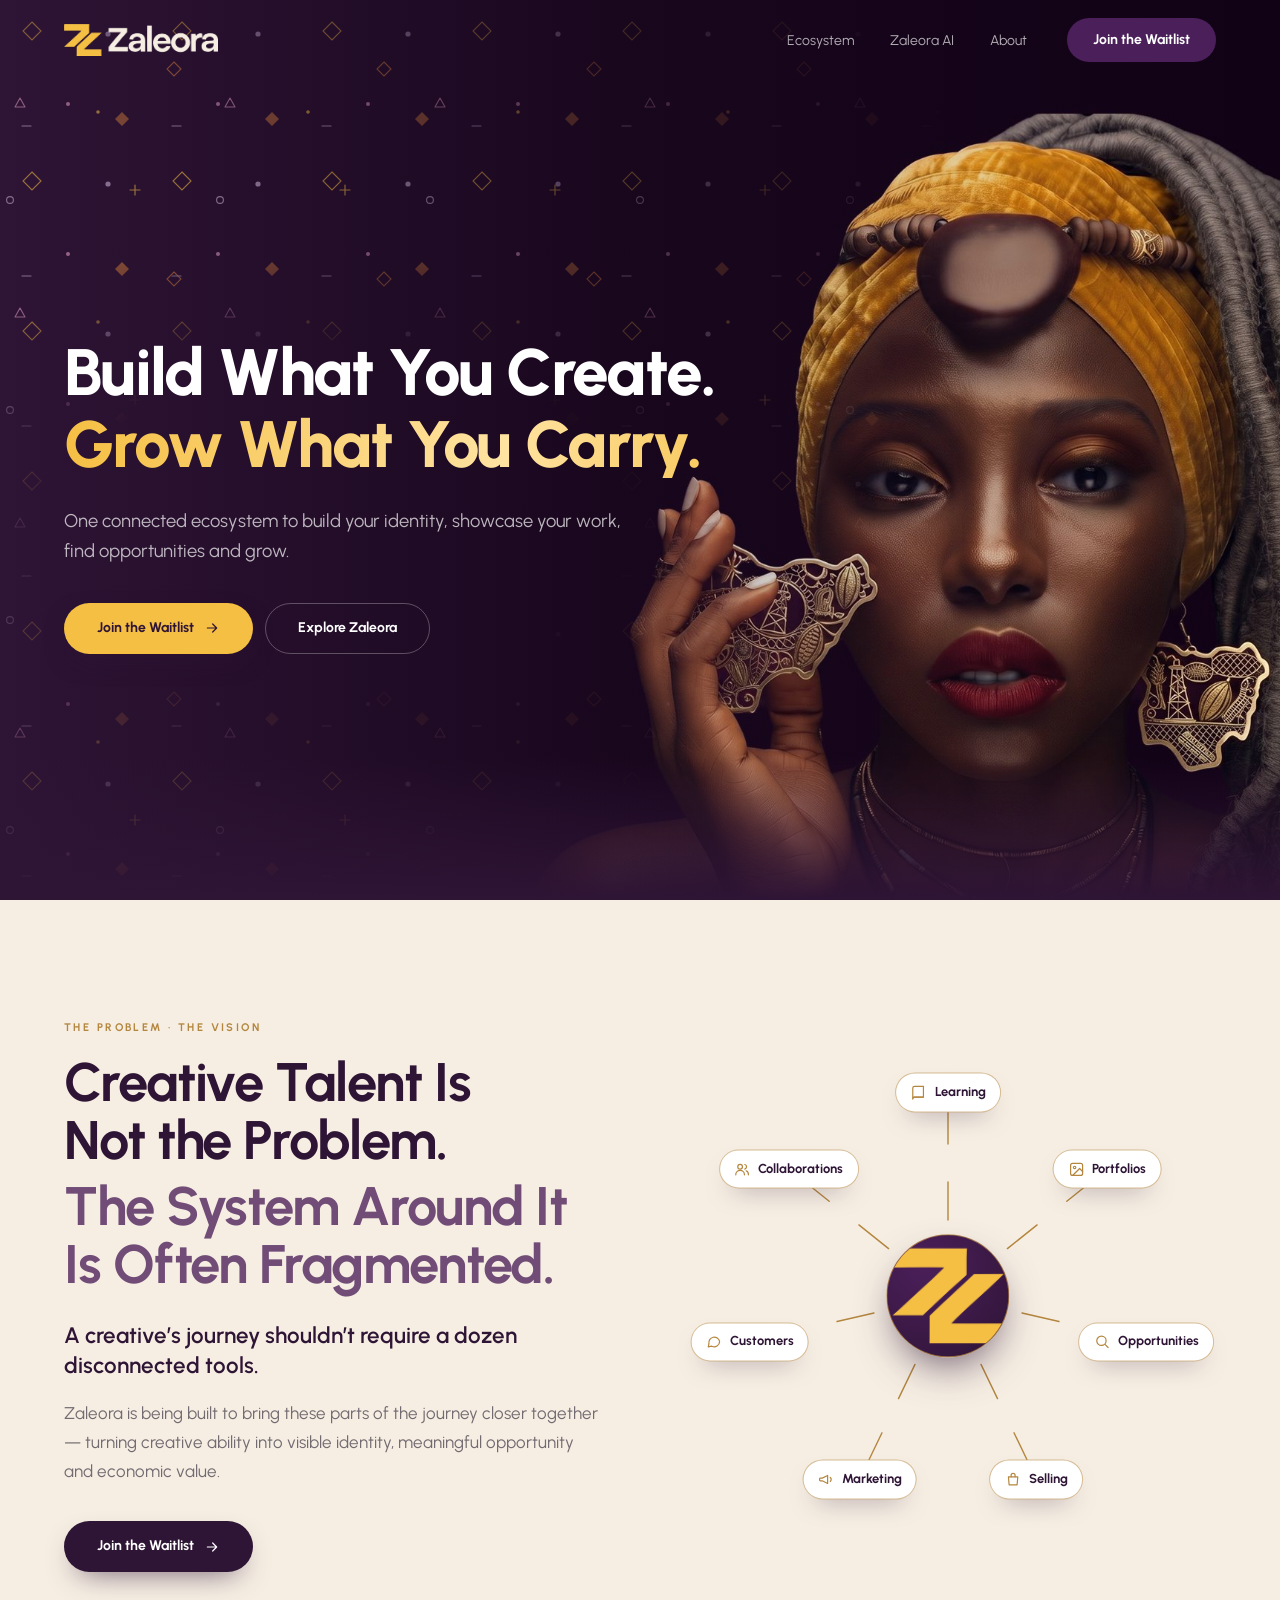
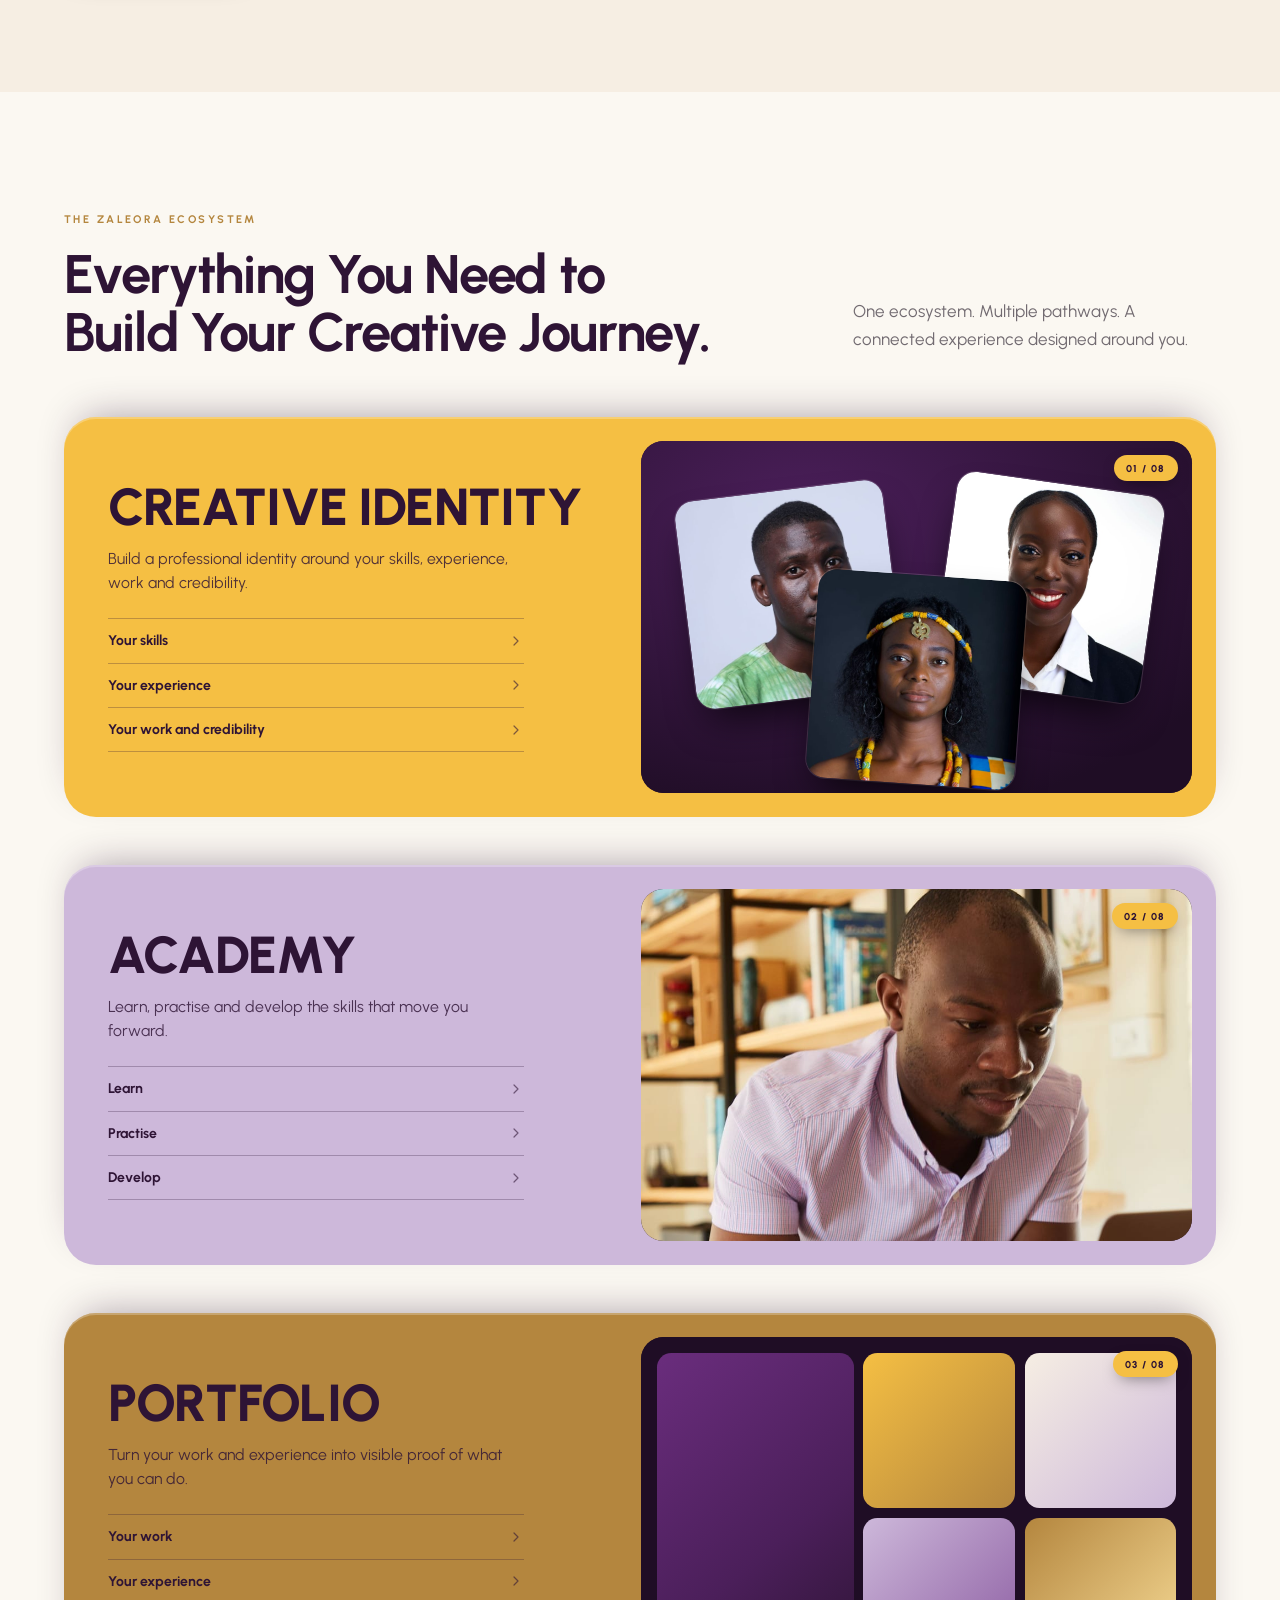
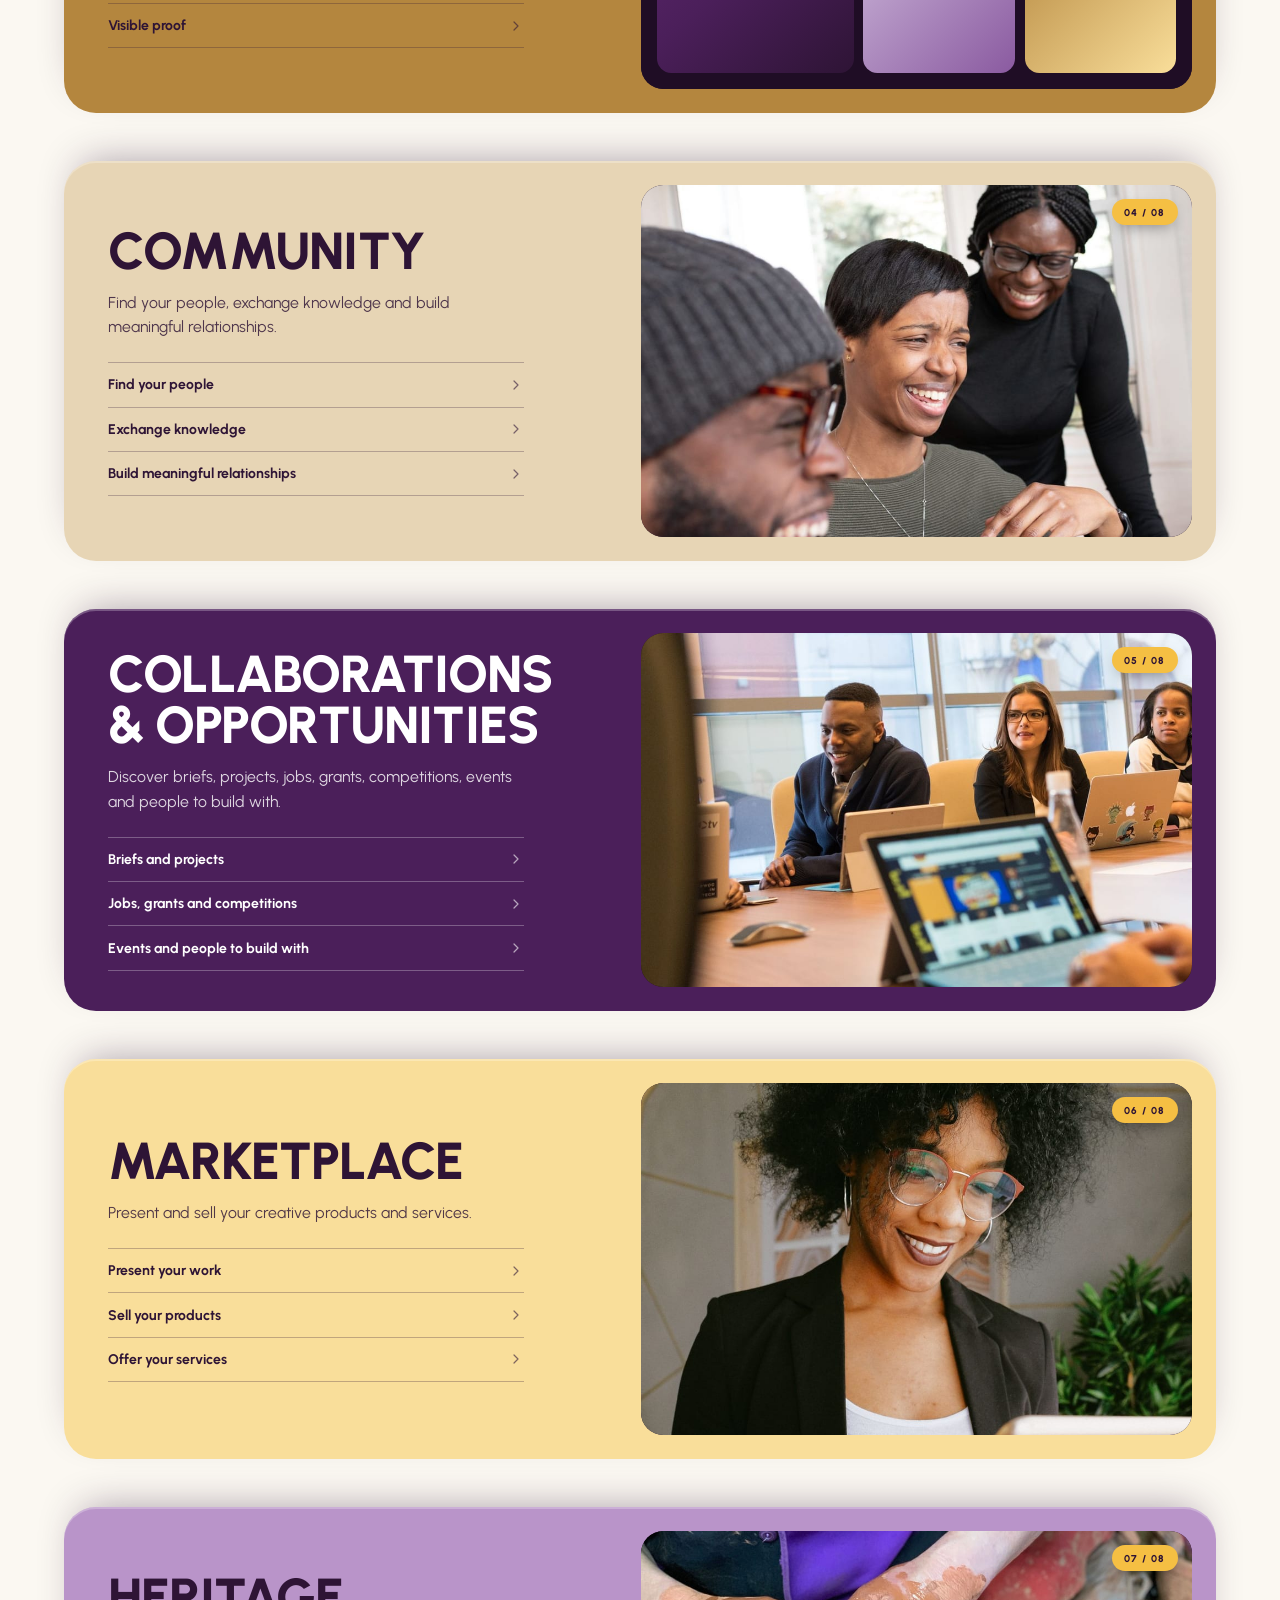
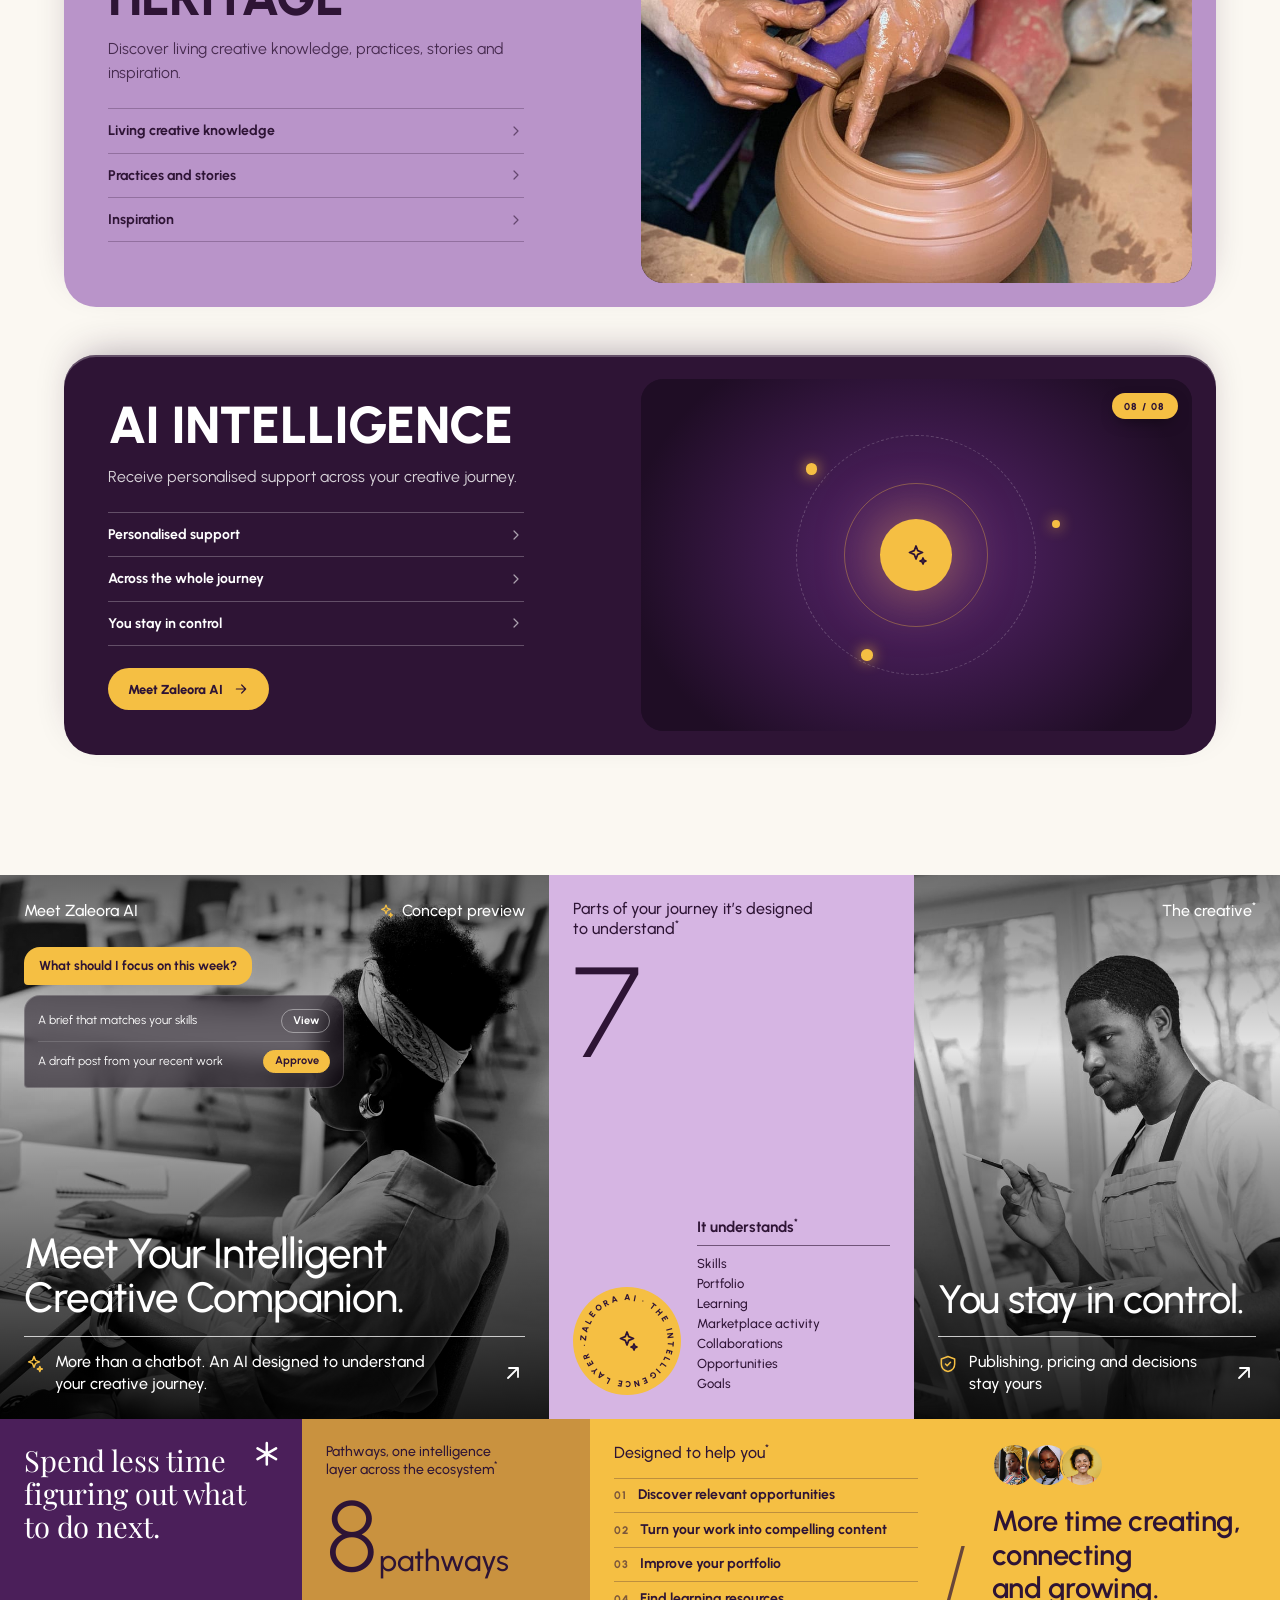
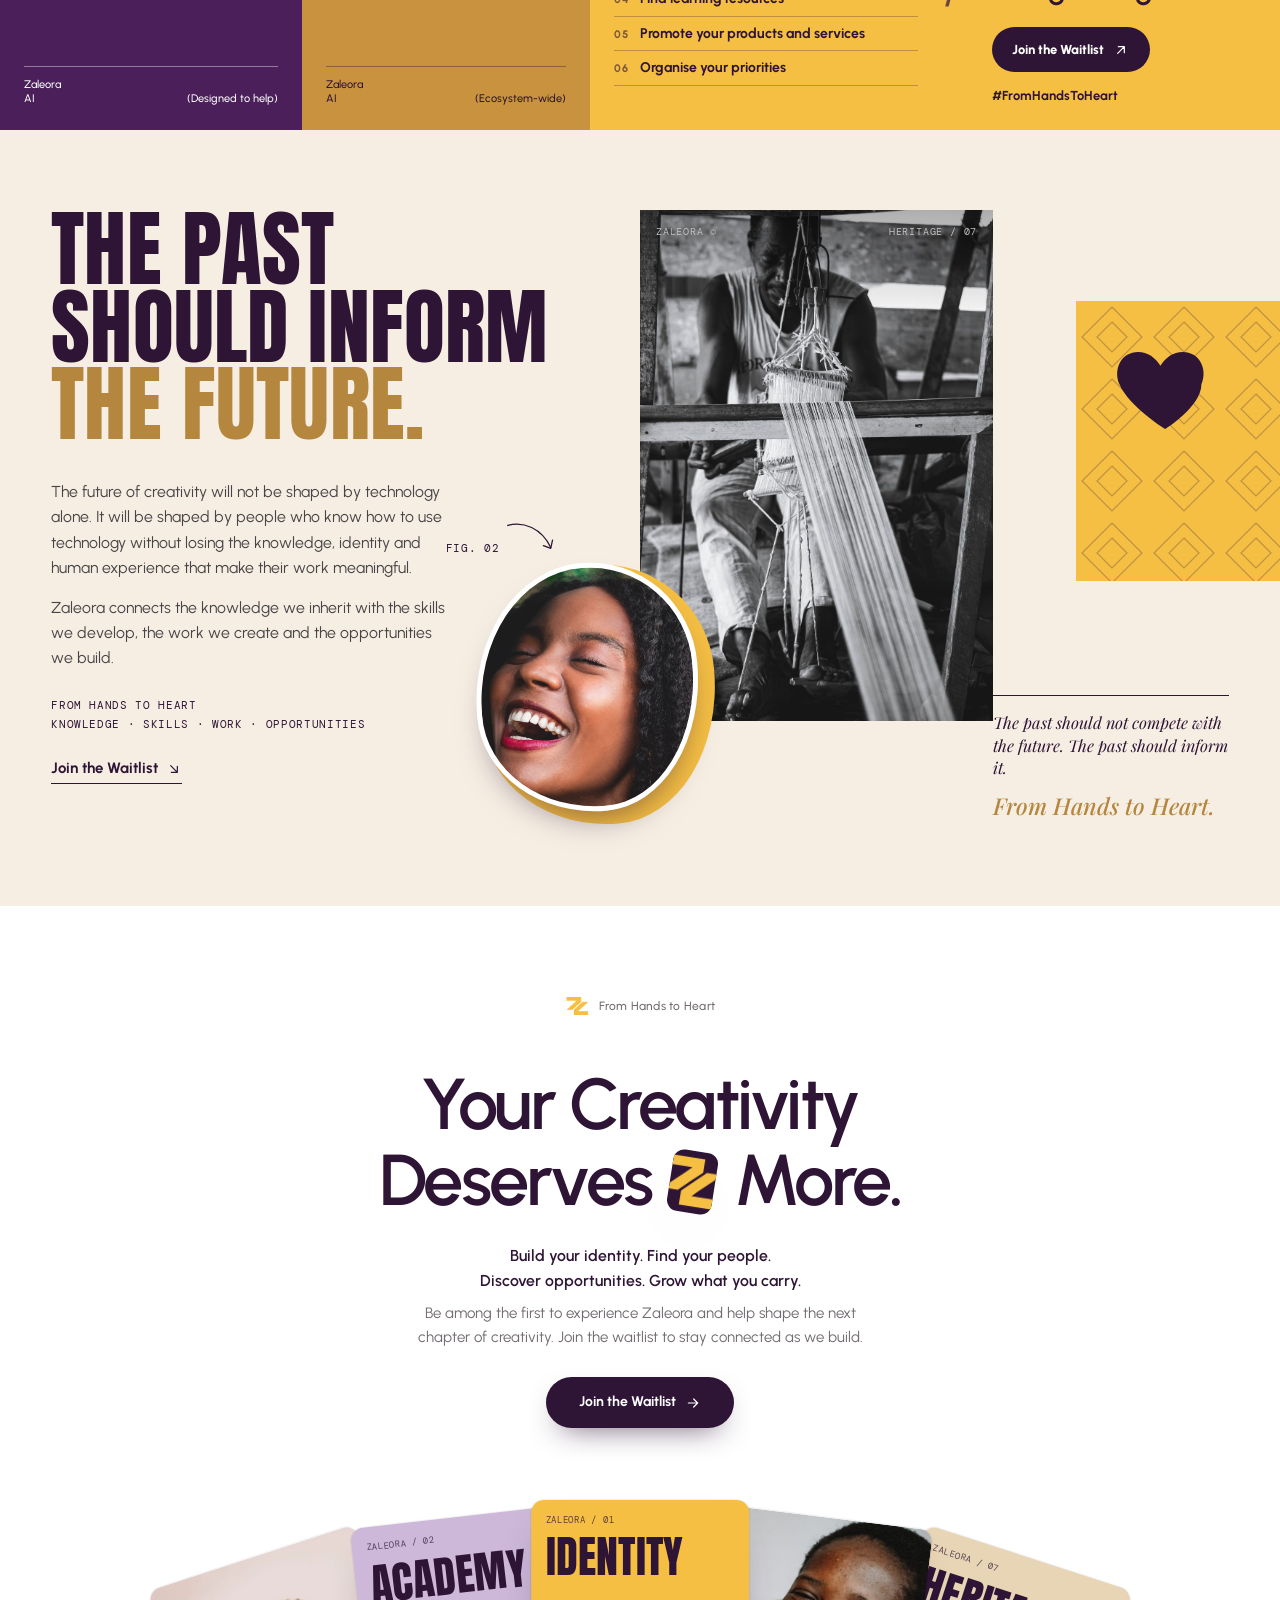
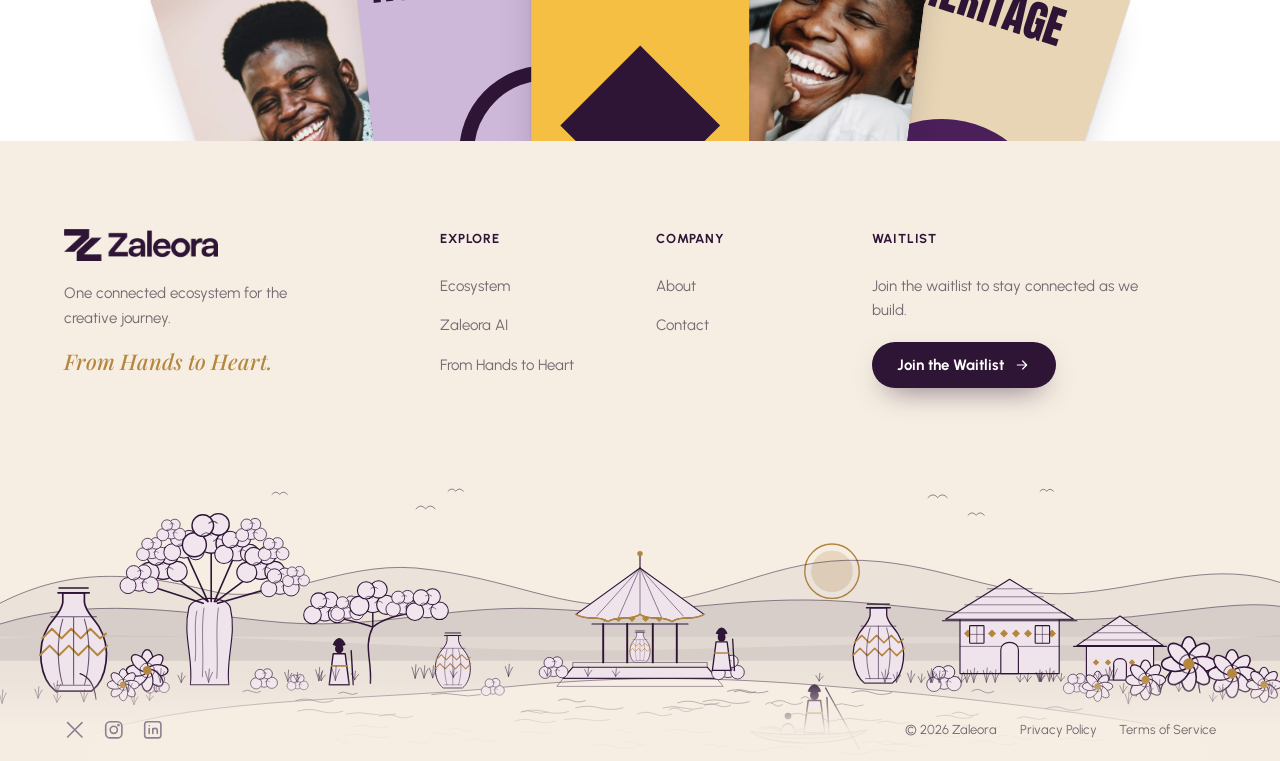
==== index.html @ c9731db7 "Initial commit: Zaleora landing page Static landing page with waitlist (Google Apps Script backend) " ====
<!doctype html>
<html lang="en">
<head>
  <meta charset="UTF-8" />
  <meta name="viewport" content="width=device-width, initial-scale=1.0" />
  <title>Zaleora — Build What You Create. Grow What You Carry.</title>
  <meta name="description" content="Zaleora is being built as one connected creative ecosystem — identity, skills, portfolio, community, opportunities, marketplace and AI support. Join the waitlist." />
  <meta name="author" content="Zaleora" />
  <meta name="theme-color" content="#2E1435" />

  <meta property="og:type" content="website" />
  <meta property="og:title" content="Zaleora — Build What You Create. Grow What You Carry." />
  <meta property="og:description" content="One connected ecosystem for creatives to build their identity, develop their skills, showcase their work, find opportunities and grow. Join the waitlist." />
  <meta name="twitter:card" content="summary_large_image" />

  <link rel="icon" type="image/png" sizes="32x32" href="assets/favicon-32.png" />
  <link rel="icon" type="image/png" sizes="512x512" href="assets/favicon-512.png" />
  <link rel="apple-touch-icon" sizes="180x180" href="assets/apple-touch-icon.png" />

  <link rel="preconnect" href="https://fonts.googleapis.com" />
  <link rel="preconnect" href="https://fonts.gstatic.com" crossorigin />
  <link href="https://fonts.googleapis.com/css2?family=Urbanist:wght@300;400;500;600;700;800;900&family=Playfair+Display:ital,wght@0,400;0,500;1,500;1,600&family=Anton&family=DM+Mono:wght@400;500&display=swap" rel="stylesheet" />
  <link rel="stylesheet" href="styles.css" />

  <!-- Reveal animations only apply when JS is running, so content is never hidden without it. -->
  <script>
    document.documentElement.classList.add('js');
    // Safety net: if script.js fails to load or run, reveal all content instead of leaving the page blank.
    setTimeout(function () {
      if (!window.__zaleoraReady) document.documentElement.classList.add('reveal-fallback');
    }, 2500);
  </script>
</head>

<body>
  <a class="skip-link" href="#main">Skip to content</a>

  <!-- Icon sprite -->
  <svg width="0" height="0" style="position:absolute" aria-hidden="true" focusable="false">
    <defs>
      <symbol id="i-arrow" viewBox="0 0 24 24"><path d="M5 12h14M13 6l6 6-6 6"/></symbol>
      <symbol id="i-arrow-up-right" viewBox="0 0 24 24"><path d="M7 17 17 7M8 7h9v9"/></symbol>
      <symbol id="i-arrow-down-right" viewBox="0 0 24 24"><path d="M7 7l10 10M17 8v9H8"/></symbol>
      <symbol id="i-chevron" viewBox="0 0 24 24"><path d="m9 6 6 6-6 6"/></symbol>
      <symbol id="i-check" viewBox="0 0 24 24"><path d="M20 6 9 17l-5-5"/></symbol>
      <symbol id="i-sparkles" viewBox="0 0 24 24"><path d="M12 3l1.8 4.7 4.7 1.8-4.7 1.8L12 16l-1.8-4.7L5.5 9.5l4.7-1.8L12 3z"/><path d="M19 15l.8 2.2 2.2.8-2.2.8L19 21l-.8-2.2-2.2-.8 2.2-.8L19 15z"/></symbol>
      <symbol id="i-user" viewBox="0 0 24 24"><circle cx="12" cy="8" r="4"/><path d="M4 21c0-4.4 3.6-8 8-8s8 3.6 8 8"/></symbol>
      <symbol id="i-book" viewBox="0 0 24 24"><path d="M4 5.5A2.5 2.5 0 0 1 6.5 3H20v16H6.5A2.5 2.5 0 0 0 4 21.5v-16z"/><path d="M4 21.5A2.5 2.5 0 0 1 6.5 19H20"/></symbol>
      <symbol id="i-image" viewBox="0 0 24 24"><rect x="3" y="3" width="18" height="18" rx="3"/><circle cx="9" cy="9" r="1.8"/><path d="m21 15-4.5-4.5L6 21"/></symbol>
      <symbol id="i-users" viewBox="0 0 24 24"><circle cx="9" cy="8" r="3.5"/><path d="M2.5 20c0-3.6 2.9-6.5 6.5-6.5s6.5 2.9 6.5 6.5"/><path d="M16 4.6a3.5 3.5 0 0 1 0 6.8M18 14c2.2.7 3.5 2.7 3.5 6"/></symbol>
      <symbol id="i-briefcase" viewBox="0 0 24 24"><rect x="3" y="7" width="18" height="13" rx="2"/><path d="M9 7V5a2 2 0 0 1 2-2h2a2 2 0 0 1 2 2v2M3 13h18"/></symbol>
      <symbol id="i-bag" viewBox="0 0 24 24"><path d="M5 8h14l-1 12H6L5 8z"/><path d="M9 8V6a3 3 0 0 1 6 0v2"/></symbol>
      <symbol id="i-landmark" viewBox="0 0 24 24"><path d="M3 21h18M5 21V10M9 21V10M15 21V10M19 21V10M2 10l10-6 10 6H2z"/></symbol>
      <symbol id="i-search" viewBox="0 0 24 24"><circle cx="11" cy="11" r="7"/><path d="m21 21-4.3-4.3"/></symbol>
      <symbol id="i-megaphone" viewBox="0 0 24 24"><path d="M3 11v2a1 1 0 0 0 1 1h3l8 4V6L7 10H4a1 1 0 0 0-1 1z"/><path d="M19 9a4 4 0 0 1 0 6"/></symbol>
      <symbol id="i-message" viewBox="0 0 24 24"><path d="M21 12a8 8 0 0 1-11.6 7.1L4 20l1-4.6A8 8 0 1 1 21 12z"/></symbol>
      <symbol id="i-shield" viewBox="0 0 24 24"><path d="M12 3l8 3v6c0 4.5-3.2 8-8 9-4.8-1-8-4.5-8-9V6l8-3z"/><path d="m9 12 2 2 4-4"/></symbol>
      <symbol id="i-list" viewBox="0 0 24 24"><path d="M9 6h11M9 12h11M9 18h11"/><path d="m3.5 6 1 1 2-2M3.5 12l1 1 2-2M3.5 18l1 1 2-2"/></symbol>
      <symbol id="i-pen" viewBox="0 0 24 24"><path d="M12 20h9"/><path d="M16.5 3.5a2.1 2.1 0 0 1 3 3L7 19l-4 1 1-4 12.5-12.5z"/></symbol>
      <symbol id="i-menu" viewBox="0 0 24 24"><path d="M4 7h16M4 12h16M4 17h16"/></symbol>
      <symbol id="i-close" viewBox="0 0 24 24"><path d="M5 5l14 14M19 5 5 19"/></symbol>
      <symbol id="i-x" viewBox="0 0 24 24"><path d="M4 4l16 16M20 4 4 20"/></symbol>
      <symbol id="i-instagram" viewBox="0 0 24 24"><rect x="3" y="3" width="18" height="18" rx="5"/><circle cx="12" cy="12" r="4"/><circle cx="17.2" cy="6.8" r=".6"/></symbol>
      <symbol id="i-linkedin" viewBox="0 0 24 24"><rect x="3" y="3" width="18" height="18" rx="3"/><path d="M8 10.5V16M8 7.5v.01M12 16v-5.5M12 13c0-1.7 1-2.7 2.5-2.7S17 11.3 17 13v3"/></symbol>
    </defs>
  </svg>

  <!-- ───────────────────────── Navigation ───────────────────────── -->
  <header class="nav" id="nav">
    <div class="container nav__inner">
      <a href="#top" class="nav__logo" aria-label="Zaleora — back to top">
        <img src="assets/logo-white.png" alt="Zaleora" width="720" height="150" />
      </a>

      <nav class="nav__links" aria-label="Primary">
        <a href="#ecosystem" data-spy="ecosystem">Ecosystem</a>
        <a href="#ai" data-spy="ai">Zaleora AI</a>
        <a href="#about" data-spy="about">About</a>
      </nav>

      <a href="#waitlist" class="btn btn--purple nav__cta" data-cta>Join the Waitlist</a>

      <button class="nav__toggle" id="navToggle" type="button" aria-label="Toggle menu" aria-expanded="false" aria-controls="navMenu">
        <svg class="icon icon--lg icon-open"><use href="#i-menu"/></svg>
        <svg class="icon icon--lg icon-close"><use href="#i-close"/></svg>
      </button>
    </div>

    <div class="nav__menu" id="navMenu" hidden>
      <a href="#ecosystem">Ecosystem</a>
      <a href="#ai">Zaleora AI</a>
      <a href="#about">About</a>
      <a href="#waitlist" class="btn btn--gold" data-cta>Join the Waitlist</a>
    </div>
  </header>

  <main id="main">

    <!-- ───────────────────────── 01 · Hero ───────────────────────── -->
    <section class="hero" id="top">
      <img class="hero__bg" src="assets/hero.jpg" alt="" aria-hidden="true" fetchpriority="high" />
      <div class="hero__scrim hero__scrim--x" aria-hidden="true"></div>
      <div class="hero__scrim hero__scrim--top" aria-hidden="true"></div>
      <div class="hero__scrim hero__scrim--bottom" aria-hidden="true"></div>
      <div class="hero__pattern" aria-hidden="true"></div>

      <div class="container hero__inner">
        <div class="hero__copy">
          <h1 class="hero__title hero__item" style="--d:0s">
            Build What You Create.
            <span class="hero__title-accent">Grow What You Carry.</span>
          </h1>

          <p class="hero__lede hero__item" style="--d:.1s">
            One connected ecosystem to build your identity, showcase your work, find opportunities and grow.
          </p>

          <div class="hero__actions hero__item" style="--d:.2s">
            <a href="#waitlist" class="btn btn--gold btn--lg" data-cta>
              Join the Waitlist
              <svg class="icon icon--sm btn__arrow"><use href="#i-arrow"/></svg>
            </a>
            <a href="#ecosystem" class="btn btn--ghost btn--lg">Explore Zaleora</a>
          </div>
        </div>
      </div>
    </section>

    <!-- ───────────────────────── 02 · Problem / Vision ───────────────────────── -->
    <section class="section section--ivory problem" id="vision">
      <div class="container problem__grid">
        <div class="problem__copy">
          <p class="eyebrow eyebrow--gold reveal">The Problem · The Vision</p>
          <h2 class="h2 reveal" style="--d:.08s">
            Creative Talent Is Not the Problem.
            <span class="h2__soft">The System Around It Is Often Fragmented.</span>
          </h2>
          <p class="lead reveal" style="--d:.14s">A creative’s journey shouldn’t require a dozen disconnected tools.</p>
          <p class="body reveal" style="--d:.2s">
            Zaleora is being built to bring these parts of the journey closer together — turning creative ability into
            visible identity, meaningful opportunity and economic value.
          </p>
          <div class="reveal" style="--d:.26s">
            <a href="#waitlist" class="btn btn--plum btn--lg" data-cta>
              Join the Waitlist
              <svg class="icon icon--sm btn__arrow"><use href="#i-arrow"/></svg>
            </a>
          </div>
        </div>

        <!-- Scattered tools that pull together into one connected hub -->
        <div class="frag reveal" id="frag" style="--d:.1s" role="img"
             aria-label="Seven separate tools — learning, portfolios, opportunities, selling, marketing, customers and collaborations — connecting into one Zaleora hub.">
          <svg class="frag__lines" viewBox="0 0 100 100" preserveAspectRatio="none" aria-hidden="true">
            <line x1="50" y1="50" x2="50"   y2="12"   pathLength="1"/>
            <line x1="50" y1="50" x2="79.7" y2="26.3" pathLength="1"/>
            <line x1="50" y1="50" x2="87"   y2="58.5" pathLength="1"/>
            <line x1="50" y1="50" x2="66.5" y2="84.2" pathLength="1"/>
            <line x1="50" y1="50" x2="33.5" y2="84.2" pathLength="1"/>
            <line x1="50" y1="50" x2="13"   y2="58.5" pathLength="1"/>
            <line x1="50" y1="50" x2="20.3" y2="26.3" pathLength="1"/>
          </svg>

          <div class="frag__hub" aria-hidden="true">
            <span class="frag__pulse"></span>
            <img src="assets/favicon-512.png" alt="" width="512" height="512" />
          </div>

          <span class="chip" aria-hidden="true" style="--x:50%;--y:12%;--dx:-9%;--dy:-4%;--r:-7deg"><svg class="icon icon--sm"><use href="#i-book"/></svg>Learning</span>
          <span class="chip" aria-hidden="true" style="--x:79.7%;--y:26.3%;--dx:9%;--dy:-9%;--r:6deg"><svg class="icon icon--sm"><use href="#i-image"/></svg>Portfolios</span>
          <span class="chip" aria-hidden="true" style="--x:87%;--y:58.5%;--dx:2%;--dy:-13%;--r:-5deg"><svg class="icon icon--sm"><use href="#i-search"/></svg>Opportunities</span>
          <span class="chip" aria-hidden="true" style="--x:66.5%;--y:84.2%;--dx:10%;--dy:2%;--r:8deg"><svg class="icon icon--sm"><use href="#i-bag"/></svg>Selling</span>
          <span class="chip" aria-hidden="true" style="--x:33.5%;--y:84.2%;--dx:-12%;--dy:5%;--r:-8deg"><svg class="icon icon--sm"><use href="#i-megaphone"/></svg>Marketing</span>
          <span class="chip" aria-hidden="true" style="--x:13%;--y:58.5%;--dx:-2%;--dy:13%;--r:5deg"><svg class="icon icon--sm"><use href="#i-message"/></svg>Customers</span>
          <span class="chip" aria-hidden="true" style="--x:20.3%;--y:26.3%;--dx:-10%;--dy:8%;--r:-6deg"><svg class="icon icon--sm"><use href="#i-users"/></svg>Collaborations</span>
        </div>
      </div>
    </section>

    <!-- ───────────────────────── 03 · Ecosystem ───────────────────────── -->
    <section class="section section--cream" id="ecosystem">
      <div class="container">
        <div class="section__head">
          <div class="section__head-main">
            <p class="eyebrow eyebrow--gold reveal">The Zaleora Ecosystem</p>
            <h2 class="h2 reveal" style="--d:.08s">Everything You Need to Build Your Creative Journey.</h2>
          </div>
          <p class="section__head-side reveal" style="--d:.14s">
            One ecosystem. Multiple pathways. A connected experience designed around you.
          </p>
        </div>

        <div class="stack">
          <article class="stack-card stack-card--gold" style="--i:0">
            <div class="stack-card__body">
              <h3 class="stack-card__title">Creative Identity</h3>
              <p class="stack-card__text">Build a professional identity around your skills, experience, work and credibility.</p>
              <ul class="stack-card__rows"><li><span>Your skills</span><svg class="icon icon--sm"><use href="#i-chevron"/></svg></li><li><span>Your experience</span><svg class="icon icon--sm"><use href="#i-chevron"/></svg></li><li><span>Your work and credibility</span><svg class="icon icon--sm"><use href="#i-chevron"/></svg></li></ul>
            </div>
            <div class="stack-card__media">
              <div class="media-faces" aria-hidden="true"><img src="assets/face-2.jpg" alt="" loading="lazy" /><img src="assets/face-5.jpg" alt="" loading="lazy" /><img src="assets/face-9.jpg" alt="" loading="lazy" /></div>
              <span class="stack-card__pill">01 / 08</span>
            </div>
          </article>
          <article class="stack-card stack-card--lilac" style="--i:1">
            <div class="stack-card__body">
              <h3 class="stack-card__title">Academy</h3>
              <p class="stack-card__text">Learn, practise and develop the skills that move you forward.</p>
              <ul class="stack-card__rows"><li><span>Learn</span><svg class="icon icon--sm"><use href="#i-chevron"/></svg></li><li><span>Practise</span><svg class="icon icon--sm"><use href="#i-chevron"/></svg></li><li><span>Develop</span><svg class="icon icon--sm"><use href="#i-chevron"/></svg></li></ul>
            </div>
            <div class="stack-card__media">
              <img src="assets/academy.jpg" style="object-position: 50% 20%" alt="A creative working on a laptop at a wooden desk at home" loading="lazy" />
              <span class="stack-card__pill">02 / 08</span>
            </div>
          </article>
          <article class="stack-card stack-card--bronze" style="--i:2">
            <div class="stack-card__body">
              <h3 class="stack-card__title">Portfolio</h3>
              <p class="stack-card__text">Turn your work and experience into visible proof of what you can do.</p>
              <ul class="stack-card__rows"><li><span>Your work</span><svg class="icon icon--sm"><use href="#i-chevron"/></svg></li><li><span>Your experience</span><svg class="icon icon--sm"><use href="#i-chevron"/></svg></li><li><span>Visible proof</span><svg class="icon icon--sm"><use href="#i-chevron"/></svg></li></ul>
            </div>
            <div class="stack-card__media">
              <div class="media-portfolio" aria-hidden="true"><span></span><span></span><span></span><span></span><span></span></div>
              <span class="stack-card__pill">03 / 08</span>
            </div>
          </article>
          <article class="stack-card stack-card--sand" style="--i:3">
            <div class="stack-card__body">
              <h3 class="stack-card__title">Community</h3>
              <p class="stack-card__text">Find your people, exchange knowledge and build meaningful relationships.</p>
              <ul class="stack-card__rows"><li><span>Find your people</span><svg class="icon icon--sm"><use href="#i-chevron"/></svg></li><li><span>Exchange knowledge</span><svg class="icon icon--sm"><use href="#i-chevron"/></svg></li><li><span>Build meaningful relationships</span><svg class="icon icon--sm"><use href="#i-chevron"/></svg></li></ul>
            </div>
            <div class="stack-card__media">
              <img src="assets/community.jpg" alt="Creatives laughing together around a laptop" loading="lazy" />
              <span class="stack-card__pill">04 / 08</span>
            </div>
          </article>
          <article class="stack-card stack-card--purple" style="--i:4">
            <div class="stack-card__body">
              <h3 class="stack-card__title">Collaborations &amp; Opportunities</h3>
              <p class="stack-card__text">Discover briefs, projects, jobs, grants, competitions, events and people to build with.</p>
              <ul class="stack-card__rows"><li><span>Briefs and projects</span><svg class="icon icon--sm"><use href="#i-chevron"/></svg></li><li><span>Jobs, grants and competitions</span><svg class="icon icon--sm"><use href="#i-chevron"/></svg></li><li><span>Events and people to build with</span><svg class="icon icon--sm"><use href="#i-chevron"/></svg></li></ul>
            </div>
            <div class="stack-card__media">
              <img src="assets/collaboration.jpg" alt="A team of creatives collaborating around a table with laptops" loading="lazy" />
              <span class="stack-card__pill">05 / 08</span>
            </div>
          </article>
          <article class="stack-card stack-card--honey" style="--i:5">
            <div class="stack-card__body">
              <h3 class="stack-card__title">Marketplace</h3>
              <p class="stack-card__text">Present and sell your creative products and services.</p>
              <ul class="stack-card__rows"><li><span>Present your work</span><svg class="icon icon--sm"><use href="#i-chevron"/></svg></li><li><span>Sell your products</span><svg class="icon icon--sm"><use href="#i-chevron"/></svg></li><li><span>Offer your services</span><svg class="icon icon--sm"><use href="#i-chevron"/></svg></li></ul>
            </div>
            <div class="stack-card__media">
              <img src="assets/marketplace.jpg" style="object-position: 50% 8%" alt="A smiling designer reviewing her work on a tablet" loading="lazy" />
              <span class="stack-card__pill">06 / 08</span>
            </div>
          </article>
          <article class="stack-card stack-card--mauve" style="--i:6">
            <div class="stack-card__body">
              <h3 class="stack-card__title">Heritage</h3>
              <p class="stack-card__text">Discover living creative knowledge, practices, stories and inspiration.</p>
              <ul class="stack-card__rows"><li><span>Living creative knowledge</span><svg class="icon icon--sm"><use href="#i-chevron"/></svg></li><li><span>Practices and stories</span><svg class="icon icon--sm"><use href="#i-chevron"/></svg></li><li><span>Inspiration</span><svg class="icon icon--sm"><use href="#i-chevron"/></svg></li></ul>
            </div>
            <div class="stack-card__media">
              <img src="assets/heritage.jpg" alt="Clay-covered hands shaping a pot on a potter's wheel" loading="lazy" />
              <span class="stack-card__pill">07 / 08</span>
            </div>
          </article>
          <article class="stack-card stack-card--plum" style="--i:7">
            <div class="stack-card__body">
              <h3 class="stack-card__title">AI Intelligence</h3>
              <p class="stack-card__text">Receive personalised support across your creative journey.</p>
              <ul class="stack-card__rows"><li><span>Personalised support</span><svg class="icon icon--sm"><use href="#i-chevron"/></svg></li><li><span>Across the whole journey</span><svg class="icon icon--sm"><use href="#i-chevron"/></svg></li><li><span>You stay in control</span><svg class="icon icon--sm"><use href="#i-chevron"/></svg></li></ul>
              <a href="#ai" class="stack-card__link">Meet Zaleora AI <svg class="icon icon--sm"><use href="#i-arrow"/></svg></a>
            </div>
            <div class="stack-card__media">
              <div class="media-ai" aria-hidden="true"><span class="media-ai__ring media-ai__ring--a"></span><span class="media-ai__ring media-ai__ring--b"></span><span class="media-ai__dot media-ai__dot--1"></span><span class="media-ai__dot media-ai__dot--2"></span><span class="media-ai__dot media-ai__dot--3"></span><span class="media-ai__core"><svg class="icon icon--lg"><use href="#i-sparkles"/></svg></span></div>
              <span class="stack-card__pill">08 / 08</span>
            </div>
          </article>
        </div>
      </div>
    </section>

    <!-- ───────────────────────── 04 · Zaleora AI ───────────────────────── -->
    <section class="section section--plum lattice ai" id="ai">
      <div class="ai__glow" aria-hidden="true"></div>
      <div class="container">
        <div class="mosaic">

          <!-- Row 1 -->
          <div class="mosaic__row mosaic__row--top">

            <article class="m-tile m-photo m-photo--a reveal">
              <img src="assets/ai-companion.jpg" alt="A creative working at a computer in a bright studio" loading="lazy" />
              <span class="m-photo__shade" aria-hidden="true"></span>

              <header class="m-top">
                <p class="m-eyebrow">Meet Zaleora AI</p>
                <p class="m-tag"><svg class="icon icon--sm"><use href="#i-sparkles"/></svg>Concept preview</p>
              </header>

              <div class="m-chat" role="img" aria-label="Concept preview: a creative asks what to focus on this week and Zaleora AI suggests a matching brief and a draft post, each waiting for approval.">
                <p class="m-chat__user">What should I focus on this week?</p>
                <div class="m-chat__ai">
                  <p class="m-chat__row"><span>A brief that matches your skills</span><b>View</b></p>
                  <p class="m-chat__row"><span>A draft post from your recent work</span><b class="is-solid">Approve</b></p>
                </div>
              </div>

              <div class="m-bottom">
                <h2 class="m-title">Meet Your Intelligent Creative Companion.</h2>
                <span class="m-line" aria-hidden="true"></span>
                <div class="m-foot">
                  <p><svg class="icon"><use href="#i-sparkles"/></svg>More than a chatbot. An AI designed to understand your creative journey.</p>
                  <svg class="icon icon--lg m-arrow" aria-hidden="true"><use href="#i-arrow-up-right"/></svg>
                </div>
              </div>
            </article>

            <article class="m-tile m-lilac reveal" style="--d:.08s">
              <p class="m-label">Parts of your journey it’s designed to understand<sup>*</sup></p>
              <p class="m-big">7</p>

              <div class="m-lilac__foot">
                <div class="m-sticker" aria-hidden="true">
                  <svg viewBox="0 0 120 120">
                    <defs><path id="stickerPath" d="M60,60 m-45,0 a45,45 0 1,1 90,0 a45,45 0 1,1 -90,0"/></defs>
                    <circle cx="60" cy="60" r="60" fill="#f5bf43"/>
                    <text font-size="9.5" font-weight="800" fill="#2e1435" letter-spacing="1.4">
                      <textPath href="#stickerPath" textLength="280" lengthAdjust="spacing">ZALEORA AI · THE INTELLIGENCE LAYER · </textPath>
                    </text>
                  </svg>
                  <span class="m-sticker__core"><svg class="icon icon--lg"><use href="#i-sparkles"/></svg></span>
                </div>

                <div class="m-list">
                  <p class="m-list__head">It understands<sup>*</sup></p>
                  <ul>
                    <li>Skills</li>
                    <li>Portfolio</li>
                    <li>Learning</li>
                    <li>Marketplace activity</li>
                    <li>Collaborations</li>
                    <li>Opportunities</li>
                    <li>Goals</li>
                  </ul>
                </div>
              </div>
            </article>

            <article class="m-tile m-photo m-photo--c reveal" style="--d:.16s">
              <img src="assets/opportunities.jpg" alt="An artist at work on a canvas"loading="lazy" />
              <span class="m-photo__shade" aria-hidden="true"></span>

              <header class="m-top m-top--end">
                <p class="m-eyebrow">The creative<sup>*</sup></p>
              </header>

              <div class="m-bottom">
                <p class="m-title m-title--sm">You stay in control.</p>
                <span class="m-line" aria-hidden="true"></span>
                <div class="m-foot">
                  <p><svg class="icon"><use href="#i-shield"/></svg>Publishing, pricing and decisions stay yours</p>
                  <svg class="icon icon--lg m-arrow" aria-hidden="true"><use href="#i-arrow-up-right"/></svg>
                </div>
              </div>
            </article>
          </div>

          <!-- Row 2 -->
          <div class="mosaic__row mosaic__row--bottom">

            <article class="m-tile m-purple reveal">
              <svg class="m-asterisk" viewBox="0 0 24 24" aria-hidden="true"><path d="M12 2v20M3.3 7l17.4 10M3.3 17 20.7 7"/></svg>
              <p class="m-serif">Spend less time figuring out what to do next.</p>
              <div class="m-small-foot">
                <span>Zaleora<br />AI</span>
                <span>(Designed to help)</span>
              </div>
            </article>

            <article class="m-tile m-bronze reveal" style="--d:.08s">
              <p class="m-label">Pathways, one intelligence layer across the ecosystem<sup>*</sup></p>
              <p class="m-big m-big--md">8<span>pathways</span></p>
              <div class="m-small-foot">
                <span>Zaleora<br />AI</span>
                <span>(Ecosystem-wide)</span>
              </div>
            </article>

            <article class="m-tile m-yellow reveal" style="--d:.16s">
              <div class="m-yellow__left">
                <p class="m-label">Designed to help you<sup>*</sup></p>
                <ol class="m-help">
                  <li><span>01</span>Discover relevant opportunities</li>
                  <li><span>02</span>Turn your work into compelling content</li>
                  <li><span>03</span>Improve your portfolio</li>
                  <li><span>04</span>Find learning resources</li>
                  <li><span>05</span>Promote your products and services</li>
                  <li><span>06</span>Organise your priorities</li>
                </ol>
              </div>

              <span class="m-slash" aria-hidden="true">/</span>

              <div class="m-yellow__right">
                <div class="m-avatars" aria-hidden="true">
                  <img src="assets/face-1.jpg" alt="" loading="lazy" />
                  <img src="assets/face-4.jpg" alt="" loading="lazy" />
                  <img src="assets/face-7.jpg" alt="" loading="lazy" />
                </div>
                <p class="m-yellow__title">More time creating, connecting and growing.</p>
                <div class="m-yellow__action">
                  <a href="#waitlist" class="m-cta" data-cta>Join the Waitlist<svg class="icon icon--sm"><use href="#i-arrow-up-right"/></svg></a>
                  <span class="m-hash">#FromHandsToHeart</span>
                </div>
              </div>
            </article>
          </div>

        </div>
      </div>
    </section>

    <!-- ───────────────────────── 05 · From Hands to Heart ───────────────────────── -->
    <section class="section section--ivory poster-sec" id="about">
      <div class="poster">

        <div class="poster__head">
          <h2 class="poster__title reveal">
            <span>The Past</span>
            <span>Should Inform</span>
            <span class="is-accent">The Future.</span>
          </h2>
        </div>

        <div class="poster__art">
          <figure class="poster__photo reveal" style="--d:.1s">
            <img src="assets/poster.jpg" alt="A weaver working at a traditional loom" loading="lazy" />
            <figcaption><span>Zaleora ©</span><span>Heritage / 07</span></figcaption>
          </figure>

          <div class="poster__panel reveal" style="--d:.2s" aria-hidden="true">
            <svg class="poster__heart" viewBox="0 0 24 24"><path d="M12 21s-7.6-4.7-9.6-9.4C1 8.3 2.9 4.8 6.3 4.8c2 0 3.7 1.2 4.7 2.9 1-1.7 2.7-2.9 4.7-2.9 3.4 0 5.3 3.5 3.9 6.8C19.6 16.3 12 21 12 21z"/></svg>
          </div>

          <figure class="poster__sticker reveal" style="--d:.3s">
            <div class="poster__sticker-img">
              <img src="assets/sticker.jpg" alt="A creative laughing" loading="lazy" />
            </div>
          </figure>

          <p class="poster__fig" aria-hidden="true">
            <span>Fig. 02</span>
            <svg viewBox="0 0 56 40" fill="none" stroke="currentColor" stroke-width="1.4" stroke-linecap="round" stroke-linejoin="round"><path d="M3 6C20 1 40 9 50 30"/><path d="M42 28l8 3 2-9"/></svg>
          </p>
        </div>

        <div class="poster__body">
          <p class="poster__text reveal" style="--d:.1s">
            The future of creativity will not be shaped by technology alone. It will be shaped by people who know how to use
            technology without losing the knowledge, identity and human experience that make their work meaningful.
          </p>
          <p class="poster__text reveal" style="--d:.16s">
            Zaleora connects the knowledge we inherit with the skills we develop, the work we create and the opportunities we build.
          </p>
          <p class="poster__meta reveal" style="--d:.22s">
            From Hands to Heart<br />Knowledge · Skills · Work · Opportunities
          </p>
          <a class="poster__link reveal" style="--d:.28s" href="#waitlist" data-cta>
            Join the Waitlist
            <svg class="icon icon--sm"><use href="#i-arrow-down-right"/></svg>
          </a>
        </div>

        <aside class="poster__quote reveal" style="--d:.2s">
          <blockquote>The past should not compete with the future. The past should inform it.</blockquote>
          <p class="poster__sign">From Hands to Heart.</p>
        </aside>

      </div>
    </section>

    <!-- ───────────────────────── 06 · Final CTA / Waitlist ───────────────────────── -->
    <section class="cta" id="waitlist">
      <div class="container cta__inner">
        <p class="cta__kicker reveal"><img src="assets/favicon-32.png" alt="" width="32" height="32" />From Hands to Heart</p>

        <h2 class="cta__title reveal" style="--d:.06s">
          Your Creativity
          <span class="cta__line-2">Deserves <span class="cta__chip" aria-hidden="true"><img src="assets/favicon-512.png" alt="" width="512" height="512" /></span> More.</span>
        </h2>

        <p class="cta__line reveal" style="--d:.12s">
          Build your identity. Find your people. Discover opportunities. Grow what you carry.
        </p>
        <p class="cta__sub reveal" style="--d:.16s">
          Be among the first to experience Zaleora and help shape the next chapter of creativity.
          Join the waitlist to stay connected as we build.
        </p>

        <div class="cta__action reveal" style="--d:.2s">
          <a href="#waitlist" class="btn btn--plum btn--lg" data-cta>
            Join the Waitlist
            <svg class="icon icon--sm btn__arrow"><use href="#i-arrow"/></svg>
          </a>
        </div>
      </div>

      <ul class="fan" id="cardFan" aria-hidden="true">
        <li class="fcard fcard--photo fcard--outer" style="--a:-18.0deg;--x:-1.36;--dy:0.700;--z:18;--i:2"><img src="assets/face-3.jpg" alt="" loading="lazy" decoding="async" /></li>
        <li class="fcard fcard--cover fcard--lilac" style="--a:-6.5deg;--x:-0.68;--dy:0.570;--z:19;--i:1"><span class="fcard__no">Zaleora / 02</span><span class="fcard__word">Academy</span><span class="fcard__shape fcard__shape--circle"></span></li>
        <li class="fcard fcard--cover fcard--gold" style="--a:0.0deg;--x:0.00;--dy:0.500;--z:20;--i:0"><span class="fcard__no">Zaleora / 01</span><span class="fcard__word">Identity</span><span class="fcard__shape fcard__shape--diamond"></span></li>
        <li class="fcard fcard--photo" style="--a:7.0deg;--x:0.68;--dy:0.570;--z:19;--i:1"><img src="assets/face-6.jpg" alt="" loading="lazy" decoding="async" /></li>
        <li class="fcard fcard--cover fcard--sand fcard--outer" style="--a:18.0deg;--x:1.36;--dy:0.700;--z:18;--i:2"><span class="fcard__no">Zaleora / 07</span><span class="fcard__word">Heritage</span><span class="fcard__shape fcard__shape--half"></span></li>
      </ul>
    </section>
  </main>

  <!-- ───────────────────────── Footer ───────────────────────── -->
  <footer class="footer">
    <div class="container footer__grid">
      <div class="footer__brand">
        <a href="#top" class="footer__logo" aria-label="Zaleora — back to top">
          <img src="assets/logo-purple.png" alt="Zaleora" width="720" height="150" />
        </a>
        <p class="footer__about">One connected ecosystem for the creative journey.</p>
        <p class="footer__sign">From Hands to Heart.</p>
      </div>

      <nav class="footer__col" aria-label="Explore">
        <h3 class="footer__head">Explore</h3>
        <ul>
          <li><a href="#ecosystem">Ecosystem</a></li>
          <li><a href="#ai">Zaleora AI</a></li>
          <li><a href="#about">From Hands to Heart</a></li>
        </ul>
      </nav>

      <nav class="footer__col" aria-label="Company">
        <h3 class="footer__head">Company</h3>
        <ul>
          <li><a href="#about">About</a></li>
          <li><a href="#">Contact</a></li>
        </ul>
      </nav>

      <div class="footer__col footer__col--wait">
        <h3 class="footer__head">Waitlist</h3>
        <p class="footer__note">Join the waitlist to stay connected as we build.</p>
        <a href="#waitlist" class="btn btn--plum footer__cta" data-cta>
          Join the Waitlist
          <svg class="icon icon--sm btn__arrow"><use href="#i-arrow"/></svg>
        </a>
      </div>
    </div>

    <div class="footer__scene">
      <svg class="scene" viewBox="0 0 1600 505" preserveAspectRatio="xMidYMax slice" aria-hidden="true" focusable="false">
  <defs>
    <g id="s-tuft"><circle fill="#f1e6ee" stroke="#2E1435" stroke-width="1.15" cx="0" cy="0" r="13"/><circle fill="#f1e6ee" stroke="#2E1435" stroke-width="1.15" cx="14" cy="5" r="10"/><circle fill="#f1e6ee" stroke="#2E1435" stroke-width="1.15" cx="-14" cy="6" r="10"/><circle fill="#f1e6ee" stroke="#2E1435" stroke-width="1.15" cx="6" cy="-11" r="9"/><circle fill="#f1e6ee" stroke="#2E1435" stroke-width="1.15" cx="-7" cy="-10" r="9"/><path fill="none" stroke="#2E1435" stroke-width="0.9" stroke-linecap="round" stroke-linejoin="round" opacity="0.7" d="M-8 -2q4 -4 8 0M2 3q4 -4 8 0M-2 -12q4 -3 7 0"/></g>

    <g id="s-vase">
      <path fill="#efe3ec" stroke="#2E1435" stroke-width="1.4" stroke-linejoin="round" d="M-15 0C-28 -10 -32 -36 -21 -54C-16 -62 -10 -66 -9 -74L-9 -82L9 -82L9 -74C10 -66 16 -62 21 -54C32 -36 28 -10 15 0Z"/>
      <path fill="none" stroke="#2E1435" stroke-width="1.4" stroke-linecap="round" stroke-linejoin="round" d="M-13 -82H13M-12 -86H12"/>
      <path fill="none" stroke="#B4863E" stroke-width="1.7" stroke-linecap="round" stroke-linejoin="round" d="M-26 -44L-18 -52L-10 -44L-2 -52L6 -44L14 -52L22 -44L27 -48"/>
      <path fill="none" stroke="#B4863E" stroke-width="1.7" stroke-linecap="round" stroke-linejoin="round" d="M-28 -30L-20 -38L-12 -30L-4 -38L4 -30L12 -38L20 -30L28 -38"/>
      <path fill="none" stroke="#2E1435" stroke-width="0.9" stroke-linecap="round" stroke-linejoin="round" opacity="0.7" d="M-14 -5H14M-19 -62H19M-9 -60C-15 -40 -13 -18 -9 -5M9 -60C15 -40 13 -18 9 -5M0 -62V-5"/>
    </g>

    <g id="s-person">
      <path fill="#efe3ec" stroke="#2E1435" stroke-width="1.4" stroke-linejoin="round" d="M-6 -31L6 -31L10 0L-10 0Z"/>
      <path fill="none" stroke="#B4863E" stroke-width="1.7" stroke-linecap="round" stroke-linejoin="round" d="M-7.5 -19H7.5"/>
      <ellipse fill="#2E1435" cx="0" cy="-36" rx="4.2" ry="4.7"/>
      <path fill="#2E1435" d="M-6.5 -40C-3 -49 3 -49 6.5 -40C3 -38 -3 -38 -6.5 -40Z"/>
      <path fill="none" stroke="#2E1435" stroke-width="1.4" stroke-linecap="round" stroke-linejoin="round" d="M12 -34L14 0"/>
    </g>

    <g id="s-flower">
      <g ><ellipse fill="#f1e6ee" stroke="#2E1435" stroke-width="1.15" cx="0" cy="-10" rx="5.5" ry="10" transform="rotate(0)"/><ellipse fill="#f1e6ee" stroke="#2E1435" stroke-width="1.15" cx="0" cy="-10" rx="5.5" ry="10" transform="rotate(45)"/><ellipse fill="#f1e6ee" stroke="#2E1435" stroke-width="1.15" cx="0" cy="-10" rx="5.5" ry="10" transform="rotate(90)"/><ellipse fill="#f1e6ee" stroke="#2E1435" stroke-width="1.15" cx="0" cy="-10" rx="5.5" ry="10" transform="rotate(135)"/><ellipse fill="#f1e6ee" stroke="#2E1435" stroke-width="1.15" cx="0" cy="-10" rx="5.5" ry="10" transform="rotate(180)"/><ellipse fill="#f1e6ee" stroke="#2E1435" stroke-width="1.15" cx="0" cy="-10" rx="5.5" ry="10" transform="rotate(225)"/><ellipse fill="#f1e6ee" stroke="#2E1435" stroke-width="1.15" cx="0" cy="-10" rx="5.5" ry="10" transform="rotate(270)"/><ellipse fill="#f1e6ee" stroke="#2E1435" stroke-width="1.15" cx="0" cy="-10" rx="5.5" ry="10" transform="rotate(315)"/></g>
      <circle fill="#B4863E" cx="0" cy="0" r="4.2"/><circle fill="none" stroke="#2E1435" stroke-width="0.9" stroke-linecap="round" stroke-linejoin="round" opacity="0.7" cx="0" cy="0" r="7"/>
    </g>
  </defs>

  <!-- sun + far hills -->
  <circle class="goldline" cx="1040" cy="268" r="34"/><circle class="gold" cx="1040" cy="268" r="26" fill-opacity=".22"/>
  <path class="wash" d="M0 308C90 262 170 270 260 292C340 314 420 256 520 264C640 276 700 318 800 310C920 298 980 244 1100 256C1200 266 1260 306 1360 294C1450 284 1520 256 1600 282V350H0Z"/>
  <path class="ink thin" d="M0 308C90 262 170 270 260 292C340 314 420 256 520 264C640 276 700 318 800 310C920 298 980 244 1100 256C1200 266 1260 306 1360 294C1450 284 1520 256 1600 282"/>
  <path class="wash2" d="M0 334C110 300 220 318 330 330C470 346 560 306 700 316C840 326 920 296 1060 306C1200 316 1300 340 1440 322C1510 314 1560 306 1600 312V380H0Z"/>
  <path class="ink thin" d="M0 334C110 300 220 318 330 330C470 346 560 306 700 316C840 326 920 296 1060 306C1200 316 1300 340 1440 322C1510 314 1560 306 1600 312"/>
  <path class="ink thin" d="M520 190q6 -7 12 0q6 -7 12 0M560 168q4.800000000000001 -5.6000000000000005 9.600000000000001 0q4.800000000000001 -5.6000000000000005 9.600000000000001 0M1160 176q6 -7 12 0q6 -7 12 0M1210 198q5.1 -5.95 10.2 0q5.1 -5.95 10.2 0M1300 168q4.199999999999999 -4.8999999999999995 8.399999999999999 0q4.199999999999999 -4.8999999999999995 8.399999999999999 0M340 172q4.800000000000001 -5.6000000000000005 9.600000000000001 0q4.800000000000001 -5.6000000000000005 9.600000000000001 0"/>

  <!-- ground -->
  <path class="wash" d="M0 352C200 340 420 360 640 366C860 372 1080 352 1300 360C1420 364 1520 352 1600 348V505H0Z"/>

  <!-- river -->
  <path class="river" d="M100 520L120 470C260 424 470 430 640 412C780 398 900 400 1040 412C1190 424 1330 440 1500 470L1520 520Z"/>
  <path class="ink thin" d="M120 470C260 424 470 430 640 412C780 398 900 400 1040 412C1190 424 1330 440 1500 470"/>
  <path class="ink thin" d="M1214.9 418q6.8 -4.5 13.6 0t13.6 0 M643.4 455.3q12.8 -4.1 25.6 0t25.6 0 M956.1 465.9q7.2 -3.7 14.3 0t14.3 0 M969.1 467.6q12 -3.9 24 0t24 0 M1078.8 482.6q10.1 -4.8 20.3 0t20.3 0 M948.7 466.2q14.5 -4.8 29.1 0t29.1 0 M651.4 444.1q8.2 -3.3 16.3 0t16.3 0 M719.6 438.8q14.8 -4.1 29.6 0t29.6 0 M1148.8 469q7.5 -4.1 15 0t15 0 M704.7 453.6q14.5 -3.1 29 0t29 0 M651.9 443.6q14.7 -4 29.3 0t29.3 0 M697.7 429.6q8.5 -3.8 17 0t17 0 M836.8 441.3q7.1 -4.8 14.1 0t14.1 0 M1170 450q11.5 -4 23 0t23 0 M1012.8 453.3q8.9 -4.4 17.7 0t17.7 0 M880.7 435.6q8.1 -3.8 16.3 0t16.3 0 M1150.6 473.6q13.5 -3.2 27 0t27 0 M432.8 446.5q15.5 -3.4 30.9 0t30.9 0 M441.6 462.3q11 -3.3 22 0t22 0 M1214.2 482.5q14.2 -4.8 28.5 0t28.5 0 M542.3 471.3q7.2 -3.2 14.5 0t14.5 0 M909.3 418.1q12.7 -4 25.3 0t25.3 0 M562.4 466.1q7.1 -3.7 14.2 0t14.2 0 M417.6 480.6q4.5 -4.8 9.1 0t9.1 0 M1192.8 462.6q14.4 -3.4 28.8 0t28.8 0 M879.3 485.8q7.4 -3.4 14.9 0t14.9 0 M847 432.6q13 -4.4 25.9 0t25.9 0 M767.8 468q5.7 -4.8 11.4 0t11.4 0 M1001.5 427.2q4.9 -4.8 9.8 0t9.8 0 M1325.8 478.3q12.9 -3.8 25.8 0t25.8 0 M1043.3 435.4q8.9 -3.5 17.8 0t17.8 0 M1189.9 446.3q8.4 -4.2 16.7 0t16.7 0 M649.9 469.4q9.2 -3.4 18.3 0t18.3 0 M1307.3 439.8q11.5 -4.7 22.9 0t22.9 0 M510.5 482.3q6 -4 12 0t12 0 M1096.8 457q9.8 -3.4 19.6 0t19.6 0 M474.4 449.3q10.2 -4.1 20.5 0t20.5 0 M1049.7 453.5q12.8 -3.1 25.5 0t25.5 0 M828.7 438.9q12.5 -3.6 24.9 0t24.9 0 M956.7 434.5q5.3 -4.5 10.7 0t10.7 0 M1244.5 475.6q12 -4.9 24 0t24 0 M1064.9 419.8q12.5 -4.8 24.9 0t24.9 0 M423.4 420.6q5.7 -3.2 11.4 0t11.4 0 M917.7 418.7q6.6 -3.3 13.2 0t13.2 0 M965 432.2q9.5 -5 19 0t19 0 M987.5 447.6q8.9 -3.8 17.7 0t17.7 0 M539.7 422.3q15.2 -3.3 30.4 0t30.4 0 M780 482.8q6.8 -4.2 13.6 0t13.6 0 M369.7 429.9q11.6 -4.1 23.2 0t23.2 0 M1271.3 451.6q9 -3.6 18.1 0t18.1 0 M303.7 418.3q5.5 -3.5 11 0t11 0 M1097.5 482.7q9.3 -4.7 18.6 0t18.6 0 M1113.6 485.4q10.8 -3.7 21.6 0t21.6 0 M796.7 446.5q10.7 -4.4 21.5 0t21.5 0 M947.1 464.6q14.2 -4.7 28.5 0t28.5 0 M737 487.2q15 -5 30.1 0t30.1 0 M371.9 443q14.2 -4.4 28.4 0t28.4 0 M1274.2 469.7q6.8 -3.5 13.6 0t13.6 0 M433 473.9q13.3 -4.3 26.6 0t26.6 0 M832.2 467.8q14.1 -4.1 28.2 0t28.2 0 M584.3 479.2q9.3 -3.8 18.5 0t18.5 0 M878.9 431.1q14.4 -4.6 28.8 0t28.8 0 "/>

  <!-- left: baobab + acacia -->
  <g transform="translate(262 410)">
    <path class="pot" d="M-24 0C-20 -34 -34 -62 -26 -96C-22 -112 22 -112 26 -96C34 -62 20 -34 24 0Z"/>
    <path class="ink thin" d="M-9 -10C-7 -40 -11 -70 -7 -96M9 -8C11 -40 7 -70 11 -96M-18 -30C-16 -52 -20 -74 -16 -92"/>
    <path class="ink" d="M-2 -104L-58 -146M-2 -104L-32 -170M2 -104L2 -178M6 -104L34 -168M8 -104L64 -146M10 -102L88 -124M-8 -102L-88 -128" style="stroke-width:2"/>
    <path class="ink thin" d="M-58 -146L-72 -166M-32 -170L-48 -190M34 -168L52 -190M64 -146L80 -166M88 -124L108 -132"/>
    <use href="#s-tuft" transform="translate(-58 -148) scale(1.25)" />
    <use href="#s-tuft" transform="translate(-72 -168) scale(0.8)" />
    <use href="#s-tuft" transform="translate(-32 -172) scale(1.05)" />
    <use href="#s-tuft" transform="translate(-48 -192) scale(0.75)" />
    <use href="#s-tuft" transform="translate(2 -184) scale(1.5)" />
    <use href="#s-tuft" transform="translate(34 -170) scale(1.15)" />
    <use href="#s-tuft" transform="translate(52 -192) scale(0.8)" />
    <use href="#s-tuft" transform="translate(64 -148) scale(1.25)" />
    <use href="#s-tuft" transform="translate(80 -168) scale(0.8)" />
    <use href="#s-tuft" transform="translate(88 -126) scale(1)" />
    <use href="#s-tuft" transform="translate(-88 -130) scale(1)" />
    <use href="#s-tuft" transform="translate(108 -134) scale(0.7)" />
  </g>
  <g transform="translate(468 408)">
    <path class="ink" d="M-5 0C-3 -30 -14 -46 -2 -70M-2 -70C-20 -78 -40 -78 -62 -88M-2 -70C14 -84 40 -86 66 -92M-2 -70L-2 -98" style="stroke-width:1.8"/>
    <use href="#s-tuft" transform="translate(-62 -92) scale(1.1)" />
    <use href="#s-tuft" transform="translate(-34 -92) scale(0.85)" />
    <use href="#s-tuft" transform="translate(-2 -104) scale(1.2)" />
    <use href="#s-tuft" transform="translate(36 -98) scale(0.9)" />
    <use href="#s-tuft" transform="translate(66 -96) scale(1.1)" />
  </g>
  <use href="#s-tuft" transform="translate(330 404) scale(0.7)" /><use href="#s-tuft" transform="translate(372 408) scale(0.55)" /><use href="#s-tuft" transform="translate(196 410) scale(0.65)" />

  <!-- centre: round gathering hut -->
  <g transform="translate(800 388)">
    <path class="pot" d="M-84 0H84L96 14H-96Z"/>
    <path class="ink thin" d="M-96 14L-104 24H104L96 14M-84 0V-6H84V0"/>
    <path class="ink" d="M-46 -6V-54M-16 -6V-54M16 -6V-54M46 -6V-54" style="stroke-width:2.4"/>
    <path class="ink" d="M-60 -54H60"/>
    <path class="gold" d="M-44 -65.5l4.5 4.5 -4.5 4.5 -4.5 -4.5zM-27 -65.5l4.5 4.5 -4.5 4.5 -4.5 -4.5zM-10 -65.5l4.5 4.5 -4.5 4.5 -4.5 -4.5zM7 -65.5l4.5 4.5 -4.5 4.5 -4.5 -4.5zM24 -65.5l4.5 4.5 -4.5 4.5 -4.5 -4.5zM41 -65.5l4.5 4.5 -4.5 4.5 -4.5 -4.5z"/>
    <path class="pot" d="M-80 -66L0 -124L80 -66C66 -57 52 -66 40 -57C27 -66 13 -57 0 -66C-13 -57 -27 -66 -40 -57C-52 -66 -66 -57 -80 -66Z"/>
    <path class="ink thin" d="M0 -124L-54 -64M0 -124L-27 -62M0 -124V-66M0 -124L27 -62M0 -124L54 -64"/>
    <path class="goldline" d="M-80 -66C-66 -57 -52 -66 -40 -57C-27 -66 -13 -57 0 -66C13 -57 27 -66 40 -57C52 -66 66 -57 80 -66"/>
    <path class="ink" d="M0 -124V-140"/><circle class="gold" cx="0" cy="-142" r="3.4"/>
    <use href="#s-vase" transform="translate(0 -6) scale(0.46)" />
    <use href="#s-tuft" transform="translate(-108 2) scale(0.75)" /><use href="#s-tuft" transform="translate(110 2) scale(0.85)" />
  </g>
  <use href="#s-person" transform="translate(902 392) scale(1.15)" />
  <use href="#s-person" transform="translate(424 410) scale(1.25)" />

  <!-- boat -->
  <g transform="translate(1010 476)">
    <path class="pot" d="M-72 -8C-50 12 50 12 74 -10C42 -2 -42 -2 -72 -8Z"/>
    <path class="goldline" d="M-60 -5C-30 3 30 3 62 -6"/>
    <use href="#s-person" transform="translate(8 -6) scale(1.3)" />
    <path class="ink" d="M-34 -4C-34 -22 -16 -22 -16 -4Z" style="fill:#efe3ec"/><circle class="solid" cx="-25" cy="-27" r="4.2"/>
    <path class="ink" d="M22 -62L64 14" style="stroke-width:1.6"/>
    <path class="ink thin" d="M-92 14q22 6 44 0t44 0M40 18q18 6 36 0t36 0"/>
  </g>

  <!-- right: village + flowers -->
  <g transform="translate(1262 396)">
    <path class="pot" d="M-62 0V-72H62V0Z"/>
    <path class="gold" d="M-52 -55l5 5 -5 5 -5 -5zM-37 -55l5 5 -5 5 -5 -5zM-22 -55l5 5 -5 5 -5 -5zM-7 -55l5 5 -5 5 -5 -5zM8 -55l5 5 -5 5 -5 -5zM23 -55l5 5 -5 5 -5 -5zM38 -55l5 5 -5 5 -5 -5zM53 -55l5 5 -5 5 -5 -5z"/>
    <path class="ink thin" d="M-62 -34H62"/>
    <path class="pot" d="M-80 -68L0 -118L80 -68Z"/>
    <path class="ink thin" d="M-70 -76H70M-56 -86H56M-42 -96H42M-28 -106H28"/>
    <path class="ink" d="M-84 -66H84"/>
    <path class="pot" d="M-11 0V-30C-11 -42 11 -42 11 -30V0Z"/>
    <rect class="pot" x="-50" y="-60" width="18" height="22" rx="1"/><path class="ink thin" d="M-50 -49H-32M-41 -60V-38"/>
    <rect class="pot" x="32" y="-60" width="18" height="22" rx="1"/><path class="ink thin" d="M32 -49H50M41 -60V-38"/>
  </g>
  <g transform="translate(1400 404)">
    <path class="pot" d="M-42 0V-46H42V0Z"/>
    <path class="pot" d="M-54 -43L0 -80L54 -43Z"/>
    <path class="ink thin" d="M-46 -50H46M-34 -59H34M-22 -68H22"/>
    <path class="ink" d="M-58 -42H58"/>
    <path class="gold" d="M-30 -26l4 4 -4 4 -4 -4zM-15 -26l4 4 -4 4 -4 -4zM0 -26l4 4 -4 4 -4 -4zM15 -26l4 4 -4 4 -4 -4zM30 -26l4 4 -4 4 -4 -4z"/>
    <path class="pot" d="M-8 0V-20C-8 -29 8 -29 8 -20V0Z"/>
  </g>
  <use href="#s-vase" transform="translate(1098 408) scale(1.15)" />
  <use href="#s-tuft" transform="translate(1180 404) scale(0.9)" /><use href="#s-tuft" transform="translate(1346 410) scale(0.7)" />
  <path class="ink" d="M1450 420C1456 396 1470 384 1486 380M1500 420C1494 398 1506 386 1522 384M1540 420C1548 402 1560 394 1574 394M1420 424C1424 410 1432 404 1442 402" />
  <use href="#s-flower" transform="translate(1486 384) scale(1.7)" /><use href="#s-flower" transform="translate(1432 404) scale(1.25)" /><use href="#s-flower" transform="translate(1540 396) scale(1.5)" /><use href="#s-flower" transform="translate(1580 410) scale(1.1)" /><use href="#s-flower" transform="translate(1372 412) scale(0.95)" />

  <!-- left foreground -->
  <use href="#s-vase" transform="translate(92 418) scale(1.5)" />
  <path class="ink" d="M150 424C156 404 168 394 184 390M120 428C118 410 112 400 100 396" />
  <use href="#s-flower" transform="translate(184 392) scale(1.3)" /><use href="#s-flower" transform="translate(154 410) scale(1)" />
  <use href="#s-vase" transform="translate(566 414) scale(0.8)" />
  <use href="#s-tuft" transform="translate(616 414) scale(0.6)" />

  <path class="ink thin" d="M540.8 401.2q-2 -6.1 -4 -12.1M540.8 401.2q0 -6.1 1 -15.1M540.8 401.2q2 -6.1 5 -11.1 M1403.8 420.1q-2 -4.4 -4 -8.8M1403.8 420.1q0 -4.4 1 -11.8M1403.8 420.1q2 -4.4 5 -7.8 M1473.5 418q-2 -3.6 -4 -7.2M1473.5 418q0 -3.6 1 -10.2M1473.5 418q2 -3.6 5 -6.2 M635.6 399.4q-2 -6.1 -4 -12.2M635.6 399.4q0 -6.1 1 -15.2M635.6 399.4q2 -6.1 5 -11.2 M1436.6 421.1q-2 -4 -4 -7.9M1436.6 421.1q0 -4 1 -10.9M1436.6 421.1q2 -4 5 -6.9 M1515.7 430.6q-2 -3.8 -4 -7.6M1515.7 430.6q0 -3.8 1 -10.6M1515.7 430.6q2 -3.8 5 -6.6 M186.9 429.3q-2 -3.1 -4 -6.1M186.9 429.3q0 -3.1 1 -9.1M186.9 429.3q2 -3.1 5 -5.1 M1299 405.8q-2 -5.7 -4 -11.3M1299 405.8q0 -5.7 1 -14.3M1299 405.8q2 -5.7 5 -10.3 M1201.8 407q-2 -3.6 -4 -7.2M1201.8 407q0 -3.6 1 -10.2M1201.8 407q2 -3.6 5 -6.2 M530 401.5q-2 -6.2 -4 -12.4M530 401.5q0 -6.2 1 -15.4M530 401.5q2 -6.2 5 -11.4 M1528.1 427.9q-2 -5.6 -4 -11.3M1528.1 427.9q0 -5.6 1 -14.3M1528.1 427.9q2 -5.6 5 -10.3 M1243.9 406.6q-2 -6.2 -4 -12.3M1243.9 406.6q0 -6.2 1 -15.3M1243.9 406.6q2 -6.2 5 -11.3 M1173.9 407q-2 -5.7 -4 -11.4M1173.9 407q0 -5.7 1 -14.4M1173.9 407q2 -5.7 5 -10.4 M160.4 418.8q-2 -5.8 -4 -11.5M160.4 418.8q0 -5.8 1 -14.5M160.4 418.8q2 -5.8 5 -10.5 M359.8 405.7q-2 -5.6 -4 -11.2M359.8 405.7q0 -5.6 1 -14.2M359.8 405.7q2 -5.6 5 -10.2 M401.5 404.8q-2 -4 -4 -8M401.5 404.8q0 -4 1 -11M401.5 404.8q2 -4 5 -7 M1300.5 405.7q-2 -4.1 -4 -8.2M1300.5 405.7q0 -4.1 1 -11.2M1300.5 405.7q2 -4.1 5 -7.2 M1448.8 418.9q-2 -6.1 -4 -12.2M1448.8 418.9q0 -6.1 1 -15.2M1448.8 418.9q2 -6.1 5 -11.2 M167.4 434.6q-2 -5.3 -4 -10.5M167.4 434.6q0 -5.3 1 -13.5M167.4 434.6q2 -5.3 5 -9.5 M1316.7 405.4q-2 -4.9 -4 -9.8M1316.7 405.4q0 -4.9 1 -12.8M1316.7 405.4q2 -4.9 5 -8.8 M1386.1 403.7q-2 -6.6 -4 -13.1M1386.1 403.7q0 -6.6 1 -16.1M1386.1 403.7q2 -6.6 5 -12.1 M1163.4 407q-2 -7.1 -4 -14.2M1163.4 407q0 -7.1 1 -17.2M1163.4 407q2 -7.1 5 -13.2 M1373.1 404.1q-2 -3.9 -4 -7.7M1373.1 404.1q0 -3.9 1 -10.7M1373.1 404.1q2 -3.9 5 -6.7 M1151.5 406.9q-2 -3.7 -4 -7.4M1151.5 406.9q0 -3.7 1 -10.4M1151.5 406.9q2 -3.7 5 -6.4 M200.4 406.9q-2 -7.3 -4 -14.5M200.4 406.9q0 -7.3 1 -17.5M200.4 406.9q2 -7.3 5 -13.5 M1527.7 419q-2 -3.3 -4 -6.7M1527.7 419q0 -3.3 1 -9.7M1527.7 419q2 -3.3 5 -5.7 M419.2 404.4q-2 -7.2 -4 -14.5M419.2 404.4q0 -7.2 1 -17.5M419.2 404.4q2 -7.2 5 -13.5 M1391.6 403.6q-2 -7.3 -4 -14.6M1391.6 403.6q0 -7.3 1 -17.6M1391.6 403.6q2 -7.3 5 -13.6 M443.3 403.7q-2 -3.9 -4 -7.8M443.3 403.7q0 -3.9 1 -10.8M443.3 403.7q2 -3.9 5 -6.8 M47.6 426.5q-2 -5.5 -4 -11M47.6 426.5q0 -5.5 1 -14M47.6 426.5q2 -5.5 5 -10 M226.5 407q-2 -4.5 -4 -8.9M226.5 407q0 -4.5 1 -11.9M226.5 407q2 -4.5 5 -7.9 M769.5 399.3q-2 -3.2 -4 -6.5M769.5 399.3q0 -3.2 1 -9.5M769.5 399.3q2 -3.2 5 -5.5 M71 419.7q-2 -5.8 -4 -11.7M71 419.7q0 -5.8 1 -14.7M71 419.7q2 -5.8 5 -10.7 M1165 407q-2 -5.3 -4 -10.6M1165 407q0 -5.3 1 -13.6M1165 407q2 -5.3 5 -9.6 M1120.6 406.7q-2 -4.7 -4 -9.5M1120.6 406.7q0 -4.7 1 -12.5M1120.6 406.7q2 -4.7 5 -8.5 M1233 406.7q-2 -7.3 -4 -14.7M1233 406.7q0 -7.3 1 -17.7M1233 406.7q2 -7.3 5 -13.7 M1138.4 406.9q-2 -5.7 -4 -11.4M1138.4 406.9q0 -5.7 1 -14.4M1138.4 406.9q2 -5.7 5 -10.4 M1284.3 406q-2 -3.8 -4 -7.5M1284.3 406q0 -3.8 1 -10.5M1284.3 406q2 -3.8 5 -6.5 M104.7 431.1q-2 -5.9 -4 -11.8M104.7 431.1q0 -5.9 1 -14.8M104.7 431.1q2 -5.9 5 -10.8 M195.1 419.2q-2 -3.4 -4 -6.7M195.1 419.2q0 -3.4 1 -9.7M195.1 419.2q2 -3.4 5 -5.7 M566.7 400.6q-2 -3.9 -4 -7.8M566.7 400.6q0 -3.9 1 -10.8M566.7 400.6q2 -3.9 5 -6.8 M1023.9 405.1q-2 -3.2 -4 -6.5M1023.9 405.1q0 -3.2 1 -9.5M1023.9 405.1q2 -3.2 5 -5.5 M2.6 433q-2 -6.9 -4 -13.8M2.6 433q0 -6.9 1 -16.8M2.6 433q2 -6.9 5 -12.8 M71.1 431.8q-2 -4.4 -4 -8.9M71.1 431.8q0 -4.4 1 -11.9M71.1 431.8q2 -4.4 5 -7.9 M1274.8 406.2q-2 -3.1 -4 -6.1M1274.8 406.2q0 -3.1 1 -9.1M1274.8 406.2q2 -3.1 5 -5.1 M1589.4 421.7q-2 -5.9 -4 -11.8M1589.4 421.7q0 -5.9 1 -14.8M1589.4 421.7q2 -5.9 5 -10.8 M684.1 399q-2 -3.8 -4 -7.6M684.1 399q0 -3.8 1 -10.6M684.1 399q2 -3.8 5 -6.6 M1208.5 406.9q-2 -6.4 -4 -12.8M1208.5 406.9q0 -6.4 1 -15.8M1208.5 406.9q2 -6.4 5 -11.8 M398.6 404.9q-2 -6.9 -4 -13.7M398.6 404.9q0 -6.9 1 -16.7M398.6 404.9q2 -6.9 5 -12.7 M1301.6 405.7q-2 -4.4 -4 -8.9M1301.6 405.7q0 -4.4 1 -11.9M1301.6 405.7q2 -4.4 5 -7.9 M734.8 399.1q-2 -4.1 -4 -8.3M734.8 399.1q0 -4.1 1 -11.3M734.8 399.1q2 -4.1 5 -7.3 M1410.4 433.7q-2 -6.1 -4 -12.1M1410.4 433.7q0 -6.1 1 -15.1M1410.4 433.7q2 -6.1 5 -11.1 M1311.6 405.5q-2 -6.7 -4 -13.3M1311.6 405.5q0 -6.7 1 -16.3M1311.6 405.5q2 -6.7 5 -12.3 M1217.1 406.9q-2 -7.4 -4 -14.7M1217.1 406.9q0 -7.4 1 -17.7M1217.1 406.9q2 -7.4 5 -13.7 M1106.1 406.5q-2 -6.2 -4 -12.4M1106.1 406.5q0 -6.2 1 -15.4M1106.1 406.5q2 -6.2 5 -11.4 M518.9 401.7q-2 -6.9 -4 -13.8M518.9 401.7q0 -6.9 1 -16.8M518.9 401.7q2 -6.9 5 -12.8 M260.7 406.9q-2 -6.8 -4 -13.6M260.7 406.9q0 -6.8 1 -16.6M260.7 406.9q2 -6.8 5 -12.6 M1326.1 405.2q-2 -3.2 -4 -6.4M1326.1 405.2q0 -3.2 1 -9.4M1326.1 405.2q2 -3.2 5 -5.4 M370.9 405.5q-2 -3.9 -4 -7.8M370.9 405.5q0 -3.9 1 -10.8M370.9 405.5q2 -3.9 5 -6.8 "/>
</svg>
      <div class="footer__bar">
        <div class="container footer__bar-inner">
          <div class="footer__social" aria-label="Social links">
            <a href="#" aria-label="Zaleora on X"><svg class="icon"><use href="#i-x"/></svg></a>
            <a href="#" aria-label="Zaleora on Instagram"><svg class="icon"><use href="#i-instagram"/></svg></a>
            <a href="#" aria-label="Zaleora on LinkedIn"><svg class="icon"><use href="#i-linkedin"/></svg></a>
          </div>
          <div class="footer__legal">
            <span>© <span id="year">2026</span> Zaleora</span>
            <a href="#">Privacy Policy</a>
            <a href="#">Terms of Service</a>
          </div>
        </div>
      </div>
    </div>
  </footer>

  <!-- ───────────────────────── Waitlist modal ───────────────────────── -->
  <dialog class="wl-modal" id="waitlistModal" aria-labelledby="wlTitle" aria-describedby="wlDesc">
    <div class="wl-modal__card">
      <button class="wl-modal__close" type="button" data-modal-close aria-label="Close">
        <svg class="icon"><use href="#i-close"/></svg>
      </button>

      <div class="wl-modal__media" aria-hidden="true">
        <img class="wl-modal__photo" src="assets/waitlist.jpg" alt="" loading="lazy" />
        <span class="wl-modal__scrim"></span>
        <img class="wl-modal__logo" src="assets/logo-white.png" alt="" width="720" height="150" />
        <div class="wl-modal__media-foot">
          <div class="wl-modal__faces">
            <img src="assets/face-8.jpg" alt="" loading="lazy" />
            <img src="assets/face-11.jpg" alt="" loading="lazy" />
            <img src="assets/face-10.jpg" alt="" loading="lazy" />
          </div>
          <p class="wl-modal__sign">From Hands to Heart.</p>
          <p class="wl-modal__meta">Identity · Skills · Work · Opportunities</p>
        </div>
      </div>

      <div class="wl-modal__body">
        <div class="wl-modal__view" data-view="form">
          <p class="eyebrow eyebrow--gold">The Zaleora Waitlist</p>
          <h2 class="wl-modal__title" id="wlTitle">Be Among the First.</h2>
          <p class="wl-modal__lede" id="wlDesc">
            Join the waitlist to stay connected as we build — and help shape the next chapter of creativity.
          </p>

          <form class="wl-form" id="waitlistModalForm" novalidate>
            <div class="wl-field">
              <label class="wl-field__label" for="wlName">Name</label>
              <input class="wl-field__input" id="wlName" name="name" type="text" autocomplete="name"
                     placeholder="Your full name" maxlength="80" required aria-describedby="wlNameError" />
              <p class="wl-field__error" id="wlNameError"></p>
            </div>
            <div class="wl-field">
              <label class="wl-field__label" for="wlEmail">Email</label>
              <input class="wl-field__input" id="wlEmail" name="email" type="email" inputmode="email" autocomplete="email"
                     placeholder="name@example.com" maxlength="254" required aria-describedby="wlEmailError" />
              <p class="wl-field__error" id="wlEmailError"></p>
            </div>
            <!-- Spam trap: hidden from people, bots tend to fill it in. -->
            <div class="wl-form__trap" aria-hidden="true">
              <label for="wlCompany">Company</label>
              <input id="wlCompany" name="company" type="text" tabindex="-1" autocomplete="off" />
            </div>

            <button class="btn btn--plum btn--lg wl-form__submit" type="submit">
              <span class="wl-form__label">Join the Waitlist</span>
              <svg class="icon icon--sm btn__arrow"><use href="#i-arrow"/></svg>
            </button>
            <p class="wl-form__status" role="status" aria-live="polite"></p>
            <p class="wl-form__note"><svg class="icon icon--sm"><use href="#i-shield"/></svg>We’ll only use your details to keep you updated on Zaleora.</p>
          </form>
        </div>

        <div class="wl-modal__view wl-modal__done" data-view="done" hidden>
          <span class="wl-modal__tick" aria-hidden="true"><svg class="icon icon--lg"><use href="#i-check"/></svg></span>
          <h2 class="wl-modal__title" id="wlDoneTitle" tabindex="-1">You’re on the List.</h2>
          <p class="wl-modal__lede">Thank you<span data-first-name></span> — we’ll keep you posted as we build.</p>
          <p class="wl-modal__hash">#FromHandsToHeart</p>
          <button class="btn btn--gold btn--lg" type="button" data-modal-close>Back to Zaleora</button>
        </div>
      </div>
    </div>
  </dialog>

  <script src="script.js"></script>
</body>
</html>
---- styles.css ----
/* ==========================================================================
   Zaleora — landing page
   Colour system carried over from the existing homepage:
     Plum #2E1435 · Purple #4B1F5A · Antique Gold #B4863E · Bright Gold #F5BF43
     Ivory #F6EEE3 · Cream #FBF8F2 · Charcoal #29242A · Muted #716A70
   ========================================================================== */

:root {
  --plum: #2e1435;
  --plum-rgb: 46, 20, 53;
  --purple: #4b1f5a;
  --purple-rgb: 75, 31, 90;
  --gold: #b4863e;
  --gold-bright: #f5bf43;
  --ivory: #f6eee3;
  --cream: #fbf8f2;
  --charcoal: #29242a;
  --muted: #716a70;
  --border: #e6dccd;

  --font: "Urbanist", system-ui, -apple-system, "Segoe UI", Roboto, sans-serif;
  --serif: "Playfair Display", Georgia, "Times New Roman", serif;
  --ease: cubic-bezier(0.22, 1, 0.36, 1);
  --nav-h: 5rem;
}

/* ───────── Reset / base ───────── */
*, *::before, *::after { box-sizing: border-box; }
html { scroll-behavior: smooth; scroll-padding-top: 5rem; -webkit-text-size-adjust: 100%; }

/* No visible scrollbar — the page still scrolls with wheel, trackpad, touch and keyboard. */
html { scrollbar-width: none; -ms-overflow-style: none; }
html::-webkit-scrollbar, body::-webkit-scrollbar { display: none; width: 0; height: 0; }
body {
  margin: 0;
  font-family: var(--font);
  color: var(--charcoal);
  background: var(--ivory);
  line-height: 1.5;
  overflow-x: clip;
  -webkit-font-smoothing: antialiased;
  text-rendering: optimizeLegibility;
}
img { display: block; max-width: 100%; }
a { color: inherit; text-decoration: none; }
h1, h2, h3, p, ul, ol, blockquote { margin: 0; padding: 0; }
ul, ol { list-style: none; }
button, input { font: inherit; color: inherit; }
button { cursor: pointer; }
[hidden] { display: none !important; }

:focus-visible { outline: 2px solid var(--gold-bright); outline-offset: 3px; }

.container { width: 90%; max-width: 1400px; margin-inline: auto; }

.sr-only {
  position: absolute; width: 1px; height: 1px; padding: 0; margin: -1px;
  overflow: hidden; clip: rect(0, 0, 0, 0); white-space: nowrap; border: 0;
}
.skip-link {
  position: fixed; left: 1rem; top: -4rem; z-index: 200;
  background: var(--gold-bright); color: var(--plum);
  padding: 0.6rem 1rem; border-radius: 999px; font-weight: 700; font-size: 0.875rem;
  transition: top 0.2s;
}
.skip-link:focus { top: 1rem; }

.icon {
  width: 1.25rem; height: 1.25rem; flex: none;
  fill: none; stroke: currentColor; stroke-width: 1.8; stroke-linecap: round; stroke-linejoin: round;
}
.icon--sm { width: 1rem; height: 1rem; }
.icon--lg { width: 1.5rem; height: 1.5rem; }

/* ───────── Shared type ───────── */
.eyebrow {
  font-size: 0.6875rem; font-weight: 700; letter-spacing: 0.22em; text-transform: uppercase;
}
.eyebrow--gold { color: var(--gold); }
.eyebrow--bright { color: var(--gold-bright); }

.h2 {
  margin-top: 1rem;
  font-size: clamp(2rem, 1.15rem + 2.8vw, 3.4rem);
  font-weight: 700; line-height: 1.07; letter-spacing: -0.02em;
  color: var(--plum);
  text-wrap: balance;
}
.h2--light { color: #fff; }
.h2__soft { display: block; margin-top: 0.15em; color: var(--purple); opacity: 0.78; }

.lead { margin-top: 1.75rem; font-size: clamp(1.125rem, 1rem + 0.5vw, 1.4rem); font-weight: 600; line-height: 1.35; color: var(--plum); }
.lead--light { color: #fff; }
.body { margin-top: 1.1rem; font-size: 1.0625rem; line-height: 1.7; color: var(--muted); max-width: 38rem; }
.body--light { color: rgba(255, 255, 255, 0.68); }

/* ───────── Buttons ───────── */
.btn {
  display: inline-flex; align-items: center; justify-content: center; gap: 0.6rem;
  padding: 0.8rem 1.55rem; border-radius: 999px; border: 1px solid transparent;
  font-size: 0.875rem; font-weight: 700; line-height: 1.2; white-space: nowrap;
  transition: transform 0.25s var(--ease), background-color 0.25s, color 0.25s, border-color 0.25s, box-shadow 0.25s;
}
.btn:hover { transform: translateY(-2px); }
.btn--lg { padding: 1rem 2rem; }
.btn__arrow { transition: transform 0.25s var(--ease); }
.btn:hover .btn__arrow { transform: translateX(3px); }

.btn--gold { background: var(--gold-bright); color: var(--plum); box-shadow: 0 10px 28px -10px rgba(var(--plum-rgb), 0.7); }
.btn--gold:hover { background: var(--gold); color: #fff; }
.btn--purple { background: var(--purple); color: #fff; }
.btn--purple:hover { background: rgba(var(--purple-rgb), 0.82); }
.btn--plum { background: var(--plum); color: #fff; box-shadow: 0 12px 30px -14px rgba(var(--plum-rgb), 0.8); }
.btn--plum:hover { background: var(--purple); }
.btn--ghost { border-color: rgba(255, 255, 255, 0.28); color: #fff; }
.btn--ghost:hover { border-color: rgba(255, 255, 255, 0.5); background: rgba(255, 255, 255, 0.09); }

/* ───────── Reveal on scroll ───────── */
.js .reveal {
  opacity: 0; transform: translateY(26px);
  transition:
    opacity 0.8s var(--ease) var(--d, 0s),
    transform 0.8s var(--ease) var(--d, 0s),
    translate 0.35s var(--ease),
    box-shadow 0.35s var(--ease);
}
.js .reveal.is-visible { opacity: 1; transform: none; }

/* If script.js never ran (see the safety net in <head>), show everything. */
.reveal-fallback .reveal { opacity: 1 !important; transform: none !important; }
.reveal-fallback .fan:not(.is-open) .fcard { opacity: 1; transform: translateX(calc(-50% + var(--x) * var(--cw))) rotate(var(--a)); }

/* ───────── Lattice motif (nested diamonds) ───────── */
.lattice { position: relative; isolation: isolate; }
.lattice::before {
  content: ""; position: absolute; inset: 0; z-index: -1; pointer-events: none; opacity: 0.1;
  background-image: url("data:image/svg+xml,%3Csvg xmlns='http://www.w3.org/2000/svg' width='108' height='108'%3E%3Cg fill='none' stroke='%23F5BF43' stroke-width='1'%3E%3Cpath d='M54 10 L98 54 L54 98 L10 54 Z'/%3E%3Cpath d='M54 32 L76 54 L54 76 L32 54 Z'/%3E%3Cpath d='M0 54 H10 M98 54 H108 M54 0 V10 M54 98 V108'/%3E%3C/g%3E%3C/svg%3E");
}

/* ==========================================================================
   Navigation
   ========================================================================== */
.nav {
  position: fixed; inset: 0 0 auto 0; z-index: 100;
  transition: background-color 0.3s, backdrop-filter 0.3s, box-shadow 0.3s;
}
.nav.is-scrolled, .nav.is-open {
  background: rgba(var(--plum-rgb), 0.86);
  -webkit-backdrop-filter: blur(14px); backdrop-filter: blur(14px);
  box-shadow: 0 1px 0 rgba(255, 255, 255, 0.08);
}
.nav__inner { height: var(--nav-h); display: flex; align-items: center; justify-content: space-between; gap: 1.5rem; }
.nav__logo img { height: 2rem; width: auto; }

.nav__links { display: none; align-items: center; gap: 2.25rem; margin-left: auto; margin-right: 1rem; }
.nav__links a { font-size: 0.875rem; color: rgba(255, 255, 255, 0.68); transition: color 0.2s; }
.nav__links a:hover, .nav__links a.is-active { color: #fff; }
.nav__links a.is-active { font-weight: 700; }
.nav__cta { display: none; }

.nav__toggle { display: grid; place-items: center; width: 2.75rem; height: 2.75rem; background: none; border: 0; color: #fff; }
.nav__toggle .icon-close { display: none; }
.nav.is-open .nav__toggle .icon-open { display: none; }
.nav.is-open .nav__toggle .icon-close { display: block; }

.nav__menu { display: flex; flex-direction: column; gap: 0.25rem; padding: 0.5rem 5% 1.5rem; border-top: 1px solid rgba(255, 255, 255, 0.1); }
.nav__menu a:not(.btn) { padding: 0.8rem 0; font-size: 1.05rem; color: rgba(255, 255, 255, 0.8); }
.nav__menu .btn { margin-top: 0.75rem; }

@media (min-width: 1024px) {
  .nav__links { display: flex; }
  .nav__cta { display: inline-flex; }
  .nav__toggle { display: none; }
  .nav__menu { display: none !important; }
}

/* ==========================================================================
   01 · Hero
   ========================================================================== */
.hero { position: relative; isolation: isolate; overflow: hidden; background: var(--plum); color: #fff; }
.hero__bg {
  position: absolute; inset: 0; z-index: -3; width: 100%; height: 100%;
  object-fit: cover; object-position: 72% center;
}
.hero__scrim { position: absolute; inset: 0; z-index: -2; pointer-events: none; }
.hero__scrim--x {
  background: linear-gradient(90deg, var(--plum) 0%, rgba(var(--plum-rgb), 0.9) 40%, rgba(var(--plum-rgb), 0.45) 100%);
}
.hero__scrim--top { background: linear-gradient(180deg, rgba(var(--plum-rgb), 0.7), rgba(var(--plum-rgb), 0.2) 55%, transparent); }
.hero__scrim--bottom { top: auto; height: 9rem; background: linear-gradient(180deg, transparent, var(--plum)); }

.hero__inner {
  position: relative; min-height: 100svh;
  display: flex; flex-direction: column; justify-content: center;
  padding: 8rem 0 4rem;
}
.hero__copy { max-width: 46rem; }

.hero__title {
  margin-top: 1.75rem;
  font-size: clamp(2.35rem, 1.1rem + 4.2vw, 4.1rem);
  font-weight: 800; line-height: 1.04; letter-spacing: -0.025em; text-wrap: balance;
}
.hero__title-accent {
  display: block; margin-top: 0.05em;
  background: linear-gradient(95deg, var(--gold-bright), #ffe3a1 60%, var(--gold-bright));
  -webkit-background-clip: text; background-clip: text; color: transparent;
}
.hero__lede { margin-top: 1.75rem; max-width: 36rem; font-size: clamp(1rem, 0.95rem + 0.3vw, 1.15rem); line-height: 1.65; color: rgba(255, 255, 255, 0.7); }
.hero__actions { display: flex; flex-direction: column; gap: 0.75rem; margin-top: 2.25rem; }

/* Minimal, slightly colourful pattern: tiny gold / lilac / rose / amber shapes, faded out toward the portrait. */
.hero__pattern {
  position: absolute; inset: 0; z-index: -1; pointer-events: none; opacity: 0.55;
  background-image: url("data:image/svg+xml,%3Csvg xmlns='http://www.w3.org/2000/svg' width='150' height='150'%3E%3Cpath d='M32 22l9 9-9 9-9-9z' fill='none' stroke='%23F5BF43' stroke-width='1.1'/%3E%3Ccircle cx='108' cy='34' r='2.6' fill='%23CDB8DA'/%3E%3Ccircle cx='68' cy='104' r='2' fill='%23E9A6C9'/%3E%3Cpath d='M122 112l7 7-7 7-7-7z' fill='%23E58B3A' fill-opacity='.8'/%3E%3Cpath d='M22 126h9' stroke='%23CDB8DA' stroke-width='1.2' stroke-linecap='round'/%3E%3C/svg%3E"), url("data:image/svg+xml,%3Csvg xmlns='http://www.w3.org/2000/svg' width='210' height='210'%3E%3Cpath d='M60 150h10M65 145v10' stroke='%23F5BF43' stroke-width='1.2' stroke-linecap='round'/%3E%3Cpath d='M160 58l5 9h-10z' fill='none' stroke='%23E9A6C9' stroke-width='1.1' stroke-linejoin='round'/%3E%3Ccircle cx='150' cy='160' r='3.4' fill='none' stroke='%23CDB8DA' stroke-width='1.1'/%3E%3Ccircle cx='28' cy='72' r='1.8' fill='%23F5BF43'/%3E%3Cpath d='M104 22l7 7-7 7-7-7z' fill='none' stroke='%23E58B3A' stroke-width='1.1'/%3E%3C/svg%3E");
  background-size: 150px 150px, 210px 210px;
  background-position: 0 0, 70px 40px;
  /* fade toward the portrait, and keep a soft clear zone behind the copy so text stays crisp */
  -webkit-mask-image: radial-gradient(110% 95% at 0% 35%, #000 22%, transparent 72%), radial-gradient(ellipse 38% 31% at 27% 57%, transparent 55%, #000 100%);
  -webkit-mask-composite: source-in;
  mask-image: radial-gradient(110% 95% at 0% 35%, #000 22%, transparent 72%), radial-gradient(ellipse 38% 31% at 27% 57%, transparent 55%, #000 100%);
  mask-composite: intersect;
  animation: pattern-drift 90s linear infinite;
}
@keyframes pattern-drift { to { background-position: 150px 150px, 280px 250px; } }

.hero__item { animation: rise 0.8s var(--ease) both; animation-delay: var(--d, 0s); }
@keyframes rise { from { opacity: 0; transform: translateY(24px); } to { opacity: 1; transform: none; } }

@media (min-width: 640px) {
  .hero__scrim--x { background: linear-gradient(90deg, var(--plum) 0%, rgba(var(--plum-rgb), 0.7) 50%, transparent 100%); }
  .hero__scrim--top { display: none; }
  .hero__actions { flex-direction: row; align-items: center; }
}
@media (min-width: 1024px) {
  .hero__bg { object-position: center; }
  .hero__scrim--x { background: linear-gradient(90deg, var(--plum) 0%, rgba(var(--plum-rgb), 0.25) 50%, transparent 100%); }
}

/* ==========================================================================
   Sections
   ========================================================================== */
.section { padding: 5.5rem 0; }
@media (min-width: 768px) { .section { padding: 7.5rem 0; } }
.section--ivory { background: var(--ivory); }
.section--cream { background: var(--cream); }
.section--plum { background: var(--plum); color: #fff; }

.section__head { display: grid; gap: 1.5rem; align-items: end; }
.section__head-side { font-size: 1.0625rem; line-height: 1.65; color: var(--muted); max-width: 26rem; }
@media (min-width: 1024px) {
  .section__head { grid-template-columns: repeat(12, 1fr); gap: 2rem; }
  .section__head-main { grid-column: span 7; }
  .section__head-side { grid-column: 9 / span 4; padding-bottom: 0.5rem; }
}

/* ==========================================================================
   02 · Problem / Vision
   ========================================================================== */
.problem__grid { display: grid; gap: 4rem; align-items: center; }
.problem__copy .btn { margin-top: 2.25rem; }
@media (min-width: 1024px) { .problem__grid { grid-template-columns: 1fr 1fr; gap: 5rem; } }

.frag { position: relative; width: 100%; max-width: 34rem; aspect-ratio: 1; margin-inline: auto; }
.frag__lines { position: absolute; inset: 0; width: 100%; height: 100%; overflow: visible; }
.frag__lines line {
  stroke: var(--gold); stroke-width: 1.4; stroke-linecap: round; vector-effect: non-scaling-stroke;
  stroke-dasharray: 1; stroke-dashoffset: 1; transition: stroke-dashoffset 1.1s var(--ease) 0.35s;
}
.frag.is-connected .frag__lines line { stroke-dashoffset: 0; }

.frag__hub {
  position: absolute; left: 50%; top: 50%; width: 23%; aspect-ratio: 1; translate: -50% -50%;
  display: grid; place-items: center; border-radius: 50%; z-index: 2;
  background: radial-gradient(circle at 30% 25%, var(--purple), var(--plum));
  border: 1px solid rgba(245, 191, 67, 0.5);
  box-shadow: 0 18px 40px -12px rgba(var(--plum-rgb), 0.7);
  transition: transform 0.9s var(--ease) 0.25s;
  transform: scale(0.82);
}
.frag__hub img { width: 100%; height: 100%; border-radius: 50%; object-fit: cover; }
.frag__pulse { position: absolute; inset: -1px; border-radius: 50%; border: 1px solid var(--gold-bright); opacity: 0; }
.frag.is-connected .frag__hub { transform: scale(1); }
.frag.is-connected .frag__pulse { animation: pulse 3.2s ease-out 1.2s infinite; }
@keyframes pulse { 0% { transform: scale(1); opacity: 0.55; } 100% { transform: scale(1.7); opacity: 0; } }

.chip {
  position: absolute; z-index: 1; display: inline-flex; align-items: center; gap: 0.5rem;
  left: calc(var(--x) + var(--dx)); top: calc(var(--y) + var(--dy));
  transform: translate(-50%, -50%) rotate(var(--r));
  padding: 0.55rem 0.9rem; border-radius: 999px; white-space: nowrap;
  font-size: 0.8125rem; font-weight: 700; color: var(--muted);
  background: rgba(255, 255, 255, 0.7); border: 1px dashed rgba(113, 106, 112, 0.5);
  transition: left 1s var(--ease), top 1s var(--ease), transform 1s var(--ease), color 0.5s, background-color 0.5s, border-color 0.5s, box-shadow 0.5s;
}
.chip .icon { color: var(--gold); }
.frag.is-connected .chip {
  left: var(--x); top: var(--y); transform: translate(-50%, -50%);
  color: var(--plum); background: #fff; border: 1px solid rgba(180, 134, 62, 0.55);
  box-shadow: 0 12px 26px -14px rgba(var(--plum-rgb), 0.5);
}
@media (max-width: 480px) {
  .chip { font-size: 0.6875rem; padding: 0.45rem 0.65rem; }
  .chip .icon { display: none; }
}

/* ==========================================================================
   03 · Ecosystem — sticky card stack
   Each card pins near the top while the next one slides up over it.
   ========================================================================== */
.stack { margin-top: 3.5rem; }

.stack-card {
  --bg: var(--gold-bright); --fg: var(--plum); --line: rgba(46, 20, 53, 0.28);
  position: sticky; top: calc(5.25rem + var(--i) * 0.8rem);
  display: grid; gap: 1.25rem; align-items: stretch;
  margin-bottom: 2.5rem; padding: 1.25rem;
  border-radius: 1.75rem; background: var(--bg); color: var(--fg);
  box-shadow: 0 -14px 40px -18px rgba(var(--plum-rgb), 0.45), 0 2px 0 rgba(255, 255, 255, 0.25) inset;
  transform-origin: 50% 0; will-change: transform;
}
.stack-card:last-child { margin-bottom: 0; }

.stack-card--gold   { --bg: #f5bf43; }
.stack-card--lilac  { --bg: #cdb8da; }
.stack-card--bronze { --bg: #b4863e; }
.stack-card--sand   { --bg: #e7d5b5; }
.stack-card--purple { --bg: #4b1f5a; --fg: #fff; --line: rgba(255, 255, 255, 0.28); }
.stack-card--honey  { --bg: #f9de9a; }
.stack-card--mauve  { --bg: #b994c9; }
.stack-card--plum   { --bg: #2e1435; --fg: #fff; --line: rgba(255, 255, 255, 0.25); }

.stack-card__body { display: flex; flex-direction: column; justify-content: center; padding: 0.5rem 0.5rem 0; }
.stack-card__title {
  font-size: clamp(1.9rem, 1rem + 3vw, 3.25rem); font-weight: 800; line-height: 0.98;
  letter-spacing: -0.015em; text-transform: uppercase; text-wrap: balance;
}
.stack-card__text { margin-top: 0.9rem; max-width: 26rem; font-size: 0.9875rem; line-height: 1.55; opacity: 0.82; }

.stack-card__rows { margin-top: 1.4rem; max-width: 26rem; border-top: 1px solid var(--line); }
.stack-card__rows li {
  display: flex; align-items: center; justify-content: space-between; gap: 1rem;
  padding: 0.7rem 0; border-bottom: 1px solid var(--line);
  font-size: 0.875rem; font-weight: 700;
}
.stack-card__rows .icon { opacity: 0.6; }

.stack-card__link {
  display: inline-flex; align-items: center; gap: 0.6rem; align-self: flex-start; margin-top: 1.4rem;
  padding: 0.7rem 1.25rem; border-radius: 999px; background: var(--gold-bright); color: var(--plum);
  font-size: 0.8125rem; font-weight: 800; transition: transform 0.25s var(--ease), background-color 0.25s, color 0.25s;
}
.stack-card__link:hover { transform: translateY(-2px); background: #fff; }

.stack-card__media {
  position: relative; isolation: isolate; overflow: hidden; min-height: 14rem;
  border-radius: 1.4rem; background: #1f0d25;
}
.stack-card__media > img { position: absolute; inset: 0; width: 100%; height: 100%; object-fit: cover; }
.stack-card__pill {
  position: absolute; top: 0.9rem; right: 0.9rem; z-index: 3;
  padding: 0.32rem 0.75rem; border-radius: 999px; background: var(--gold-bright); color: var(--plum);
  font-size: 0.625rem; font-weight: 800; letter-spacing: 0.14em; text-transform: uppercase;
  box-shadow: 0 6px 16px -6px rgba(0, 0, 0, 0.5);
}

@media (min-width: 820px) {
  .stack-card { grid-template-columns: 1fr 1.05fr; gap: 1.75rem; min-height: 25rem; padding: 1.5rem; border-radius: 2rem; top: calc(5.5rem + var(--i) * 1rem); margin-bottom: 3rem; }
  .stack-card__body { padding: 1rem 0 1rem 1.25rem; }
  .stack-card__media { min-height: 0; }
}

/* Media: identity — three overlapping profile tiles */
.media-faces { position: absolute; inset: 0; background: radial-gradient(90% 90% at 30% 20%, #4b1f5a, #1f0d25); }
.media-faces img {
  position: absolute; width: 38%; aspect-ratio: 1; object-fit: cover; border-radius: 1.2rem;
  box-shadow: 0 22px 40px -14px rgba(0, 0, 0, 0.8), 0 0 0 1px rgba(255, 255, 255, 0.16);
}
.media-faces img:nth-child(1) { left: 8%;  top: 14%; transform: rotate(-7deg); }
.media-faces img:nth-child(2) { left: 31%; top: 38%; transform: rotate(4deg); z-index: 1; }
.media-faces img:nth-child(3) { right: 7%; top: 12%; transform: rotate(8deg); }

/* Media: portfolio — a wall of work */
.media-portfolio {
  position: absolute; inset: 0; padding: 1rem; background: #1f0d25;
  display: grid; grid-template-columns: 1.3fr 1fr 1fr; grid-template-rows: 1fr 1fr; gap: 0.6rem;
}
.media-portfolio span { border-radius: 0.9rem; }
.media-portfolio span:nth-child(1) { grid-row: span 2; background: linear-gradient(140deg, #6a2d7d, #4b1f5a 60%, #2e1435); }
.media-portfolio span:nth-child(2) { background: linear-gradient(135deg, #f5bf43, #b4863e); }
.media-portfolio span:nth-child(3) { background: linear-gradient(135deg, #f6eee3, #cdb8da); }
.media-portfolio span:nth-child(4) { background: linear-gradient(135deg, #cdb8da, #8a5aa0); }
.media-portfolio span:nth-child(5) { background: linear-gradient(135deg, #b4863e, #f9de9a); }

/* Media: AI — a core with orbiting rings */
.media-ai { position: absolute; inset: 0; display: grid; place-items: center; background: radial-gradient(70% 90% at 50% 50%, #5a2670, #1f0d25 75%); }
.media-ai__core {
  position: relative; z-index: 2; display: grid; place-items: center; width: 4.5rem; height: 4.5rem; border-radius: 50%;
  background: var(--gold-bright); color: var(--plum); box-shadow: 0 0 60px rgba(245, 191, 67, 0.55);
}
.media-ai__ring { position: absolute; left: 50%; top: 50%; border-radius: 50%; border: 1px solid rgba(245, 191, 67, 0.35); translate: -50% -50%; }
.media-ai__ring--a { width: 9rem; height: 9rem; }
.media-ai__ring--b { width: 15rem; height: 15rem; border-style: dashed; border-color: rgba(255, 255, 255, 0.2); }
.media-ai__dot { position: absolute; width: 0.7rem; height: 0.7rem; border-radius: 50%; background: var(--gold-bright); box-shadow: 0 0 14px rgba(245, 191, 67, 0.9); animation: float 6s ease-in-out infinite; }
.media-ai__dot--1 { left: 30%; top: 24%; }
.media-ai__dot--2 { right: 24%; top: 40%; animation-delay: -2s; width: 0.5rem; height: 0.5rem; }
.media-ai__dot--3 { left: 40%; bottom: 20%; animation-delay: -4s; }

/* ==========================================================================
   04 · Zaleora AI — flush colour-block mosaic
   ========================================================================== */
.ai { overflow: hidden; padding: 0; }
.ai > .container { width: 100%; max-width: none; }
.ai::before { opacity: 0.07; }
.ai__glow {
  position: absolute; inset: 0; z-index: -1; pointer-events: none;
  background:
    radial-gradient(60% 55% at 85% 55%, rgba(var(--purple-rgb), 0.75), transparent 70%),
    radial-gradient(120% 90% at 10% -10%, rgba(var(--purple-rgb), 0.45), transparent 60%);
}
@keyframes float { 0%, 100% { transform: translateY(0); } 50% { transform: translateY(-9px); } }
@keyframes spin { to { transform: rotate(360deg); } }

.mosaic { width: 100%; }
.mosaic__row { display: grid; grid-template-columns: 1fr; }

.m-tile {
  position: relative; isolation: isolate; overflow: hidden; display: flex; flex-direction: column;
  min-height: 17rem; padding: 1.5rem;
}
.m-tile sup { font-size: 0.7em; line-height: 0; vertical-align: super; }
.m-label { max-width: 15rem; font-size: 1rem; font-weight: 500; line-height: 1.3; }
.m-big { font-size: clamp(5rem, 3.2rem + 6vw, 9rem); font-weight: 300; line-height: 0.88; letter-spacing: -0.05em; }
.m-big--md { font-size: clamp(4.5rem, 3rem + 4vw, 7rem); }
.m-big--md span { margin-left: 0.35rem; font-size: 0.3em; font-weight: 500; letter-spacing: 0; }

.m-line { display: block; height: 1px; margin: 1rem 0 0.9rem; background: rgba(255, 255, 255, 0.75); }
.m-small-foot {
  display: flex; align-items: flex-end; justify-content: space-between; gap: 1rem;
  margin-top: auto; padding-top: 0.7rem; border-top: 1px solid currentColor;
  font-size: 0.6875rem; line-height: 1.25; font-weight: 500;
}
.m-small-foot { border-top-color: color-mix(in srgb, currentColor 40%, transparent); }

/* photo tiles */
.m-photo { color: #fff; background: #151015; }
.m-photo > img {
  position: absolute; inset: 0; z-index: -2; width: 100%; height: 100%; object-fit: cover;
  filter: grayscale(1) contrast(1.08) brightness(0.9); transition: transform 1s ease-out;
}
.m-photo:hover > img { transform: scale(1.04); }
.m-photo__shade {
  position: absolute; inset: 0; z-index: -1;
  background: linear-gradient(180deg, rgba(0, 0, 0, 0.45) 0%, transparent 32%, rgba(0, 0, 0, 0.35) 55%, rgba(0, 0, 0, 0.88) 100%);
}
.m-top { display: flex; align-items: flex-start; justify-content: space-between; gap: 1rem; }
.m-top--end { justify-content: flex-end; }
.m-eyebrow { font-size: 1rem; font-weight: 500; }
.m-tag { display: inline-flex; align-items: center; gap: 0.45rem; font-size: 1rem; font-weight: 500; }
.m-tag .icon { color: var(--gold-bright); }
.m-bottom { margin-top: auto; }
.m-title { font-size: clamp(1.9rem, 1.2rem + 1.8vw, 2.9rem); font-weight: 500; line-height: 1.04; letter-spacing: -0.025em; text-wrap: balance; }
.m-title--sm { font-size: clamp(1.9rem, 1.2rem + 1.6vw, 2.6rem); }
.m-foot { display: flex; align-items: center; justify-content: space-between; gap: 1rem; font-size: 1rem; font-weight: 500; line-height: 1.35; }
.m-foot p { display: flex; align-items: flex-start; gap: 0.7rem; max-width: 26rem; }
.m-foot p .icon { margin-top: 0.15rem; color: var(--gold-bright); }
.m-arrow { flex: none; transition: transform 0.3s var(--ease); }
.m-photo:hover .m-arrow { transform: translate(3px, -3px); }

/* concept chat on the first photo */
.m-chat { display: grid; justify-items: start; gap: 0.6rem; margin-top: 1.5rem; max-width: 20rem; }
.m-chat__user {
  padding: 0.6rem 0.95rem; border-radius: 1rem 1rem 1rem 0.25rem;
  background: var(--gold-bright); color: var(--plum); font-size: 0.8125rem; font-weight: 700;
}
.m-chat__ai {
  width: 100%; padding: 0.35rem 0.8rem; border-radius: 1rem 1rem 1rem 0.25rem;
  background: rgba(20, 12, 24, 0.55); border: 1px solid rgba(255, 255, 255, 0.2);
  -webkit-backdrop-filter: blur(10px); backdrop-filter: blur(10px);
}
.m-chat__row { display: flex; align-items: center; justify-content: space-between; gap: 0.8rem; padding: 0.5rem 0; font-size: 0.75rem; line-height: 1.3; }
.m-chat__row + .m-chat__row { border-top: 1px solid rgba(255, 255, 255, 0.14); }
.m-chat__row b { flex: none; padding: 0.22rem 0.65rem; border-radius: 999px; border: 1px solid rgba(255, 255, 255, 0.4); font-size: 0.6875rem; }
.m-chat__row b.is-solid { background: var(--gold-bright); border-color: var(--gold-bright); color: var(--plum); }

/* lilac stat tile */
.m-lilac { background: #d6b5e3; color: var(--plum); min-height: 24rem; }
.m-lilac .m-big { margin-top: 1rem; }
.m-lilac__foot { display: flex; align-items: flex-end; justify-content: space-between; gap: 1rem; margin-top: auto; padding-top: 1.5rem; }
.m-sticker { position: relative; flex: none; width: 6.75rem; height: 6.75rem; }
.m-sticker > svg { width: 100%; height: 100%; animation: spin 22s linear infinite; }
.m-sticker__core { position: absolute; inset: 0; display: grid; place-items: center; color: var(--plum); }
.m-list { min-width: 0; flex: 1; max-width: 12.5rem; font-size: 0.8125rem; font-weight: 500; }
.m-list__head { padding-bottom: 0.4rem; margin-bottom: 0.45rem; border-bottom: 1px solid rgba(46, 20, 53, 0.6); font-size: 0.9375rem; font-weight: 700; }
.m-list li { line-height: 1.55; }

/* purple serif tile */
.m-purple { background: var(--purple); color: #fff; }
.m-asterisk { position: absolute; top: 1.4rem; right: 1.4rem; width: 1.6rem; height: 1.6rem; fill: none; stroke: currentColor; stroke-width: 2.4; stroke-linecap: round; }
.m-serif { max-width: 14rem; font-family: var(--serif); font-size: clamp(1.45rem, 1.1rem + 0.9vw, 1.85rem); font-weight: 400; line-height: 1.14; letter-spacing: -0.005em; }
.m-purple .m-small-foot { margin-top: auto; }

/* bronze stat tile */
.m-bronze { background: #c9923f; color: var(--plum); }
.m-bronze .m-label { max-width: 12rem; font-size: 0.875rem; }
.m-bronze .m-big { margin: 0.9rem 0 1.25rem; }

/* yellow wide tile */
.m-yellow { background: var(--gold-bright); color: var(--plum); display: grid; gap: 1.5rem; }
.m-yellow__left, .m-yellow__right { display: flex; flex-direction: column; min-width: 0; }
.m-help { display: grid; gap: 0; margin-top: 0.9rem; }
.m-help li { display: flex; align-items: baseline; gap: 0.7rem; padding: 0.48rem 0; border-bottom: 1px solid rgba(46, 20, 53, 0.28); font-size: 0.875rem; font-weight: 700; line-height: 1.3; }
.m-help li:first-child { border-top: 1px solid rgba(46, 20, 53, 0.28); }
.m-help span { font-size: 0.6875rem; font-weight: 800; letter-spacing: 0.1em; opacity: 0.6; }
.m-slash { display: none; align-self: center; font-size: 5rem; font-weight: 200; line-height: 1; opacity: 0.7; }
.m-avatars { display: flex; }
.m-avatars img { width: 2.75rem; height: 2.75rem; border-radius: 50%; object-fit: cover; border: 2px solid var(--gold-bright); }
.m-avatars img + img { margin-left: -0.6rem; }
.m-yellow__title { margin-top: 1.1rem; font-size: clamp(1.4rem, 1.1rem + 0.9vw, 1.9rem); font-weight: 600; line-height: 1.15; letter-spacing: -0.015em; text-wrap: balance; }
.m-yellow__action { display: flex; flex-wrap: wrap; align-items: center; gap: 0.9rem 1.1rem; margin-top: auto; padding-top: 1.4rem; }
.m-cta {
  display: inline-flex; align-items: center; gap: 0.55rem; padding: 0.8rem 1.3rem; border-radius: 999px;
  background: var(--plum); color: #fff; font-size: 0.8125rem; font-weight: 800;
  transition: transform 0.25s var(--ease), background-color 0.25s;
}
.m-cta:hover { transform: translateY(-2px); background: var(--purple); }
.m-hash { font-size: 0.8125rem; font-weight: 700; }

/* layout */
@media (min-width: 700px) {
  .mosaic__row--top { grid-template-columns: 1fr 1fr; }
  .mosaic__row--top .m-photo--a { grid-column: 1 / -1; min-height: 30rem; }
  .mosaic__row--bottom { grid-template-columns: 1fr 1fr; }
  .mosaic__row--bottom .m-yellow { grid-column: 1 / -1; grid-template-columns: 1fr 1fr; }
  .m-photo--c { min-height: 24rem; }
}
@media (min-width: 1024px) {
  .mosaic__row--top { grid-template-columns: 1.5fr 1fr 1fr; }
  .mosaic__row--top .m-photo--a { grid-column: auto; min-height: clamp(34rem, 31vw, 46rem); }
  .m-lilac, .m-photo--c { min-height: clamp(34rem, 31vw, 46rem); }
  .mosaic__row--bottom { grid-template-columns: 1.05fr 1fr 2.4fr; }
  .mosaic__row--bottom .m-tile { min-height: clamp(17.5rem, 15vw, 23rem); }
  .mosaic__row--bottom .m-yellow { grid-column: auto; grid-template-columns: 1.15fr auto 1fr; gap: 1.5rem; align-items: stretch; }
  .m-slash { display: block; }
}
@media (max-width: 699px) {
  .m-yellow { grid-template-columns: 1fr; }
}

/* ==========================================================================
   05 · From Hands to Heart — editorial poster
   ========================================================================== */
.poster-sec { --pad: clamp(1.25rem, 4vw, 4.5rem); padding: 4rem var(--pad) 5rem; overflow: hidden; }
.poster { position: relative; width: 100%; }

.poster__title {
  font-family: "Anton", "Urbanist", sans-serif; font-weight: 400; text-transform: uppercase;
  font-size: clamp(3.4rem, 1.2rem + 9.2vw, 8rem); line-height: 0.92; letter-spacing: 0.002em; color: var(--plum);
}
.poster__title span { display: block; }
.poster__title .is-accent { color: var(--gold); }

.poster__art { position: relative; max-width: 34rem; margin: 2.25rem 0 2.5rem; aspect-ratio: 1 / 1.05; }
.poster__photo { position: absolute; inset: 0 0 12% 16%; margin: 0; overflow: hidden; background: var(--plum); }
.poster__photo img { width: 100%; height: 100%; object-fit: cover; object-position: 38% 30%; }
.poster__photo figcaption {
  position: absolute; top: 0.9rem; left: 1rem; right: 1rem; display: flex; justify-content: space-between; gap: 1rem;
  font-family: "DM Mono", ui-monospace, Menlo, Consolas, monospace; font-size: 0.625rem; letter-spacing: 0.08em; text-transform: uppercase;
  color: #fff; text-shadow: 0 1px 8px rgba(0, 0, 0, 0.55);
}
.poster__photo::after { content: ""; position: absolute; inset: 0; background: linear-gradient(180deg, rgba(0, 0, 0, 0.3), transparent 22%); pointer-events: none; }

.poster__panel { display: none; }
.poster__fig { display: none; }

/* cut-out sticker */
.poster__sticker { position: absolute; left: 0; bottom: 0; z-index: 3; width: 42%; aspect-ratio: 0.9; margin: 0; rotate: -5deg; }
.poster__sticker::before {
  content: ""; position: absolute; inset: -0.35rem; translate: 0.7rem 0.55rem;
  background: var(--gold-bright); border-radius: 52% 48% 46% 54% / 58% 44% 56% 42%;
}
.poster__sticker-img {
  position: relative; width: 100%; height: 100%; overflow: hidden; background: #fff;
  border: 0.35rem solid #fff; border-radius: 52% 48% 46% 54% / 58% 44% 56% 42%;
  box-shadow: 0 18px 32px -14px rgba(var(--plum-rgb), 0.55);
}
.poster__sticker-img img { width: 100%; height: 100%; object-fit: cover; }

.poster__text { max-width: 28rem; font-size: 0.9875rem; line-height: 1.6; color: rgba(41, 36, 42, 0.85); }
.poster__text + .poster__text { margin-top: 0.9rem; }
.poster__meta {
  margin-top: 1.6rem; font-family: "DM Mono", ui-monospace, Menlo, Consolas, monospace;
  font-size: 0.6875rem; line-height: 1.7; letter-spacing: 0.06em; text-transform: uppercase; color: var(--plum);
}
.poster__link {
  display: inline-flex; align-items: center; gap: 0.5rem; margin-top: 1.5rem; padding-bottom: 0.2rem;
  border-bottom: 1px solid var(--plum); color: var(--plum); font-size: 0.9375rem; font-weight: 700;
  transition: gap 0.25s var(--ease), color 0.25s, border-color 0.25s;
}
.poster__link:hover { gap: 0.9rem; color: var(--gold); border-color: var(--gold); }

.poster__quote { margin-top: 2.5rem; max-width: 24rem; padding-top: 0.9rem; border-top: 1px solid var(--plum); }
.poster__quote blockquote { font-family: var(--serif); font-style: italic; font-size: 1.15rem; line-height: 1.4; color: var(--plum); }
.poster__sign { margin-top: 0.9rem; font-family: var(--serif); font-style: italic; font-weight: 500; font-size: 1.7rem; line-height: 1.05; color: var(--gold); }

@media (min-width: 1024px) {
  .poster-sec.section { padding: 5rem var(--pad) 5.5rem; }
  .poster { min-height: 38rem; }
  .poster__title { font-size: clamp(4.5rem, 6.6vw, 9.5rem); }
  .poster__text { max-width: 25rem; }
  .poster__head, .poster__body { width: 47%; }
  .poster__body { margin-top: 2.25rem; }

  .poster__art { position: static; max-width: none; margin: 0; aspect-ratio: auto; }
  .poster__photo { inset: auto; left: 50%; top: 0; width: 30%; height: 84%; }
  .poster__panel {
    display: block; position: absolute; right: calc(var(--pad) * -1); top: 15%; z-index: 1;
    width: calc(13% + var(--pad)); height: 46%; overflow: hidden;
    background-color: var(--gold-bright);
    background-image: url("data:image/svg+xml,%3Csvg xmlns='http://www.w3.org/2000/svg' width='72' height='72'%3E%3Cg fill='none' stroke='%232E1435' stroke-opacity='.28' stroke-width='1.2'%3E%3Cpath d='M36 6 66 36 36 66 6 36Z'/%3E%3Cpath d='M36 21 51 36 36 51 21 36Z'/%3E%3C/g%3E%3C/svg%3E");
  }
  .poster__heart { position: absolute; left: 16%; top: 10%; width: 56%; fill: var(--plum); }
  .poster__sticker { left: 36%; bottom: 1%; width: 19%; }
  .poster__fig {
    display: flex; align-items: flex-end; gap: 0.35rem; position: absolute; left: 33.5%; bottom: 43%; z-index: 3; color: var(--plum);
    font-family: "DM Mono", ui-monospace, Menlo, Consolas, monospace; font-size: 0.6875rem; letter-spacing: 0.06em; text-transform: uppercase;
  }
  .poster__fig svg { width: 3.2rem; height: auto; }

  .poster__quote { position: absolute; right: 0; bottom: 0; width: 20%; max-width: none; margin: 0; }
  .poster__quote blockquote { font-size: 1.02rem; }
  .poster__sign { font-size: 1.45rem; }
}
@media (min-width: 1500px) {
  .poster__quote blockquote { font-size: 1.15rem; }
  .poster__sign { font-size: 1.75rem; }
}

/* ==========================================================================
   06 · Final CTA / waitlist — a card fan rising from the bottom edge
   ========================================================================== */
.cta { position: relative; overflow: hidden; background: #fff; color: var(--plum); padding: 5.5rem 0 0; }
.cta__inner { display: flex; flex-direction: column; align-items: center; text-align: center; }

.cta__kicker { display: inline-flex; align-items: center; gap: 0.6rem; font-size: 0.75rem; font-weight: 500; letter-spacing: 0.02em; color: var(--muted); }
.cta__kicker img { width: 1.5rem; height: 1.5rem; border-radius: 0.3rem; }

.cta__title {
  margin-top: 3rem; max-width: 46rem; font-size: clamp(2.4rem, 1.2rem + 4.4vw, 4.5rem);
  font-weight: 600; line-height: 1.06; letter-spacing: -0.035em; color: var(--plum);
}
.cta__line-2 { display: block; }
.cta__chip {
  display: inline-block; width: 0.62em; height: 0.86em; margin: 0 0.06em; vertical-align: -0.1em;
  overflow: hidden; border-radius: 0.15em; rotate: 9deg;
  background: var(--plum); box-shadow: 0 0.35em 0.6em -0.3em rgba(var(--plum-rgb), 0.55);
  animation: wobble 5.5s ease-in-out infinite;
}
.cta__chip img { width: 100%; height: 100%; object-fit: cover; }
@keyframes wobble { 0%, 100% { rotate: 9deg; } 50% { rotate: -5deg; } }

.cta__line { margin-top: 1.6rem; max-width: 34rem; text-wrap: balance; font-size: 0.9875rem; font-weight: 600; line-height: 1.55; color: var(--plum); }
.cta__sub { margin-top: 0.5rem; max-width: 34rem; text-wrap: balance; font-size: 0.9375rem; line-height: 1.6; color: var(--muted); }

.cta__action { margin-top: 1.75rem; }

/* the fan */
.fan {
  --cw: clamp(8.25rem, 17vw, 17rem);
  position: relative; height: calc(var(--cw) * 1.2); margin-top: 3.25rem; pointer-events: none;
}
.fcard {
  position: absolute; left: 50%; bottom: calc(var(--cw) * (0.22 - var(--dy))); z-index: var(--z);
  width: var(--cw); aspect-ratio: 0.72; overflow: hidden; border-radius: 0.8rem; pointer-events: auto;
  transform-origin: 50% 100%;
  transform: translateX(calc(-50% + var(--x) * var(--cw))) rotate(var(--a));
  box-shadow: 0 24px 40px -18px rgba(var(--plum-rgb), 0.45), 0 0 0 1px rgba(46, 20, 53, 0.06);
  transition: transform 1.1s var(--ease) calc(var(--i) * 0.07s), opacity 0.7s var(--ease) calc(var(--i) * 0.07s), translate 0.4s var(--ease);
}
.fcard:hover { translate: 0 -0.9rem; }
.fcard--photo img { width: 100%; height: 100%; object-fit: cover; }

/* Collapsed until scrolled into view (only when JS is running). */
.js .fan:not(.is-open) .fcard { opacity: 0; transform: translateX(-50%) rotate(0deg); }

.fcard--cover { padding: 0.9rem; display: flex; flex-direction: column; }
.fcard__no { position: relative; z-index: 1; font-family: "DM Mono", ui-monospace, Menlo, Consolas, monospace; font-size: 0.5625rem; letter-spacing: 0.08em; text-transform: uppercase; opacity: 0.75; }
.fcard__word { position: relative; z-index: 1; margin-top: 0.55rem; font-family: "Anton", "Urbanist", sans-serif; font-size: calc(var(--cw) * 0.2); line-height: 0.95; text-transform: uppercase; letter-spacing: 0.005em; overflow-wrap: anywhere; }
.fcard__shape { position: absolute; z-index: 0; }

.fcard--gold   { background: #f5bf43; color: var(--plum); }
.fcard--lilac  { background: #cdb8da; color: var(--plum); }
.fcard--bronze { background: #b4863e; color: var(--plum); }
.fcard--plum   { background: #2e1435; color: #fff; }
.fcard--sand   { background: #e7d5b5; color: var(--plum); }

.fcard__shape--circle  { right: -18%; top: 52%; width: 80%; aspect-ratio: 1; border-radius: 50%; border: calc(var(--cw) * 0.07) solid var(--plum); }
.fcard__shape--bars    { left: 0; right: 0; top: 56%; height: 36%; background: repeating-linear-gradient(90deg, var(--plum) 0 10%, transparent 10% 20%); opacity: 0.9; }
.fcard__shape--diamond { left: 50%; top: 56%; width: 52%; aspect-ratio: 1; translate: -50% 0; rotate: 45deg; background: var(--plum); }
.fcard__shape--dots    { right: 0.9rem; top: 52%; width: 55%; aspect-ratio: 1; background: radial-gradient(circle, var(--gold-bright) 0 22%, transparent 24%) 0 0 / 33.33% 33.33%; }
.fcard__shape--half    { left: 0; right: 0; top: 58%; height: 38%; border-radius: 999px 999px 0 0; background: var(--purple); }

@media (max-width: 699px) {
  .cta { padding-top: 4rem; }
  .cta__title { margin-top: 2.25rem; }
  .fcard--outer { display: none; }
}

/* ==========================================================================
   Footer
   ========================================================================== */
.footer { position: relative; overflow: hidden; background: var(--ivory); color: var(--plum); padding-top: 4.5rem; }
.footer__grid { display: grid; gap: 2.75rem 2rem; grid-template-columns: 1fr 1fr; }
.footer__brand { grid-column: 1 / -1; }
.footer__col--wait { grid-column: 1 / -1; }

.footer__logo img { height: 2rem; width: auto; }
.footer__about { margin-top: 1.25rem; max-width: 17rem; font-size: 0.9375rem; line-height: 1.65; color: var(--muted); }
.footer__sign { margin-top: 0.9rem; font-family: var(--serif); font-style: italic; font-weight: 500; font-size: 1.35rem; color: var(--gold); }

.footer__head { font-size: 0.8125rem; font-weight: 700; letter-spacing: 0.06em; text-transform: uppercase; color: var(--plum); }
.footer__col ul { margin-top: 1.6rem; display: grid; gap: 0.95rem; }
.footer__col a { font-size: 0.9375rem; color: var(--muted); transition: color 0.2s; }
.footer__col a:hover { color: var(--plum); }

.footer__note { margin-top: 1.6rem; max-width: 18rem; font-size: 0.9375rem; line-height: 1.6; color: var(--muted); }
.footer__col .footer__cta, .footer__col .footer__cta:hover { margin-top: 1.25rem; color: #fff; }

@media (min-width: 768px) {
  .footer__grid { grid-template-columns: repeat(3, 1fr); }
  .footer__col--wait { grid-column: auto; }
  .footer__brand { grid-column: 1 / -1; }
}
@media (min-width: 1024px) {
  .footer { padding-top: 5.5rem; }
  .footer__grid { grid-template-columns: 1.5fr 0.8fr 0.8fr 1.5fr; gap: 2rem; }
  .footer__brand { grid-column: auto; }
}

/* the illustration */
.footer__scene { position: relative; margin-top: 2.5rem; height: clamp(12rem, 26vw, 27rem); }
.scene { position: absolute; inset: 0; width: 100%; height: 100%; display: block; }
.scene .ink { fill: none; stroke: var(--plum); stroke-width: 1.4; stroke-linecap: round; stroke-linejoin: round; }
.scene .thin { stroke-width: 0.9; opacity: 0.7; }
.scene .pot { fill: #efe3ec; stroke: var(--plum); stroke-width: 1.4; stroke-linejoin: round; }
.scene .leaf { fill: #f1e6ee; stroke: var(--plum); stroke-width: 1.15; }
.scene .wash { fill: var(--plum); fill-opacity: 0.055; }
.scene .wash2 { fill: var(--plum); fill-opacity: 0.1; }
.scene .river { fill: var(--ivory); }
.scene .solid { fill: var(--plum); }
.scene .gold { fill: var(--gold); }
.scene .goldline { fill: none; stroke: var(--gold); stroke-width: 1.7; stroke-linecap: round; stroke-linejoin: round; }

.footer__bar { position: absolute; inset: auto 0 0 0; padding: 2.75rem 0 1.25rem; background: linear-gradient(180deg, rgba(246, 238, 227, 0), rgba(246, 238, 227, 0.94) 62%); }
.footer__bar-inner { display: flex; flex-wrap: wrap; align-items: center; justify-content: space-between; gap: 0.9rem 1.5rem; }
.footer__social { display: flex; gap: 1.1rem; }
.footer__social a { display: grid; place-items: center; color: #8f7f93; transition: color 0.2s, transform 0.25s var(--ease); }
.footer__social a:hover { color: var(--plum); transform: translateY(-2px); }
.footer__social .icon { width: 1.35rem; height: 1.35rem; }
.footer__legal { display: flex; flex-wrap: wrap; align-items: center; gap: 0.4rem 1.4rem; font-size: 0.8125rem; color: var(--muted); }
.footer__legal a { transition: color 0.2s; }
.footer__legal a:hover { color: var(--plum); }

@media (max-width: 699px) {
  .footer__scene { height: auto; padding-top: 15rem; }
  .scene { bottom: auto; height: 15rem; }
  .footer__bar { position: static; padding: 0.25rem 0 1.5rem; background: var(--ivory); }
}

/* ==========================================================================
   Waitlist modal
   ========================================================================== */
html.modal-open { overflow: hidden; }

.wl-modal {
  width: min(58rem, calc(100% - 2rem)); max-width: none; max-height: calc(100dvh - 2rem);
  padding: 0; border: 0; border-radius: 1.75rem; overflow: hidden auto; overscroll-behavior: contain;
  background: var(--cream); color: var(--charcoal); scrollbar-width: none;
  box-shadow: 0 40px 90px -30px rgba(0, 0, 0, 0.65), 0 0 0 1px rgba(245, 191, 67, 0.18);
}
.wl-modal::-webkit-scrollbar { display: none; }
.wl-modal::backdrop {
  background: rgba(var(--plum-rgb), 0.74);
  -webkit-backdrop-filter: blur(6px); backdrop-filter: blur(6px);
}
.wl-modal[open] { animation: modal-in 0.55s var(--ease); }
.wl-modal[open]::backdrop { animation: backdrop-in 0.35s ease; }
@keyframes modal-in { from { opacity: 0; transform: translateY(28px) scale(0.98); } }
@keyframes backdrop-in { from { opacity: 0; } }

.wl-modal__card { position: relative; display: grid; }

.wl-modal__close {
  position: absolute; top: 1rem; right: 1rem; z-index: 5;
  display: grid; place-items: center; width: 2.5rem; height: 2.5rem; border-radius: 50%;
  border: 1px solid var(--border); background: #fff; color: var(--plum);
  transition: background-color 0.2s, color 0.2s, border-color 0.2s, transform 0.25s var(--ease);
}
.wl-modal__close:hover { background: var(--plum); border-color: var(--plum); color: #fff; transform: rotate(90deg); }

/* left: photo panel */
.wl-modal__media {
  position: relative; isolation: isolate; overflow: hidden; min-height: 11rem;
  display: flex; flex-direction: column; justify-content: space-between; gap: 1.5rem;
  padding: 1.4rem; background: var(--plum); color: #fff;
}
.wl-modal__photo { position: absolute; inset: 0; z-index: -3; width: 100%; height: 100%; object-fit: cover; object-position: 50% 35%; }
.wl-modal__scrim {
  position: absolute; inset: 0; z-index: -2;
  background: linear-gradient(180deg, rgba(var(--plum-rgb), 0.6) 0%, rgba(var(--plum-rgb), 0.2) 38%, rgba(var(--plum-rgb), 0.94) 100%);
}
.wl-modal__media::after {
  content: ""; position: absolute; inset: 0; z-index: -1; pointer-events: none; opacity: 0.16;
  background-image: url("data:image/svg+xml,%3Csvg xmlns='http://www.w3.org/2000/svg' width='108' height='108'%3E%3Cg fill='none' stroke='%23F5BF43' stroke-width='1'%3E%3Cpath d='M54 10 L98 54 L54 98 L10 54 Z'/%3E%3Cpath d='M54 32 L76 54 L54 76 L32 54 Z'/%3E%3Cpath d='M0 54 H10 M98 54 H108 M54 0 V10 M54 98 V108'/%3E%3C/g%3E%3C/svg%3E");
  -webkit-mask-image: linear-gradient(180deg, transparent 45%, #000);
  mask-image: linear-gradient(180deg, transparent 45%, #000);
}
.wl-modal__logo { height: 1.6rem; width: auto; align-self: flex-start; }
.wl-modal__faces { display: flex; }
.wl-modal__faces img { width: 2.6rem; height: 2.6rem; border-radius: 50%; object-fit: cover; border: 2px solid var(--gold-bright); }
.wl-modal__faces img + img { margin-left: -0.6rem; }
.wl-modal__sign { margin-top: 0.9rem; font-family: var(--serif); font-style: italic; font-weight: 500; font-size: 1.75rem; line-height: 1.05; color: var(--gold-bright); }
.wl-modal__meta {
  margin-top: 0.6rem; font-family: "DM Mono", ui-monospace, Menlo, Consolas, monospace;
  font-size: 0.625rem; letter-spacing: 0.08em; text-transform: uppercase; color: rgba(255, 255, 255, 0.72);
}

/* right: form */
.wl-modal__body { position: relative; padding: 2rem 1.5rem 1.75rem; }
.wl-modal__title {
  margin-top: 0.8rem; font-size: clamp(1.9rem, 1.4rem + 1.6vw, 2.6rem); font-weight: 700;
  line-height: 1.05; letter-spacing: -0.025em; color: var(--plum); text-wrap: balance; outline: none;
}
.wl-modal__lede { margin-top: 0.85rem; max-width: 26rem; font-size: 0.9375rem; line-height: 1.6; color: var(--muted); }

.wl-form { display: grid; gap: 1.1rem; margin-top: 1.75rem; }
.wl-field__label {
  display: block; margin: 0 0 0.45rem 1.25rem;
  font-size: 0.6875rem; font-weight: 700; letter-spacing: 0.16em; text-transform: uppercase; color: var(--plum);
}
.wl-field__input {
  width: 100%; padding: 0.9rem 1.35rem; border-radius: 999px; outline: none;
  border: 1px solid #ddd5ca; background: #fff; color: var(--plum); font-size: 0.9375rem;
  transition: border-color 0.2s, box-shadow 0.2s;
}
.wl-field__input::placeholder { color: #9a9399; }
.wl-field__input:focus { border-color: var(--plum); box-shadow: 0 0 0 3px rgba(var(--purple-rgb), 0.12); }
.wl-field__input[aria-invalid="true"] { border-color: #c0392b; }
.wl-field__input[aria-invalid="true"]:focus { box-shadow: 0 0 0 3px rgba(192, 57, 43, 0.12); }
.wl-field__error { margin: 0.4rem 0 0 1.25rem; font-size: 0.8125rem; font-weight: 600; color: #c0392b; }
.wl-field__error:empty { display: none; }

.wl-form__trap { position: absolute; left: -9999px; width: 1px; height: 1px; overflow: hidden; }
.wl-form__submit { width: 100%; margin-top: 0.4rem; }
.wl-form__submit[disabled] { opacity: 0.75; cursor: progress; transform: none; }
.wl-form__status { font-size: 0.875rem; font-weight: 600; text-align: center; color: #c0392b; }
.wl-form__status:empty { display: none; }
.wl-form__note { display: flex; align-items: center; justify-content: center; gap: 0.5rem; font-size: 0.8125rem; color: var(--muted); text-align: center; }
.wl-form__note .icon { color: var(--gold); }

/* success */
.wl-modal__done { display: flex; flex-direction: column; align-items: flex-start; }
.wl-modal__tick {
  display: grid; place-items: center; width: 3.5rem; height: 3.5rem; border-radius: 50%;
  background: var(--gold-bright); color: var(--plum); box-shadow: 0 0 0 0.5rem rgba(245, 191, 67, 0.2);
  animation: rise 0.6s var(--ease) both;
}
.wl-modal__done .wl-modal__title { margin-top: 1.5rem; }
.wl-modal__hash { margin-top: 1rem; font-size: 0.8125rem; font-weight: 700; color: var(--gold); }
.wl-modal__done .btn { margin-top: 1.75rem; }

@media (max-width: 759px) {
  .wl-modal__meta, .wl-modal__faces { display: none; }
  .wl-modal__sign { margin-top: 0; font-size: 1.45rem; }
}
@media (min-width: 760px) {
  .wl-modal__card { grid-template-columns: 0.9fr 1fr; min-height: 35rem; }
  .wl-modal__media { padding: 1.75rem; }
  .wl-modal__body { display: flex; flex-direction: column; justify-content: center; padding: 3.5rem 3rem 2.75rem; }
}

/* ==========================================================================
   Motion preferences
   ========================================================================== */
@media (prefers-reduced-motion: reduce) {
  html { scroll-behavior: auto; }
  *, *::before, *::after { animation-duration: 0.01ms !important; animation-iteration-count: 1 !important; transition-duration: 0.01ms !important; transition-delay: 0s !important; }
  .js .reveal { opacity: 1; transform: none; }
}
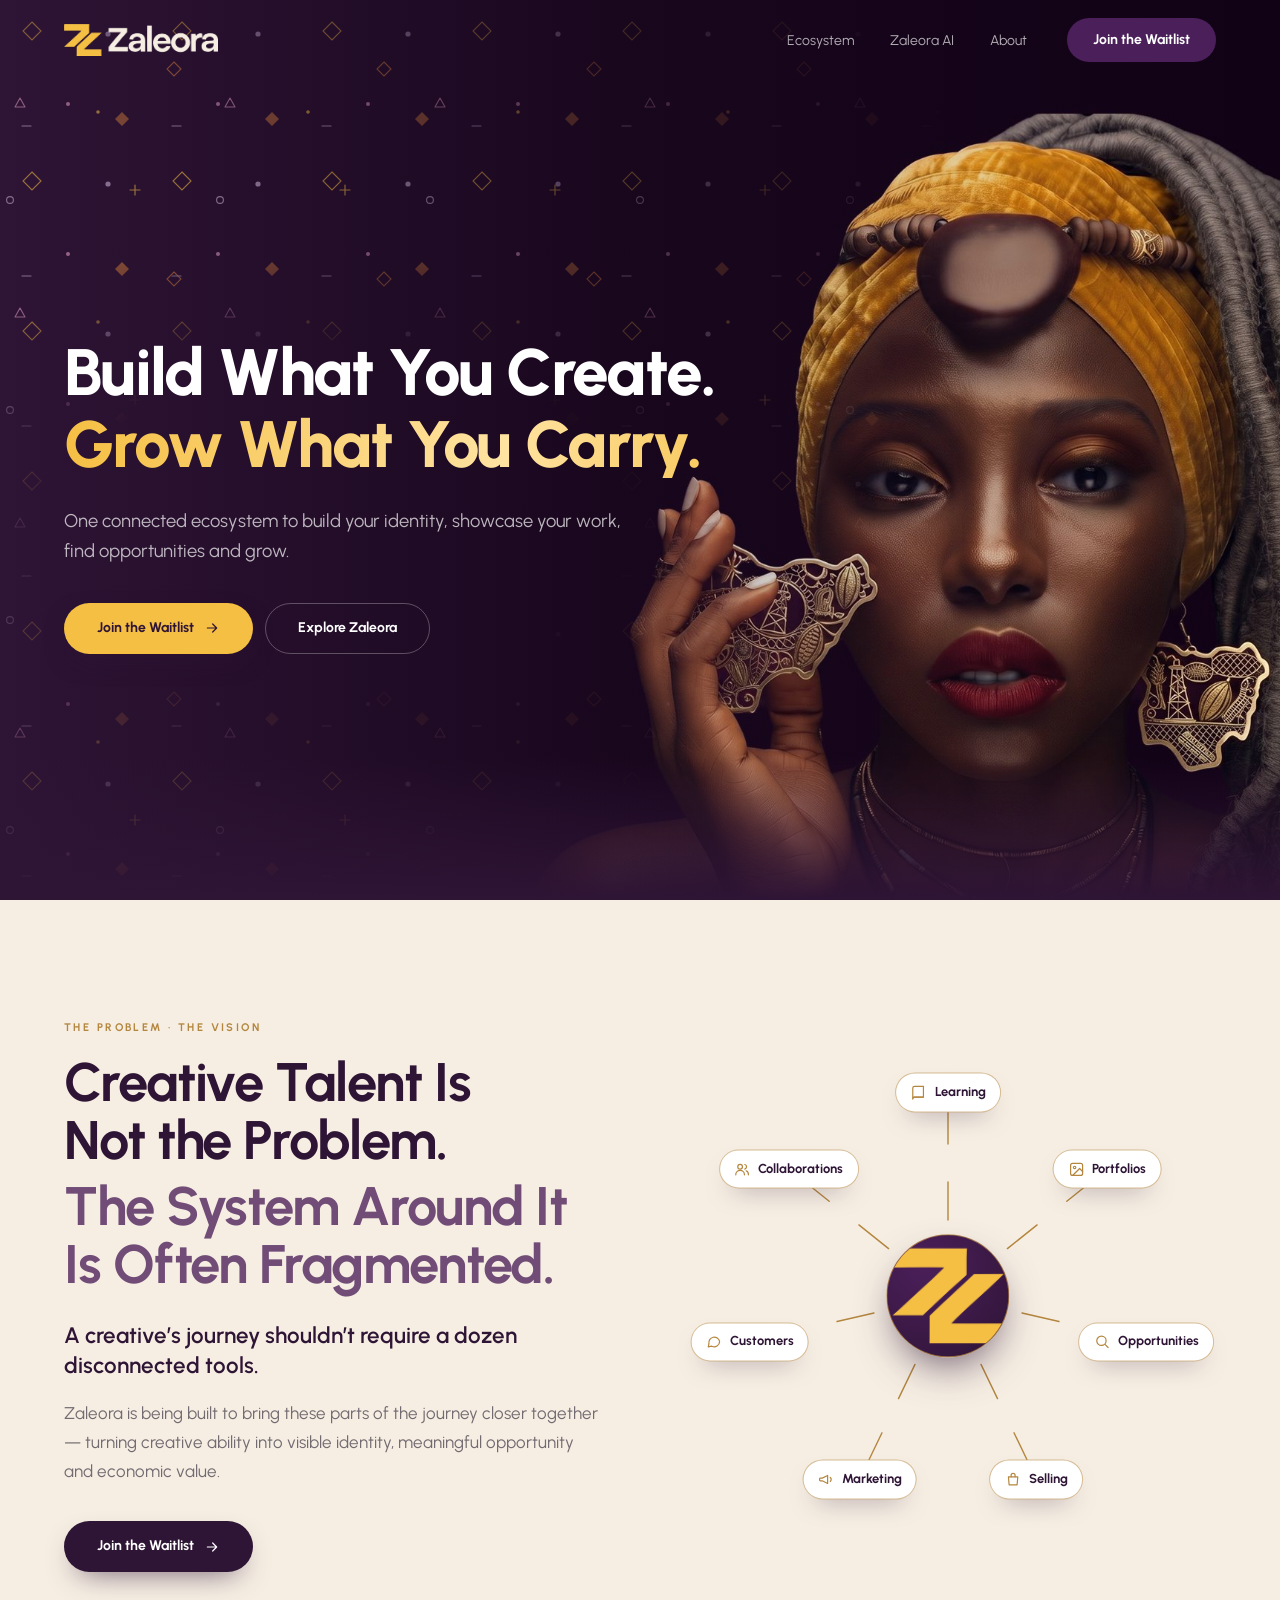
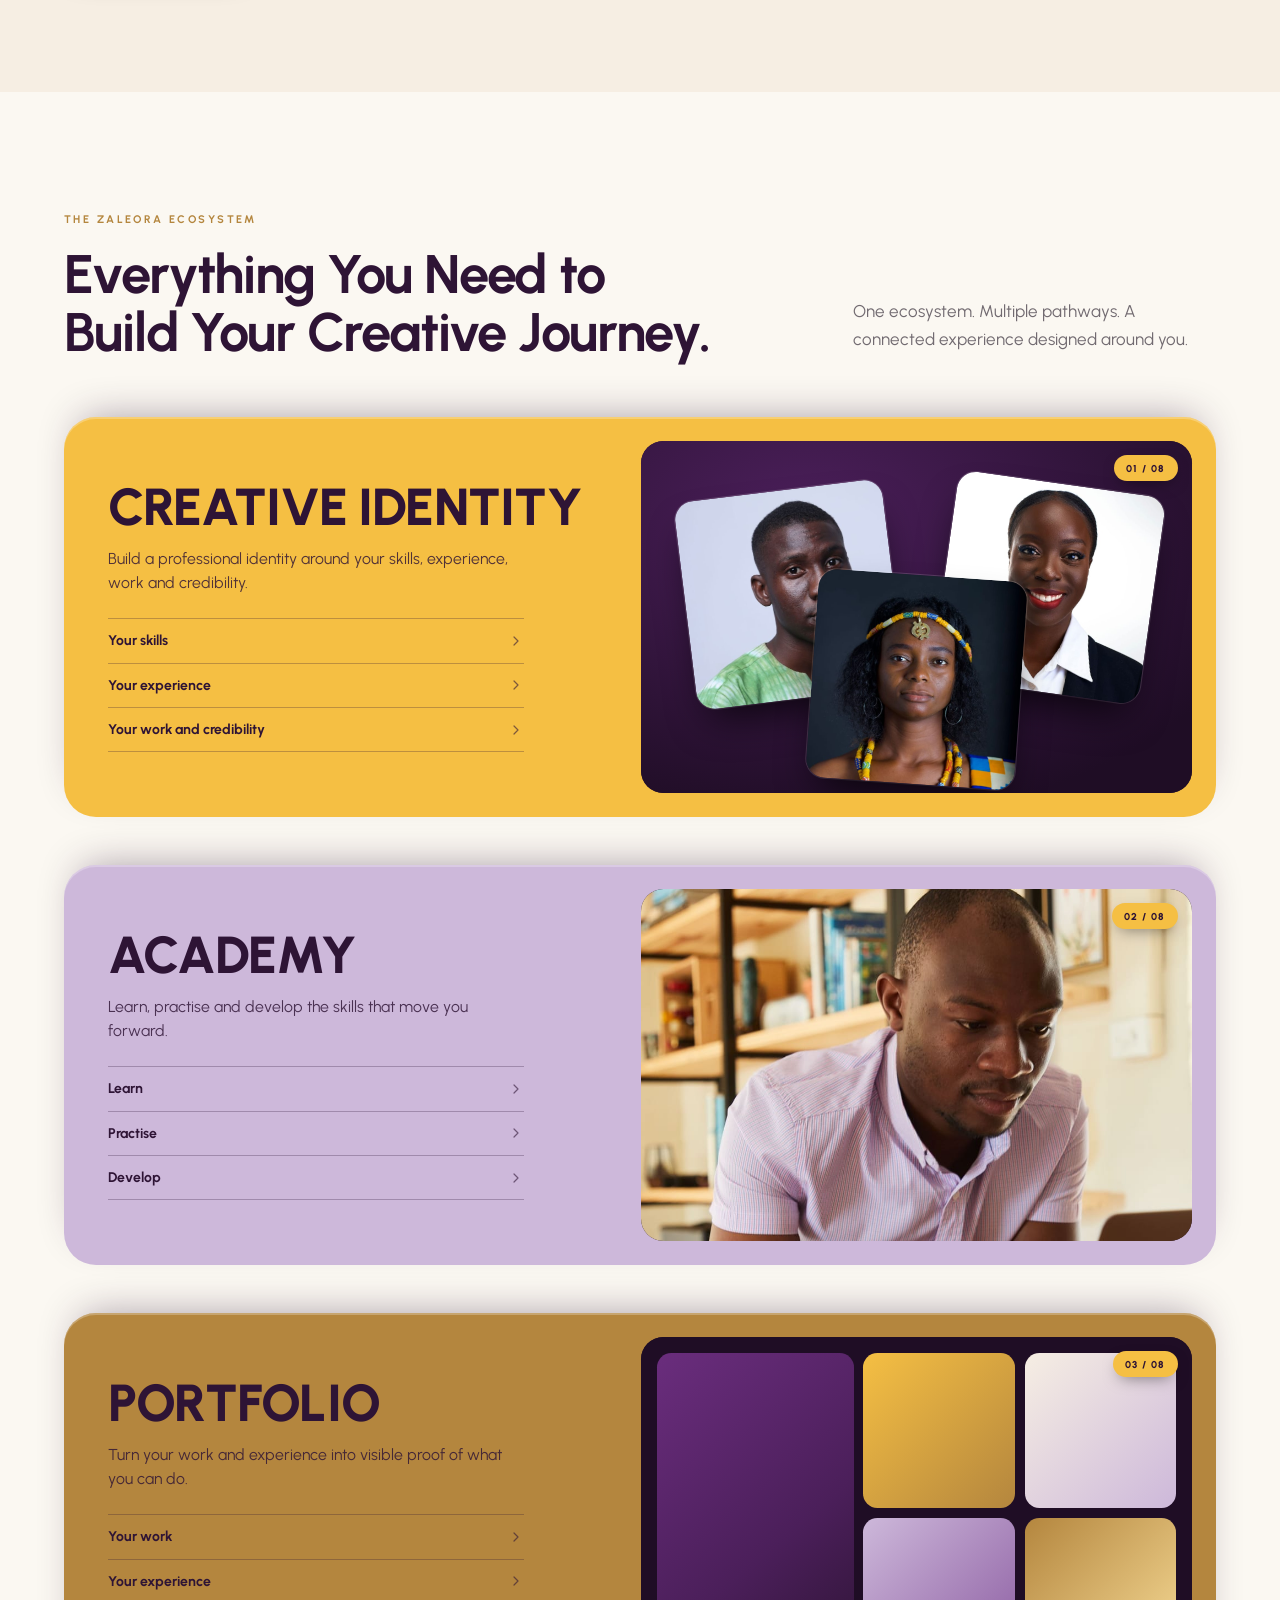
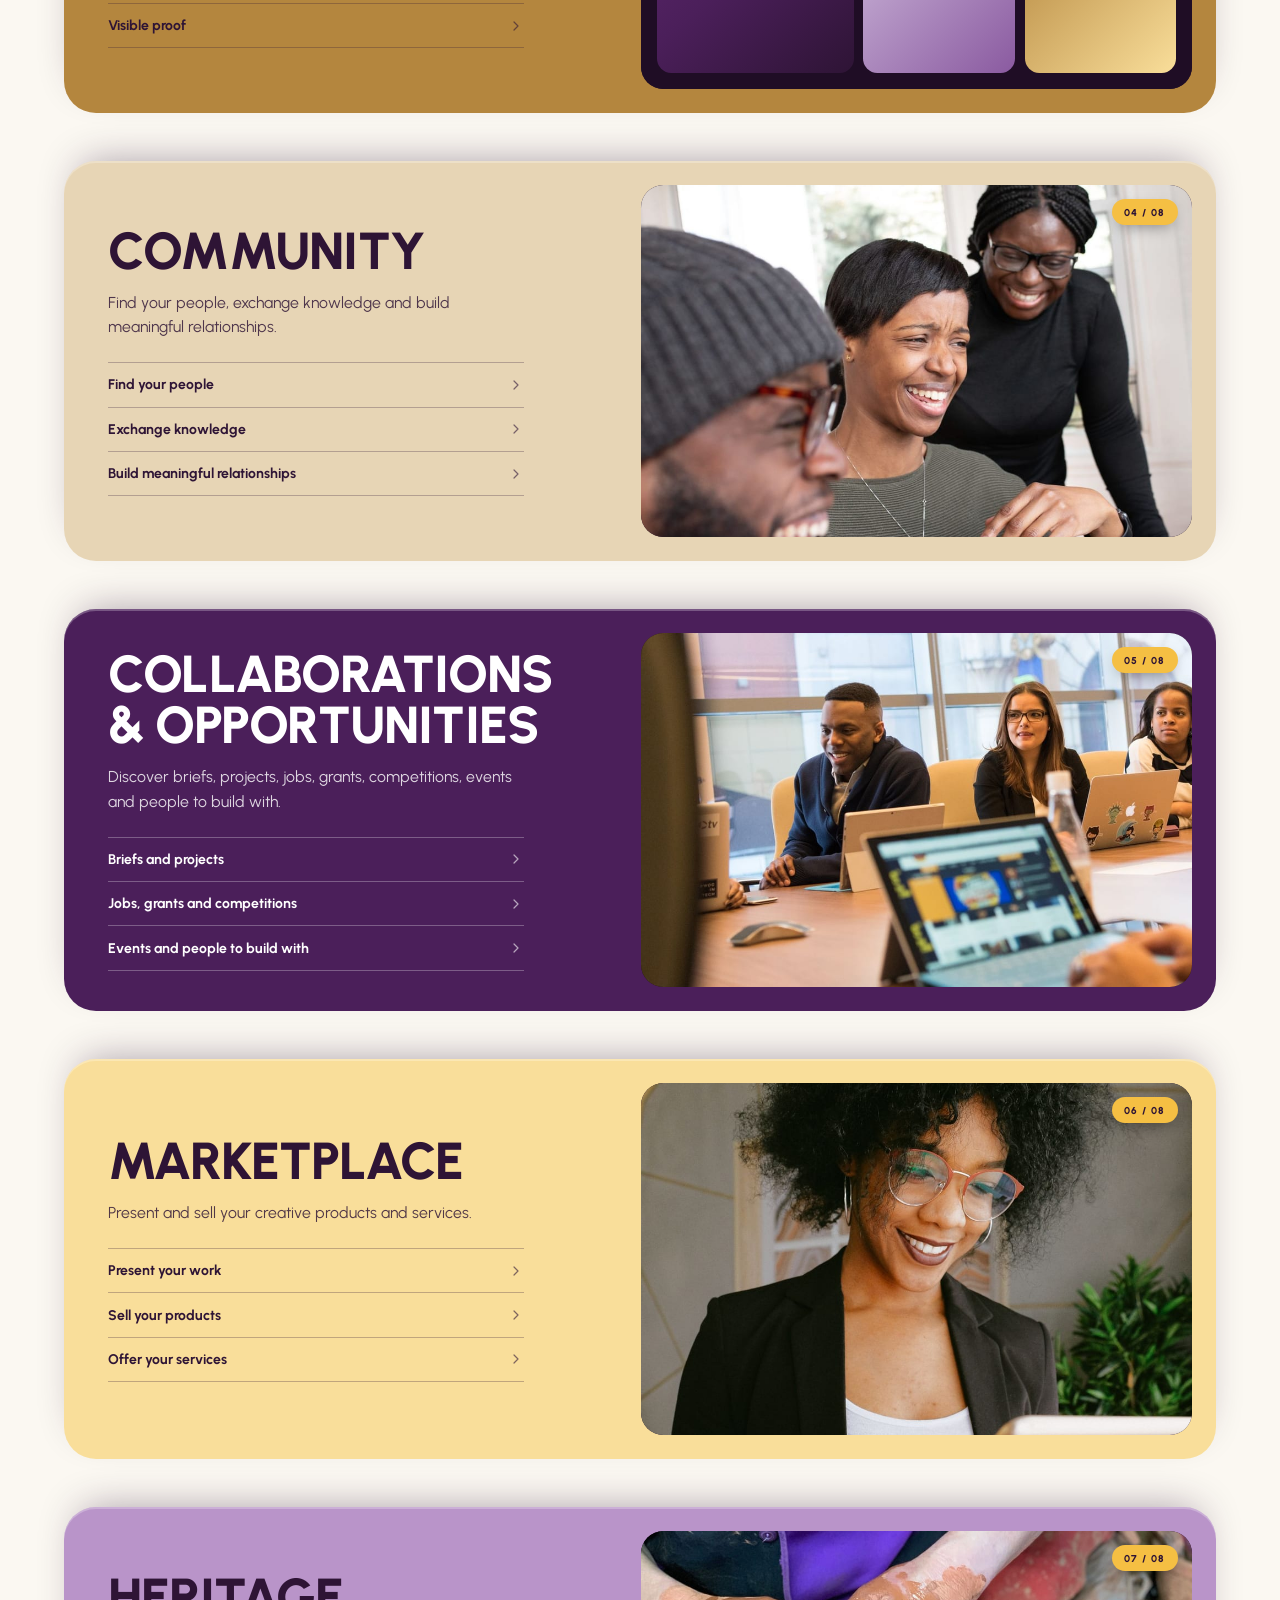
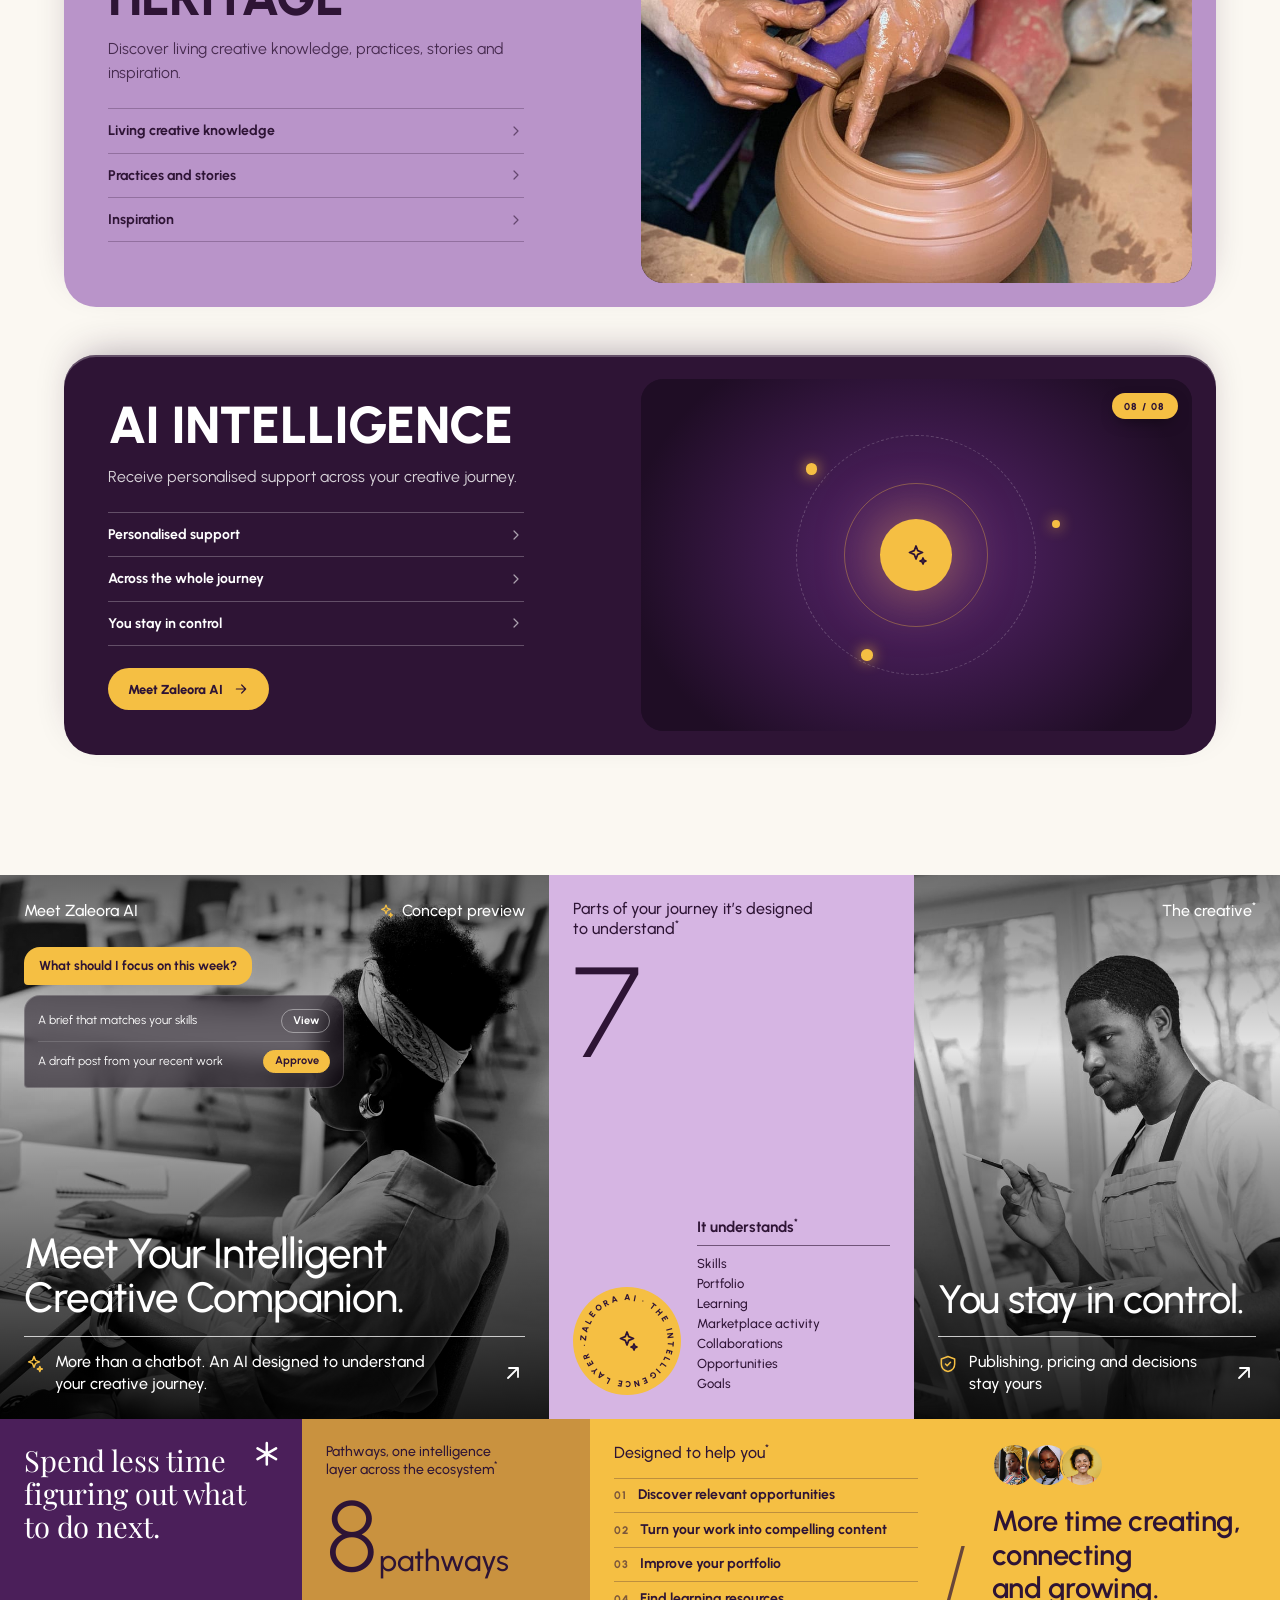
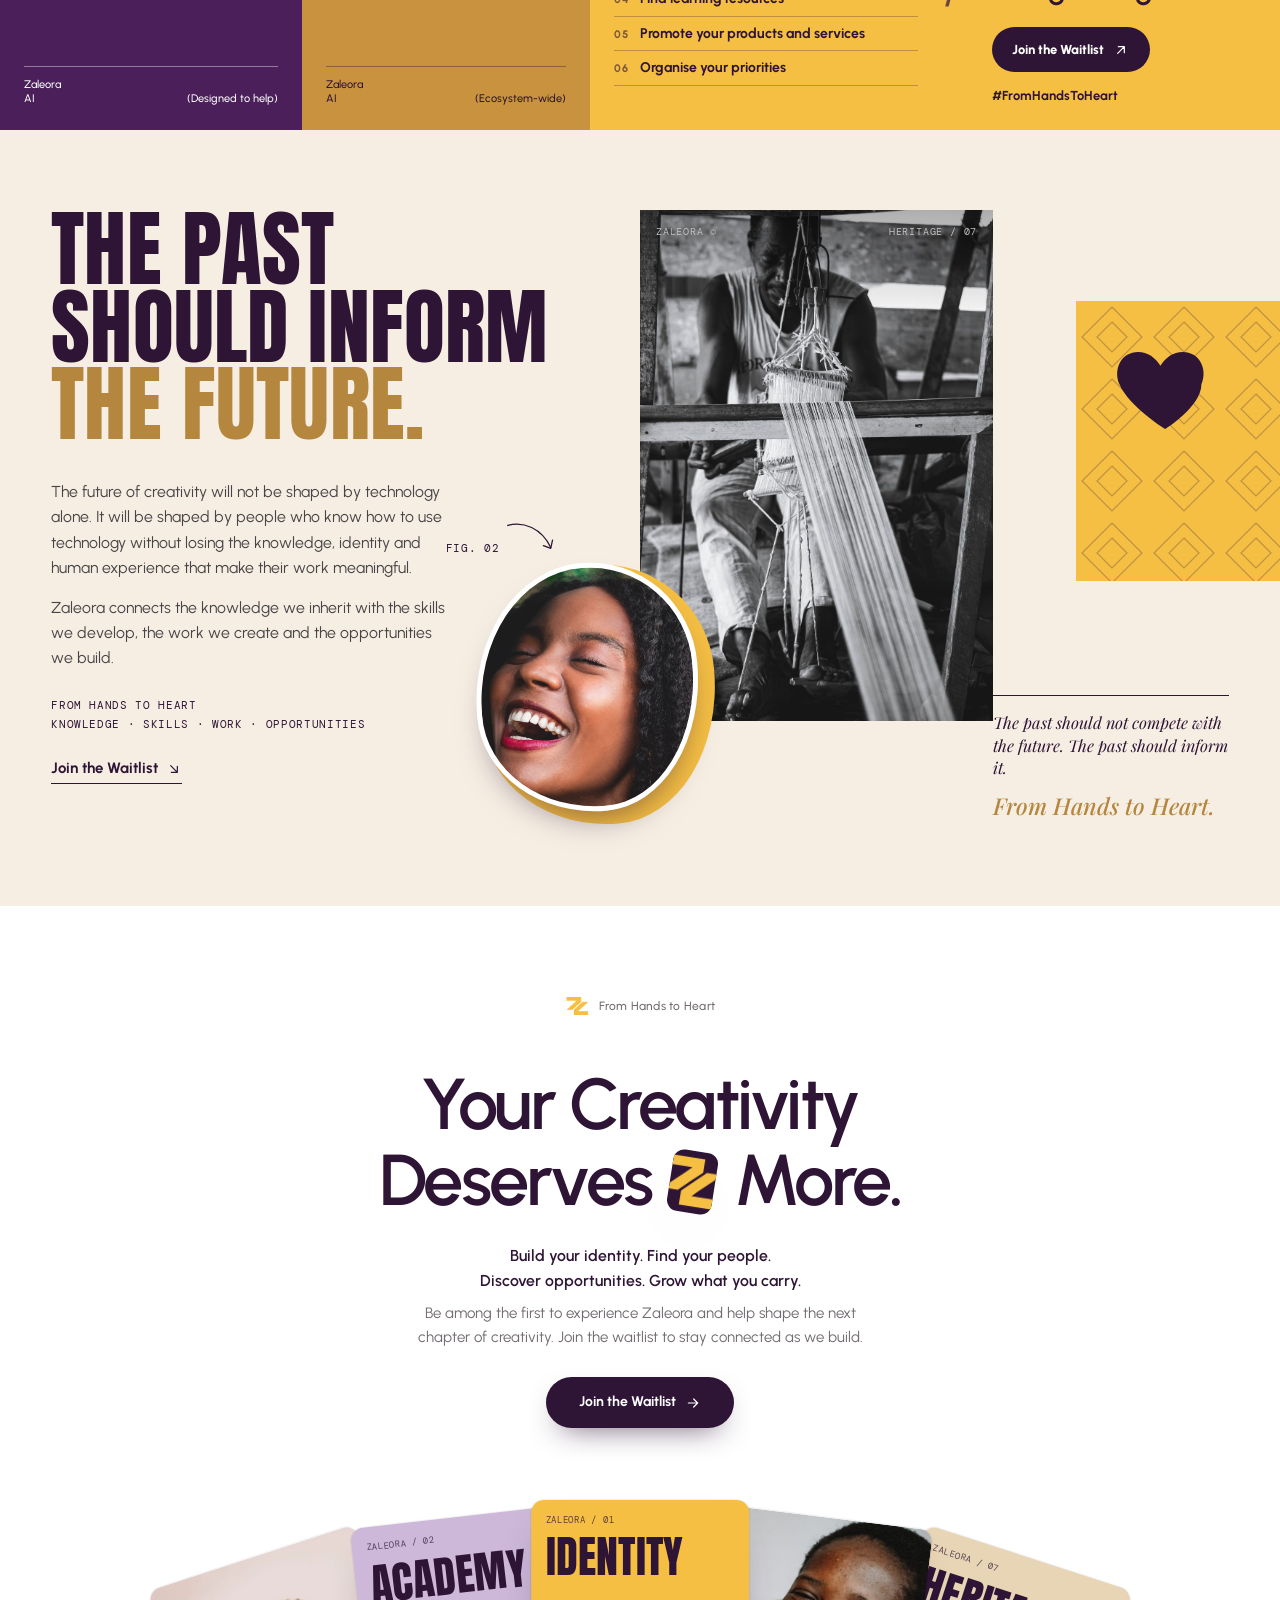
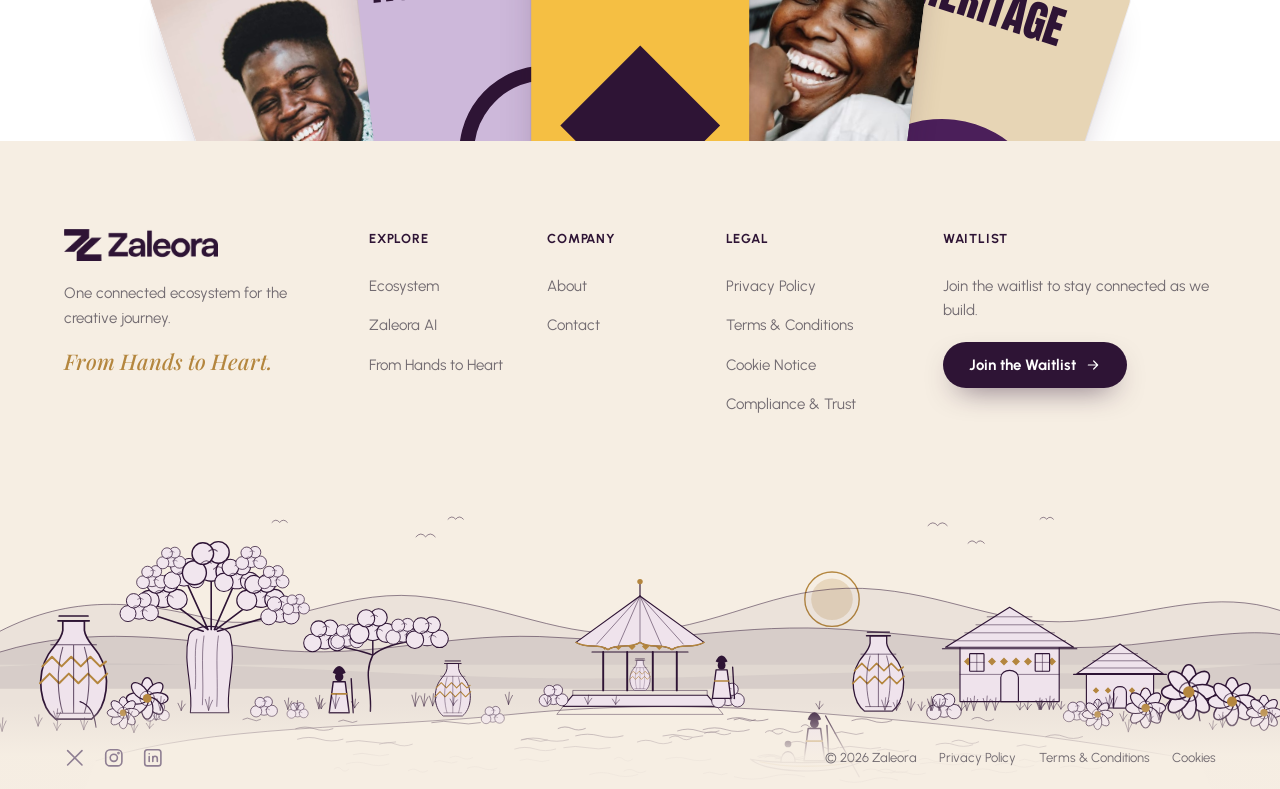
==== commit 225e71fc: "Add legal pages and link them from the footer Privacy Policy, Terms & Conditions, Cookie Notice and " ====
--- a/index.html
+++ b/index.html
@@ -198,7 +198,7 @@
               <ul class="stack-card__rows"><li><span>Your skills</span><svg class="icon icon--sm"><use href="#i-chevron"/></svg></li><li><span>Your experience</span><svg class="icon icon--sm"><use href="#i-chevron"/></svg></li><li><span>Your work and credibility</span><svg class="icon icon--sm"><use href="#i-chevron"/></svg></li></ul>
             </div>
             <div class="stack-card__media">
-              <div class="media-faces" aria-hidden="true"><img src="assets/face-2.jpg" alt="" loading="lazy" /><img src="assets/face-5.jpg" alt="" loading="lazy" /><img src="assets/face-9.jpg" alt="" loading="lazy" /></div>
+              <div class="media-faces" aria-hidden="true"><img src="assets/face-2.jpg?v=2" alt="" loading="lazy" /><img src="assets/face-5.jpg?v=2" alt="" loading="lazy" /><img src="assets/face-9.jpg?v=2" alt="" loading="lazy" /></div>
               <span class="stack-card__pill">01 / 08</span>
             </div>
           </article>
@@ -209,7 +209,7 @@
               <ul class="stack-card__rows"><li><span>Learn</span><svg class="icon icon--sm"><use href="#i-chevron"/></svg></li><li><span>Practise</span><svg class="icon icon--sm"><use href="#i-chevron"/></svg></li><li><span>Develop</span><svg class="icon icon--sm"><use href="#i-chevron"/></svg></li></ul>
             </div>
             <div class="stack-card__media">
-              <img src="assets/academy.jpg" style="object-position: 50% 20%" alt="A creative working on a laptop at a wooden desk at home" loading="lazy" />
+              <img src="assets/academy.jpg?v=2" style="object-position: 50% 20%" alt="A creative working on a laptop at a wooden desk at home" loading="lazy" />
               <span class="stack-card__pill">02 / 08</span>
             </div>
           </article>
@@ -231,7 +231,7 @@
               <ul class="stack-card__rows"><li><span>Find your people</span><svg class="icon icon--sm"><use href="#i-chevron"/></svg></li><li><span>Exchange knowledge</span><svg class="icon icon--sm"><use href="#i-chevron"/></svg></li><li><span>Build meaningful relationships</span><svg class="icon icon--sm"><use href="#i-chevron"/></svg></li></ul>
             </div>
             <div class="stack-card__media">
-              <img src="assets/community.jpg" alt="Creatives laughing together around a laptop" loading="lazy" />
+              <img src="assets/community.jpg?v=2" alt="Creatives laughing together around a laptop" loading="lazy" />
               <span class="stack-card__pill">04 / 08</span>
             </div>
           </article>
@@ -242,7 +242,7 @@
               <ul class="stack-card__rows"><li><span>Briefs and projects</span><svg class="icon icon--sm"><use href="#i-chevron"/></svg></li><li><span>Jobs, grants and competitions</span><svg class="icon icon--sm"><use href="#i-chevron"/></svg></li><li><span>Events and people to build with</span><svg class="icon icon--sm"><use href="#i-chevron"/></svg></li></ul>
             </div>
             <div class="stack-card__media">
-              <img src="assets/collaboration.jpg" alt="A team of creatives collaborating around a table with laptops" loading="lazy" />
+              <img src="assets/collaboration.jpg?v=2" alt="A team of creatives collaborating around a table with laptops" loading="lazy" />
               <span class="stack-card__pill">05 / 08</span>
             </div>
           </article>
@@ -253,7 +253,7 @@
               <ul class="stack-card__rows"><li><span>Present your work</span><svg class="icon icon--sm"><use href="#i-chevron"/></svg></li><li><span>Sell your products</span><svg class="icon icon--sm"><use href="#i-chevron"/></svg></li><li><span>Offer your services</span><svg class="icon icon--sm"><use href="#i-chevron"/></svg></li></ul>
             </div>
             <div class="stack-card__media">
-              <img src="assets/marketplace.jpg" style="object-position: 50% 8%" alt="A smiling designer reviewing her work on a tablet" loading="lazy" />
+              <img src="assets/marketplace.jpg?v=2" style="object-position: 50% 8%" alt="A smiling designer reviewing her work on a tablet" loading="lazy" />
               <span class="stack-card__pill">06 / 08</span>
             </div>
           </article>
@@ -264,7 +264,7 @@
               <ul class="stack-card__rows"><li><span>Living creative knowledge</span><svg class="icon icon--sm"><use href="#i-chevron"/></svg></li><li><span>Practices and stories</span><svg class="icon icon--sm"><use href="#i-chevron"/></svg></li><li><span>Inspiration</span><svg class="icon icon--sm"><use href="#i-chevron"/></svg></li></ul>
             </div>
             <div class="stack-card__media">
-              <img src="assets/heritage.jpg" alt="Clay-covered hands shaping a pot on a potter's wheel" loading="lazy" />
+              <img src="assets/heritage.jpg?v=2" alt="Clay-covered hands shaping a pot on a potter's wheel" loading="lazy" />
               <span class="stack-card__pill">07 / 08</span>
             </div>
           </article>
@@ -294,7 +294,7 @@
           <div class="mosaic__row mosaic__row--top">
 
             <article class="m-tile m-photo m-photo--a reveal">
-              <img src="assets/ai-companion.jpg" alt="A creative working at a computer in a bright studio" loading="lazy" />
+              <img src="assets/ai-companion.jpg?v=2" alt="A creative working at a computer in a bright studio" loading="lazy" />
               <span class="m-photo__shade" aria-hidden="true"></span>
 
               <header class="m-top">
@@ -352,7 +352,7 @@
             </article>
 
             <article class="m-tile m-photo m-photo--c reveal" style="--d:.16s">
-              <img src="assets/opportunities.jpg" alt="An artist at work on a canvas"loading="lazy" />
+              <img src="assets/opportunities.jpg?v=2" alt="An artist at work on a canvas"loading="lazy" />
               <span class="m-photo__shade" aria-hidden="true"></span>
 
               <header class="m-top m-top--end">
@@ -408,9 +408,9 @@
 
               <div class="m-yellow__right">
                 <div class="m-avatars" aria-hidden="true">
-                  <img src="assets/face-1.jpg" alt="" loading="lazy" />
-                  <img src="assets/face-4.jpg" alt="" loading="lazy" />
-                  <img src="assets/face-7.jpg" alt="" loading="lazy" />
+                  <img src="assets/face-1.jpg?v=2" alt="" loading="lazy" />
+                  <img src="assets/face-4.jpg?v=2" alt="" loading="lazy" />
+                  <img src="assets/face-7.jpg?v=2" alt="" loading="lazy" />
                 </div>
                 <p class="m-yellow__title">More time creating, connecting and growing.</p>
                 <div class="m-yellow__action">
@@ -439,7 +439,7 @@
 
         <div class="poster__art">
           <figure class="poster__photo reveal" style="--d:.1s">
-            <img src="assets/poster.jpg" alt="A weaver working at a traditional loom" loading="lazy" />
+            <img src="assets/poster.jpg?v=2" alt="A weaver working at a traditional loom" loading="lazy" />
             <figcaption><span>Zaleora ©</span><span>Heritage / 07</span></figcaption>
           </figure>
 
@@ -449,7 +449,7 @@
 
           <figure class="poster__sticker reveal" style="--d:.3s">
             <div class="poster__sticker-img">
-              <img src="assets/sticker.jpg" alt="A creative laughing" loading="lazy" />
+              <img src="assets/sticker.jpg?v=2" alt="A creative laughing" loading="lazy" />
             </div>
           </figure>
 
@@ -511,10 +511,10 @@
       </div>
 
       <ul class="fan" id="cardFan" aria-hidden="true">
-        <li class="fcard fcard--photo fcard--outer" style="--a:-18.0deg;--x:-1.36;--dy:0.700;--z:18;--i:2"><img src="assets/face-3.jpg" alt="" loading="lazy" decoding="async" /></li>
+        <li class="fcard fcard--photo fcard--outer" style="--a:-18.0deg;--x:-1.36;--dy:0.700;--z:18;--i:2"><img src="assets/face-3.jpg?v=2" alt="" loading="lazy" decoding="async" /></li>
         <li class="fcard fcard--cover fcard--lilac" style="--a:-6.5deg;--x:-0.68;--dy:0.570;--z:19;--i:1"><span class="fcard__no">Zaleora / 02</span><span class="fcard__word">Academy</span><span class="fcard__shape fcard__shape--circle"></span></li>
         <li class="fcard fcard--cover fcard--gold" style="--a:0.0deg;--x:0.00;--dy:0.500;--z:20;--i:0"><span class="fcard__no">Zaleora / 01</span><span class="fcard__word">Identity</span><span class="fcard__shape fcard__shape--diamond"></span></li>
-        <li class="fcard fcard--photo" style="--a:7.0deg;--x:0.68;--dy:0.570;--z:19;--i:1"><img src="assets/face-6.jpg" alt="" loading="lazy" decoding="async" /></li>
+        <li class="fcard fcard--photo" style="--a:7.0deg;--x:0.68;--dy:0.570;--z:19;--i:1"><img src="assets/face-6.jpg?v=2" alt="" loading="lazy" decoding="async" /></li>
         <li class="fcard fcard--cover fcard--sand fcard--outer" style="--a:18.0deg;--x:1.36;--dy:0.700;--z:18;--i:2"><span class="fcard__no">Zaleora / 07</span><span class="fcard__word">Heritage</span><span class="fcard__shape fcard__shape--half"></span></li>
       </ul>
     </section>
@@ -545,6 +545,16 @@
         <ul>
           <li><a href="#about">About</a></li>
           <li><a href="#">Contact</a></li>
+        </ul>
+      </nav>
+
+      <nav class="footer__col" aria-label="Legal">
+        <h3 class="footer__head">Legal</h3>
+        <ul>
+          <li><a href="/privacy">Privacy Policy</a></li>
+          <li><a href="/terms">Terms &amp; Conditions</a></li>
+          <li><a href="/cookies">Cookie Notice</a></li>
+          <li><a href="/trust">Compliance &amp; Trust</a></li>
         </ul>
       </nav>
 
@@ -700,8 +710,9 @@
           </div>
           <div class="footer__legal">
             <span>© <span id="year">2026</span> Zaleora</span>
-            <a href="#">Privacy Policy</a>
-            <a href="#">Terms of Service</a>
+            <a href="/privacy">Privacy Policy</a>
+            <a href="/terms">Terms &amp; Conditions</a>
+            <a href="/cookies">Cookies</a>
           </div>
         </div>
       </div>
@@ -716,14 +727,14 @@
       </button>
 
       <div class="wl-modal__media" aria-hidden="true">
-        <img class="wl-modal__photo" src="assets/waitlist.jpg" alt="" loading="lazy" />
+        <img class="wl-modal__photo" src="assets/waitlist.jpg?v=2" alt="" loading="lazy" />
         <span class="wl-modal__scrim"></span>
         <img class="wl-modal__logo" src="assets/logo-white.png" alt="" width="720" height="150" />
         <div class="wl-modal__media-foot">
           <div class="wl-modal__faces">
-            <img src="assets/face-8.jpg" alt="" loading="lazy" />
-            <img src="assets/face-11.jpg" alt="" loading="lazy" />
-            <img src="assets/face-10.jpg" alt="" loading="lazy" />
+            <img src="assets/face-8.jpg?v=2" alt="" loading="lazy" />
+            <img src="assets/face-11.jpg?v=2" alt="" loading="lazy" />
+            <img src="assets/face-10.jpg?v=2" alt="" loading="lazy" />
           </div>
           <p class="wl-modal__sign">From Hands to Heart.</p>
           <p class="wl-modal__meta">Identity · Skills · Work · Opportunities</p>
@@ -762,7 +773,7 @@
               <svg class="icon icon--sm btn__arrow"><use href="#i-arrow"/></svg>
             </button>
             <p class="wl-form__status" role="status" aria-live="polite"></p>
-            <p class="wl-form__note"><svg class="icon icon--sm"><use href="#i-shield"/></svg>We’ll only use your details to keep you updated on Zaleora.</p>
+            <p class="wl-form__note"><svg class="icon icon--sm"><use href="#i-shield"/></svg><span>We’ll only use your details to keep you updated on Zaleora. <a href="/privacy" target="_blank">Privacy Policy</a></span></p>
           </form>
         </div>
 
--- a/styles.css
+++ b/styles.css
@@ -733,7 +733,7 @@
 }
 @media (min-width: 1024px) {
   .footer { padding-top: 5.5rem; }
-  .footer__grid { grid-template-columns: 1.5fr 0.8fr 0.8fr 1.5fr; gap: 2rem; }
+  .footer__grid { grid-template-columns: 1.4fr 0.75fr 0.75fr 0.95fr 1.4fr; gap: 2rem; }
   .footer__brand { grid-column: auto; }
 }
 
@@ -857,6 +857,7 @@
 .wl-form__status:empty { display: none; }
 .wl-form__note { display: flex; align-items: center; justify-content: center; gap: 0.5rem; font-size: 0.8125rem; color: var(--muted); text-align: center; }
 .wl-form__note .icon { color: var(--gold); }
+.wl-form__note a { color: var(--plum); font-weight: 600; text-decoration: underline; text-underline-offset: 0.15em; }
 
 /* success */
 .wl-modal__done { display: flex; flex-direction: column; align-items: flex-start; }
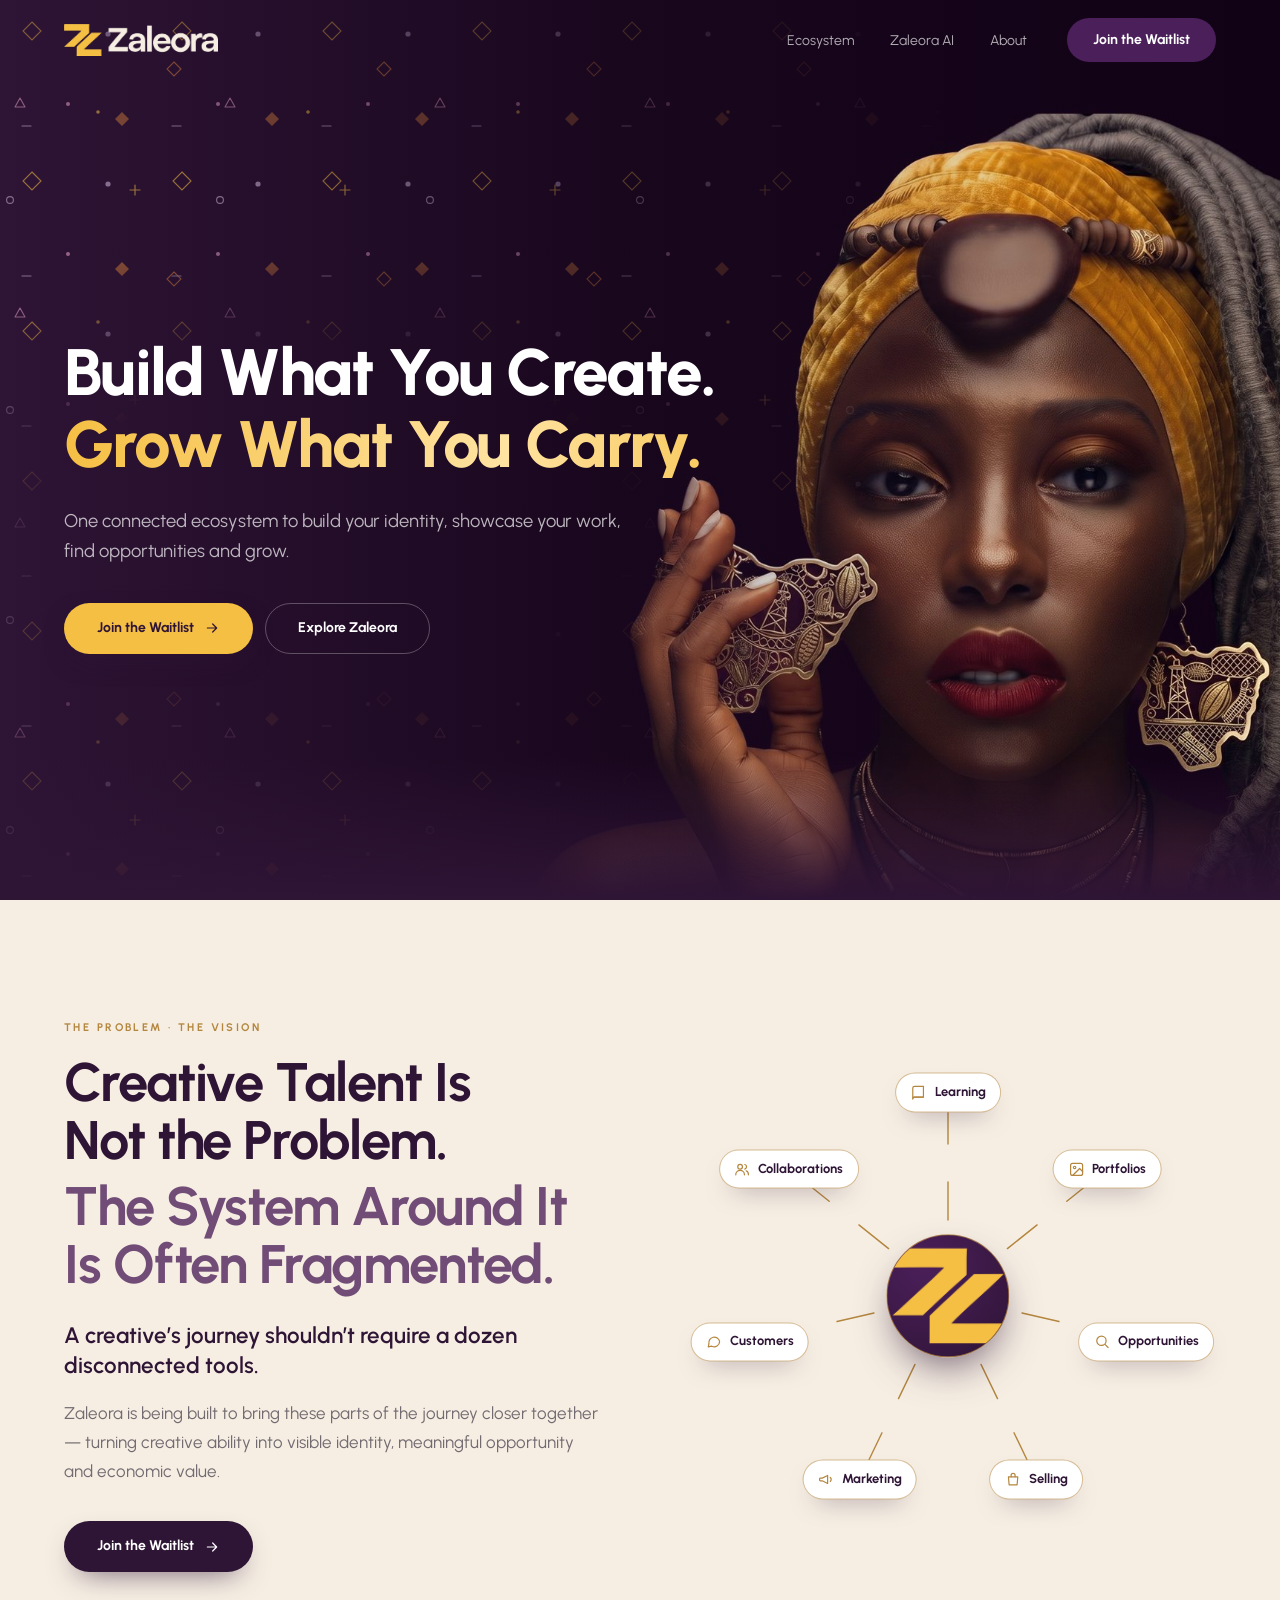
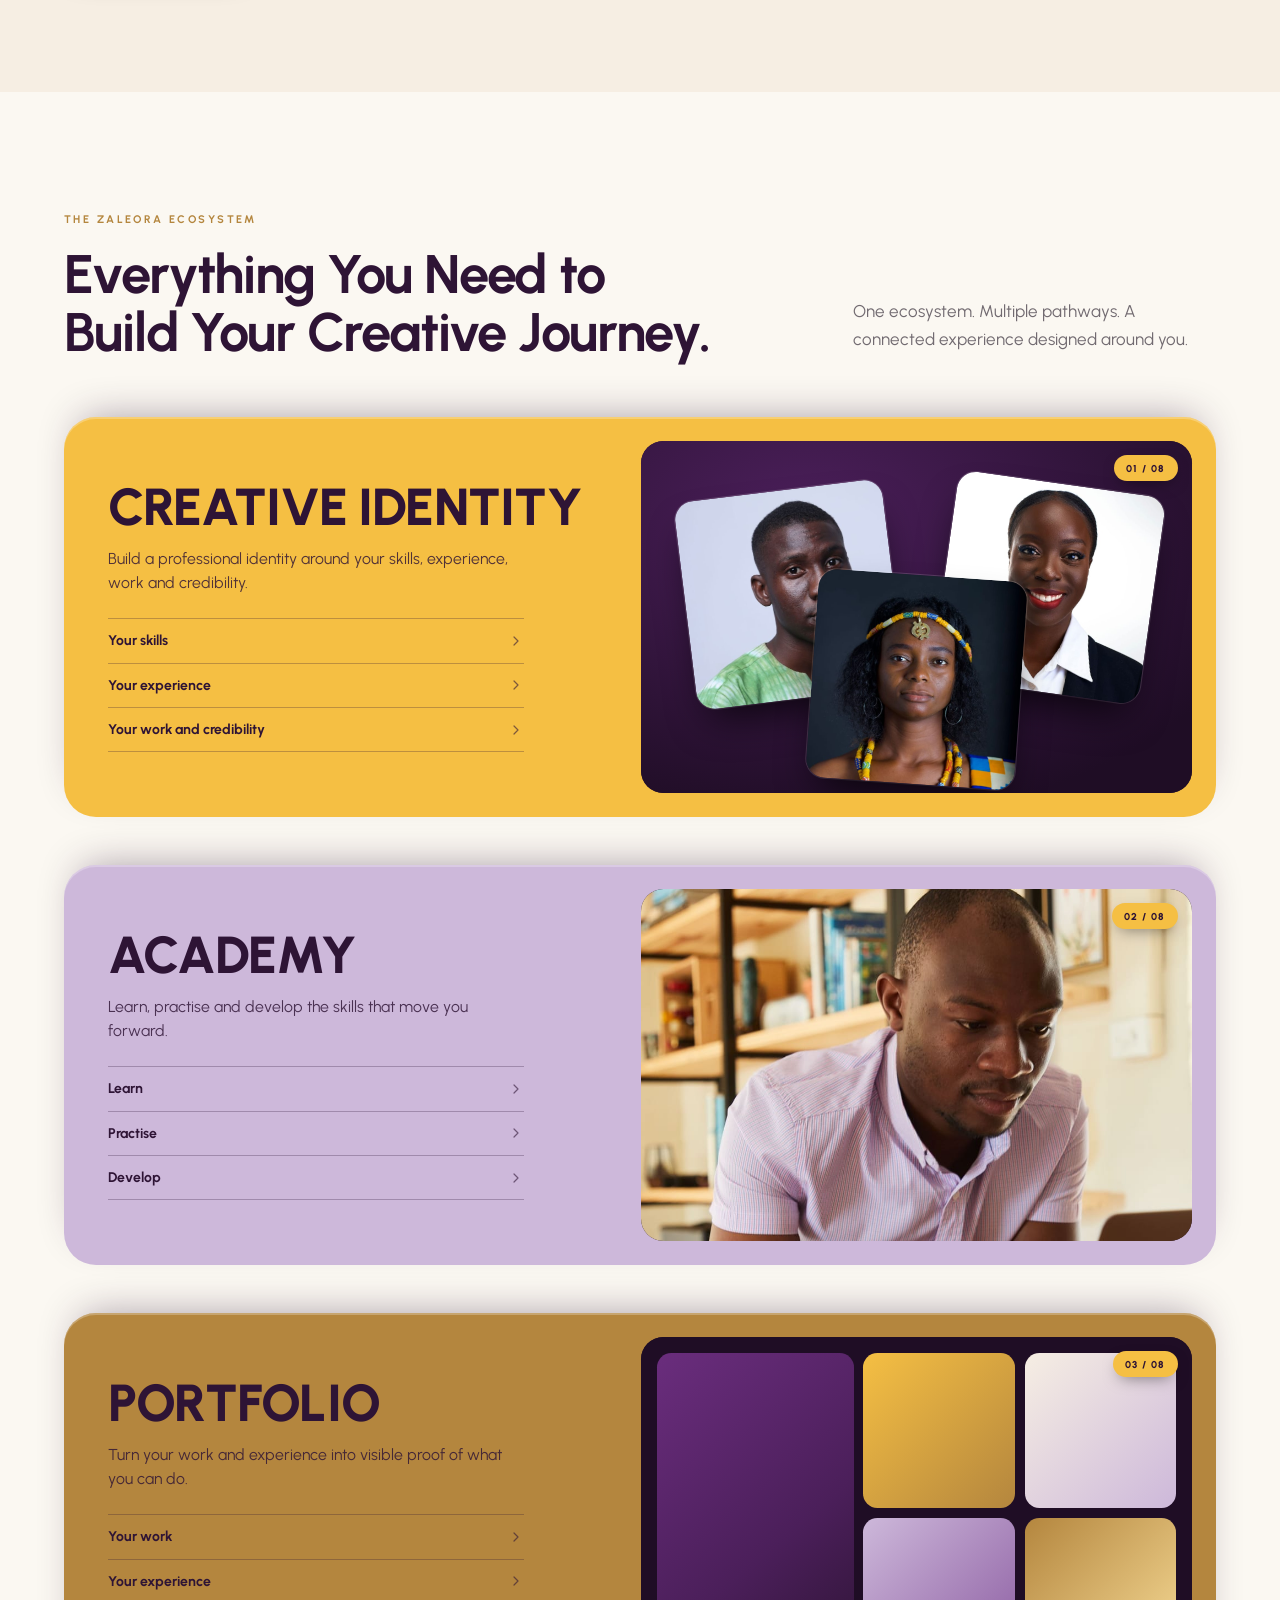
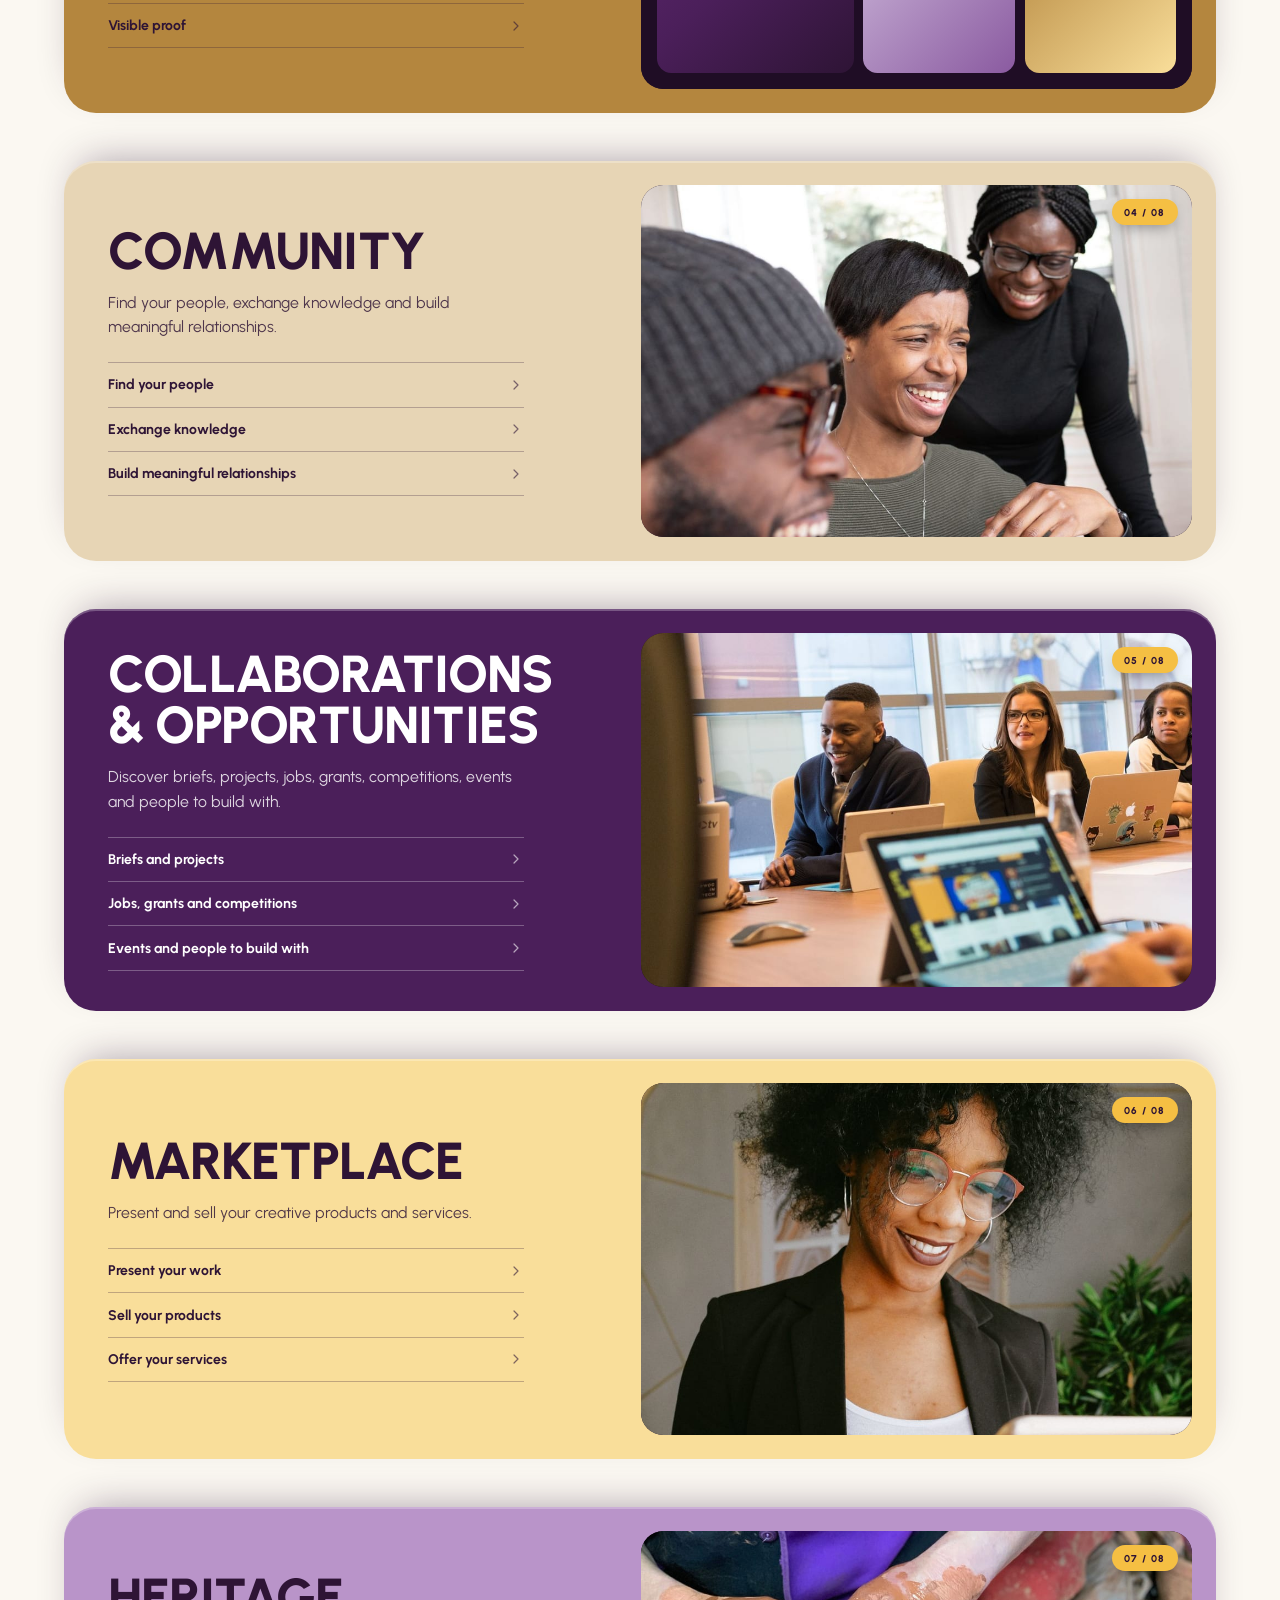
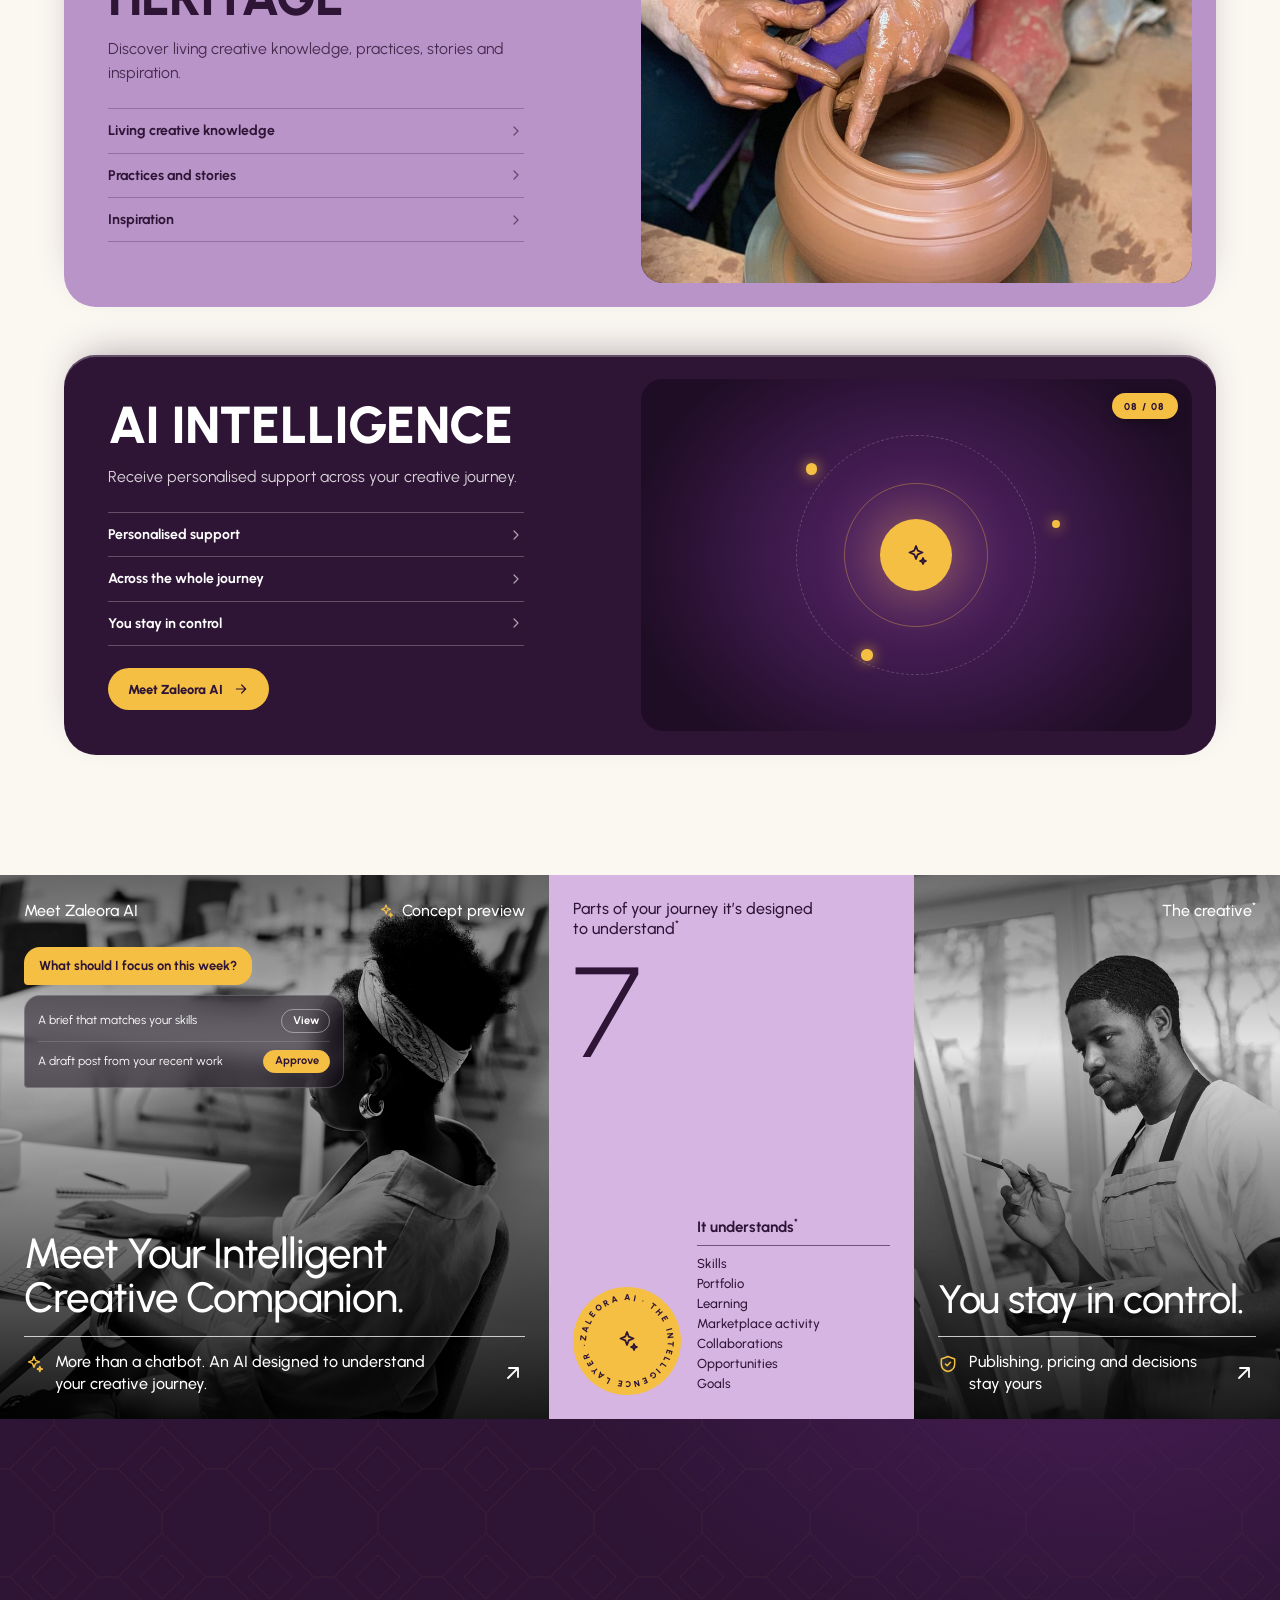
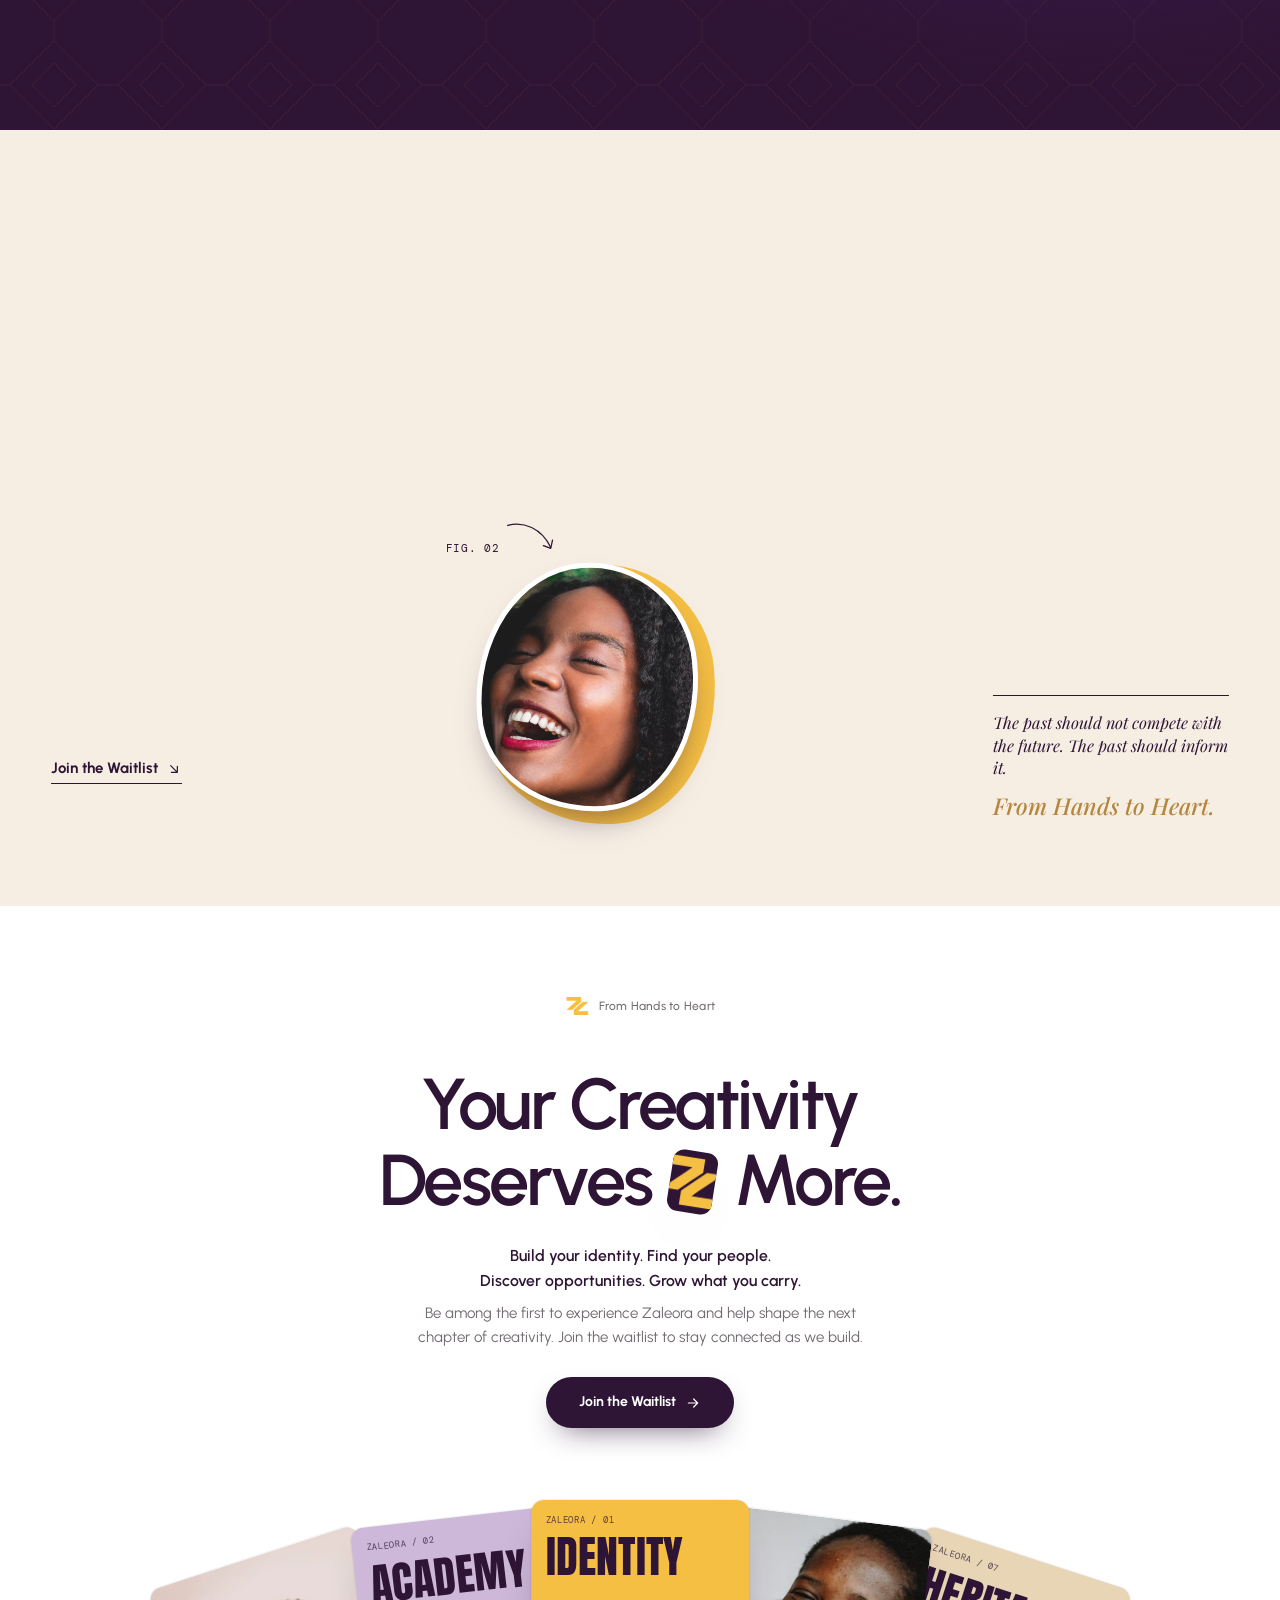
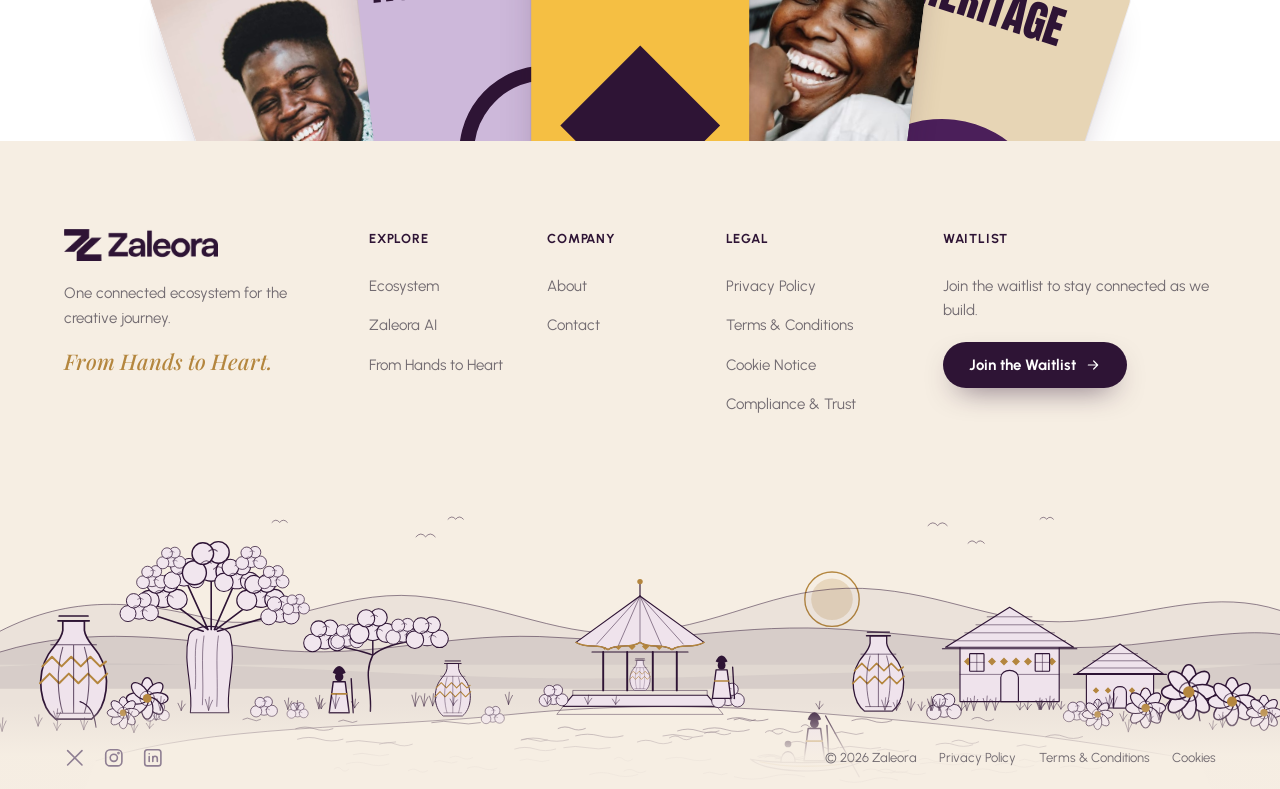
==== commit 0904de7d: "Version the share image URL to bypass a cached 404 A request for /assets/og-image.jpg before it was " ====
--- a/index.html
+++ b/index.html
@@ -11,7 +11,20 @@
   <meta property="og:type" content="website" />
   <meta property="og:title" content="Zaleora — Build What You Create. Grow What You Carry." />
   <meta property="og:description" content="One connected ecosystem for creatives to build their identity, develop their skills, showcase their work, find opportunities and grow. Join the waitlist." />
+  <meta property="og:url" content="https://www.zaleora.com/" />
+  <meta property="og:site_name" content="Zaleora" />
+  <meta property="og:locale" content="en_NG" />
+  <meta property="og:image" content="https://www.zaleora.com/assets/og-image.jpg?v=2" />
+  <meta property="og:image:type" content="image/jpeg" />
+  <meta property="og:image:width" content="1200" />
+  <meta property="og:image:height" content="630" />
+  <meta property="og:image:alt" content="Zaleora: Build What You Create. Grow What You Carry. A creative wearing a golden headwrap holds a gold map-of-Nigeria charm." />
   <meta name="twitter:card" content="summary_large_image" />
+  <meta name="twitter:title" content="Zaleora — Build What You Create. Grow What You Carry." />
+  <meta name="twitter:description" content="One connected ecosystem for creatives to build their identity, develop their skills, showcase their work, find opportunities and grow. Join the waitlist." />
+  <meta name="twitter:image" content="https://www.zaleora.com/assets/og-image.jpg?v=2" />
+  <meta name="twitter:image:alt" content="Zaleora: Build What You Create. Grow What You Carry. A creative wearing a golden headwrap holds a gold map-of-Nigeria charm." />
+  <link rel="canonical" href="https://www.zaleora.com/" />
 
   <link rel="icon" type="image/png" sizes="32x32" href="assets/favicon-32.png" />
   <link rel="icon" type="image/png" sizes="512x512" href="assets/favicon-512.png" />
